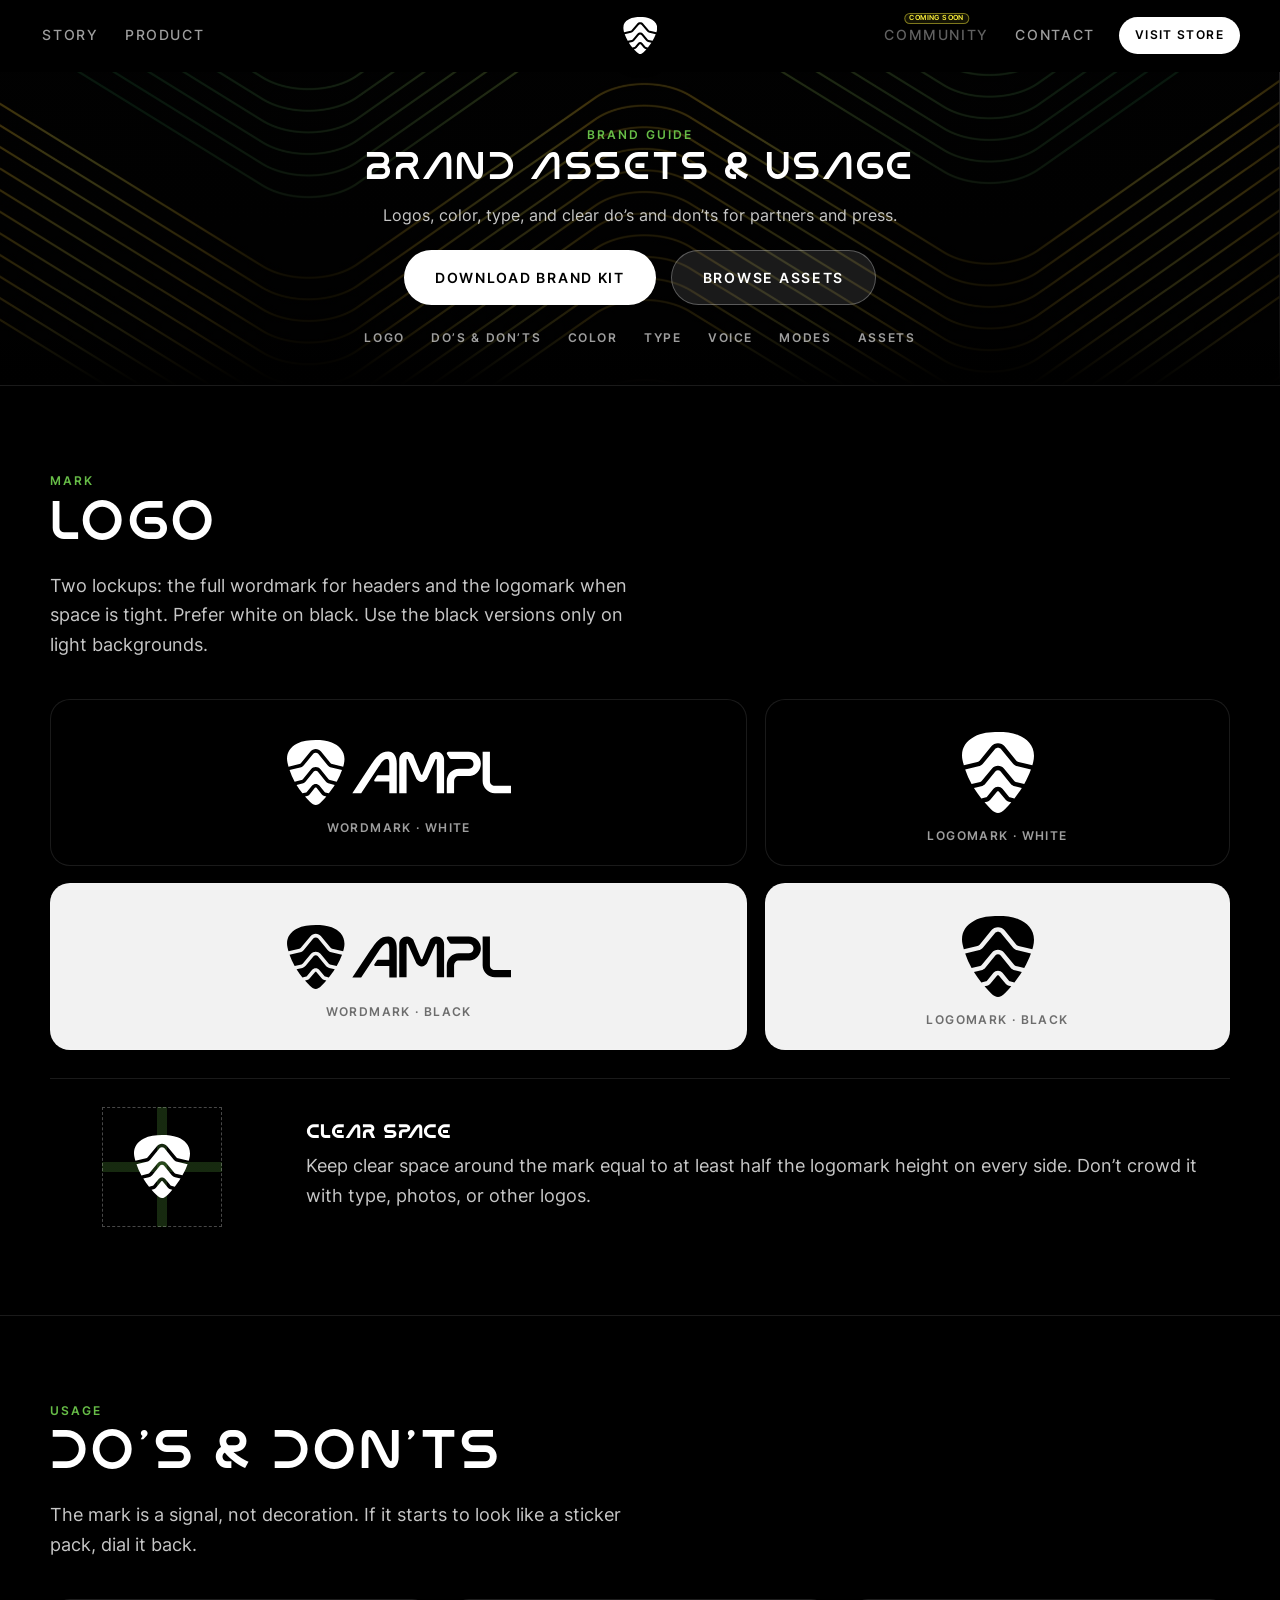
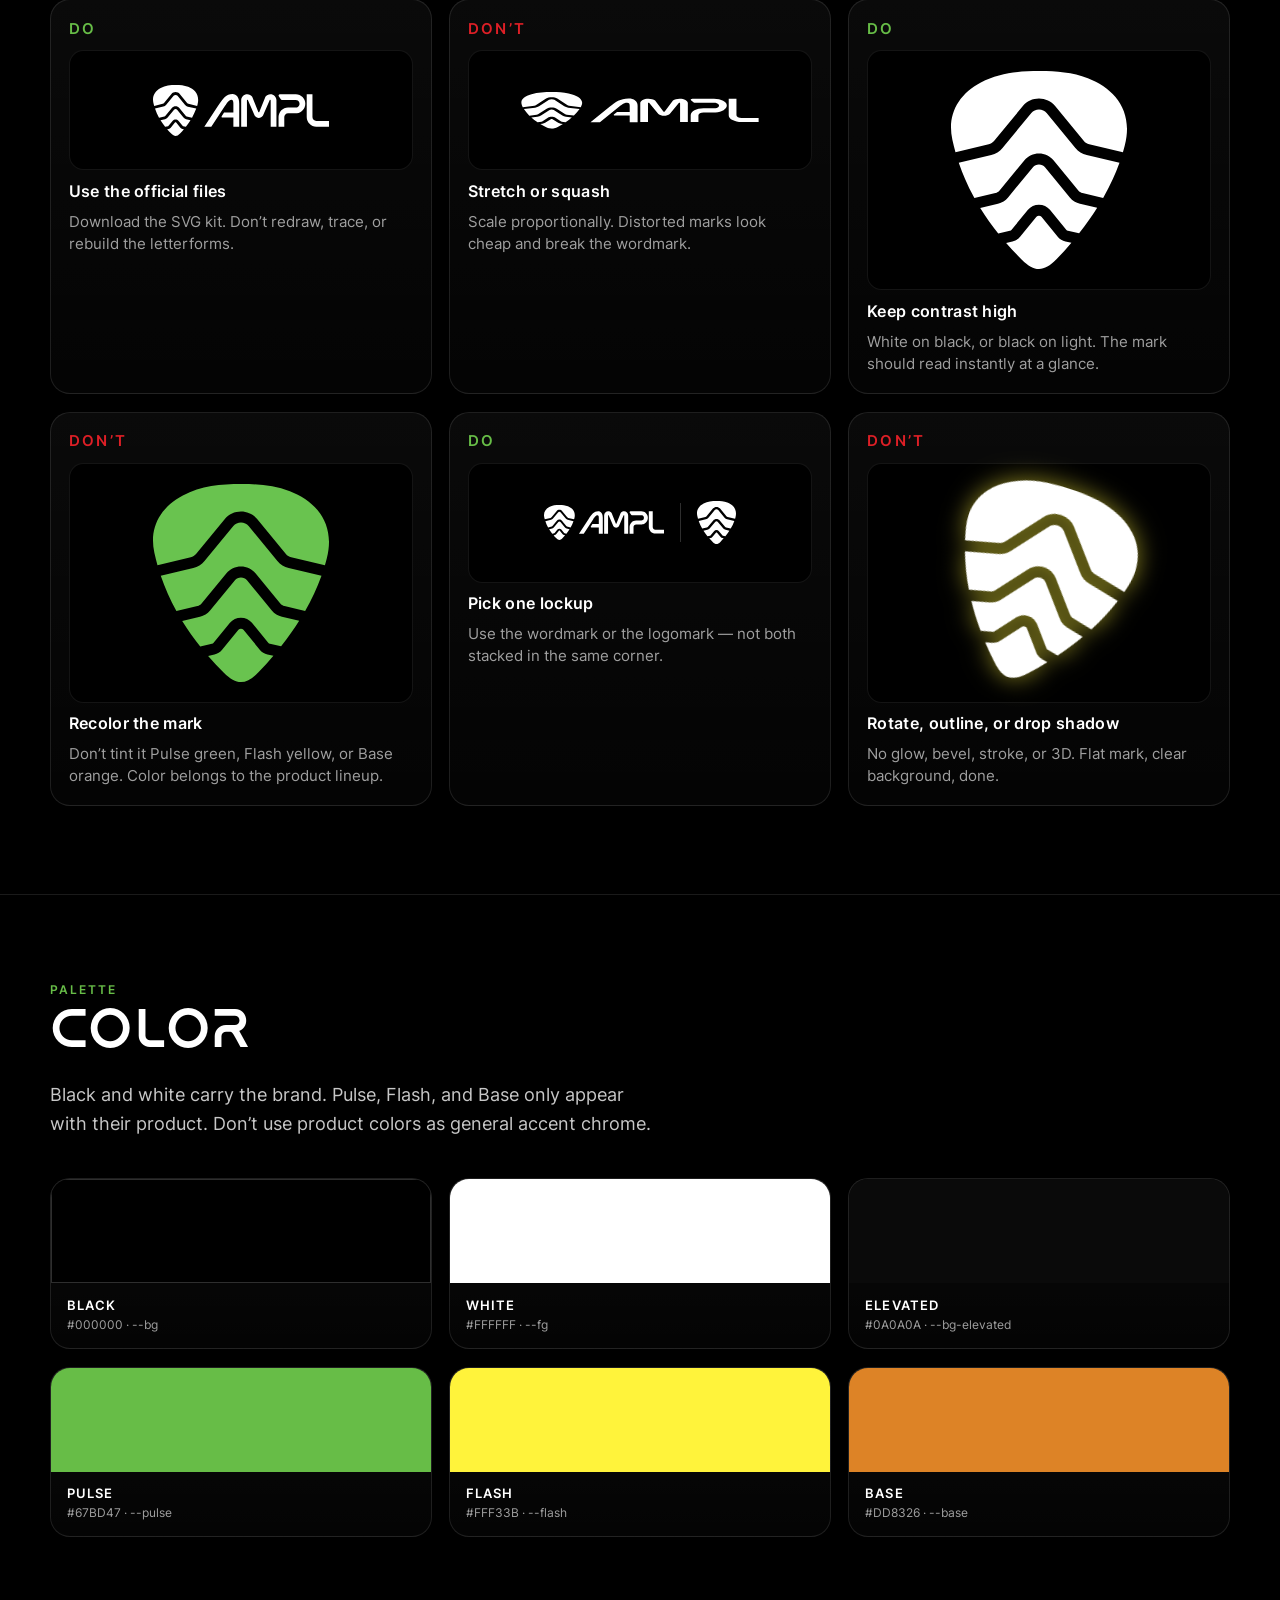
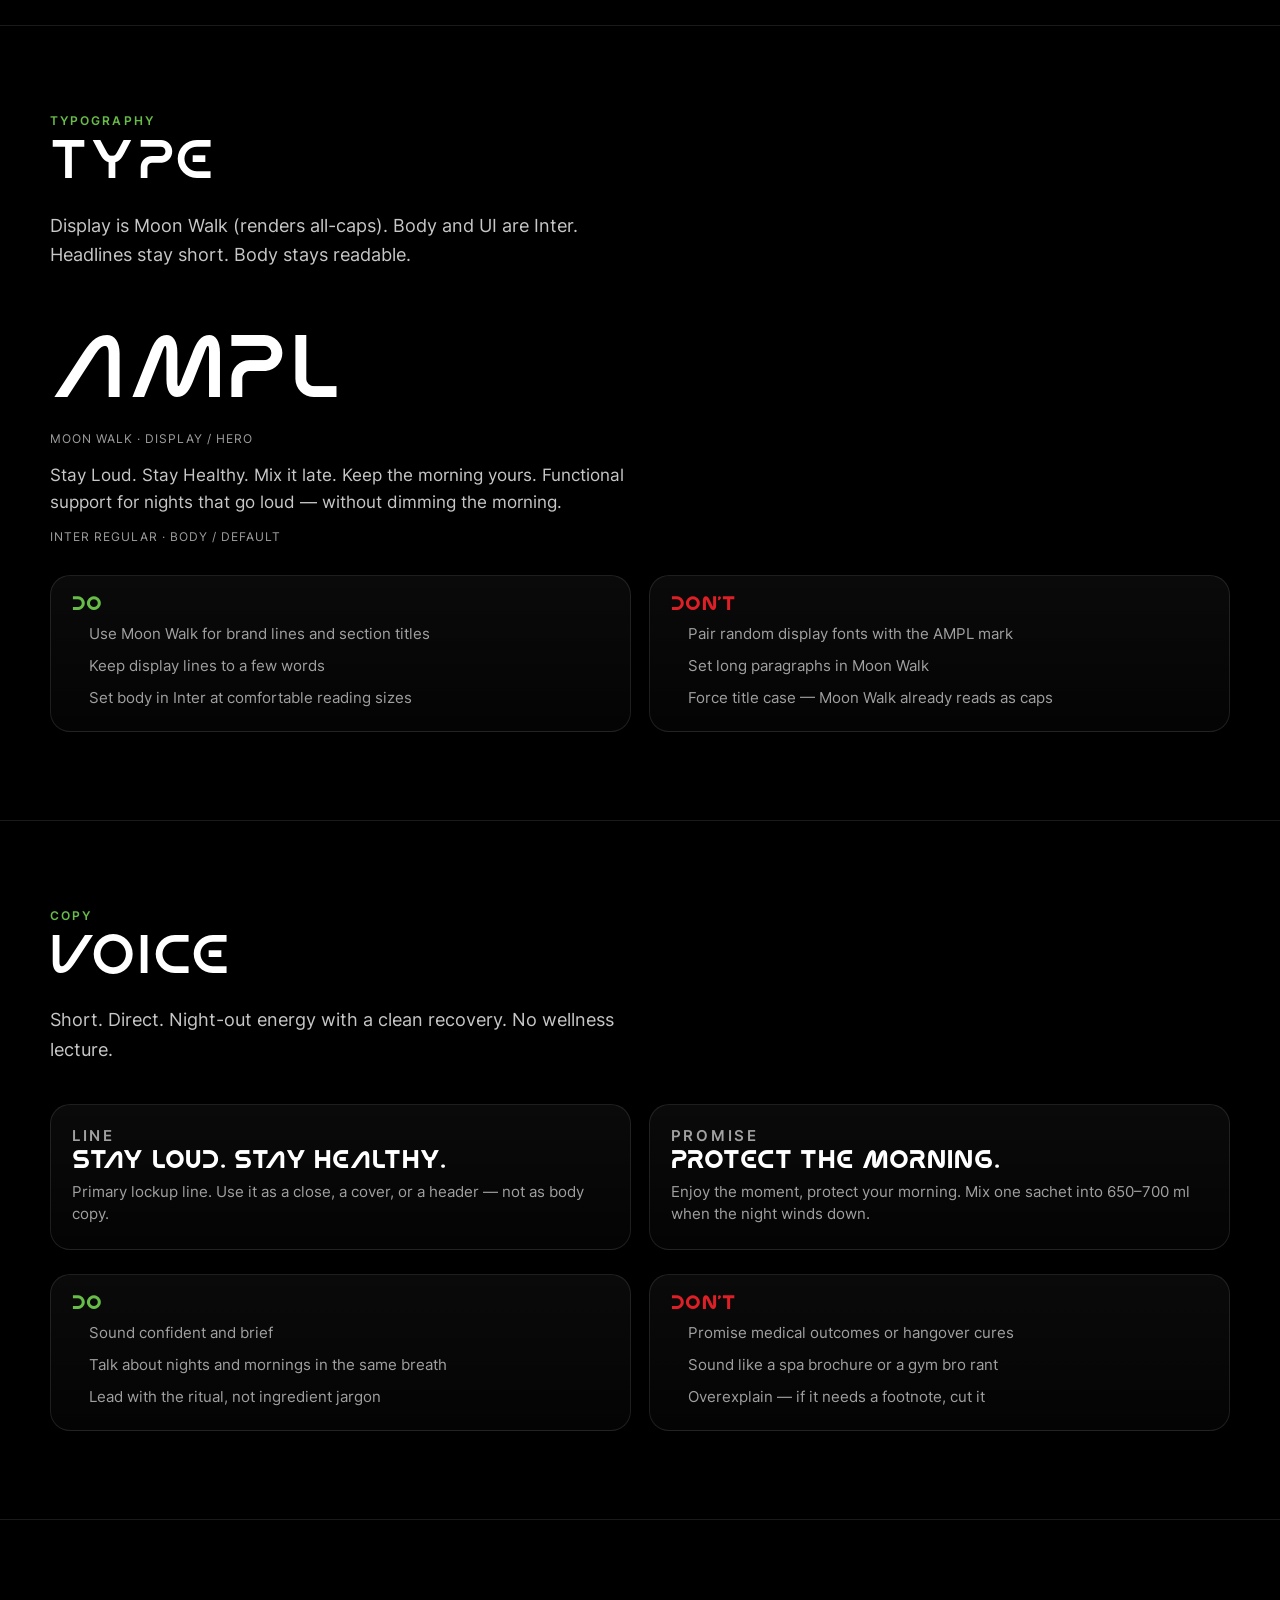
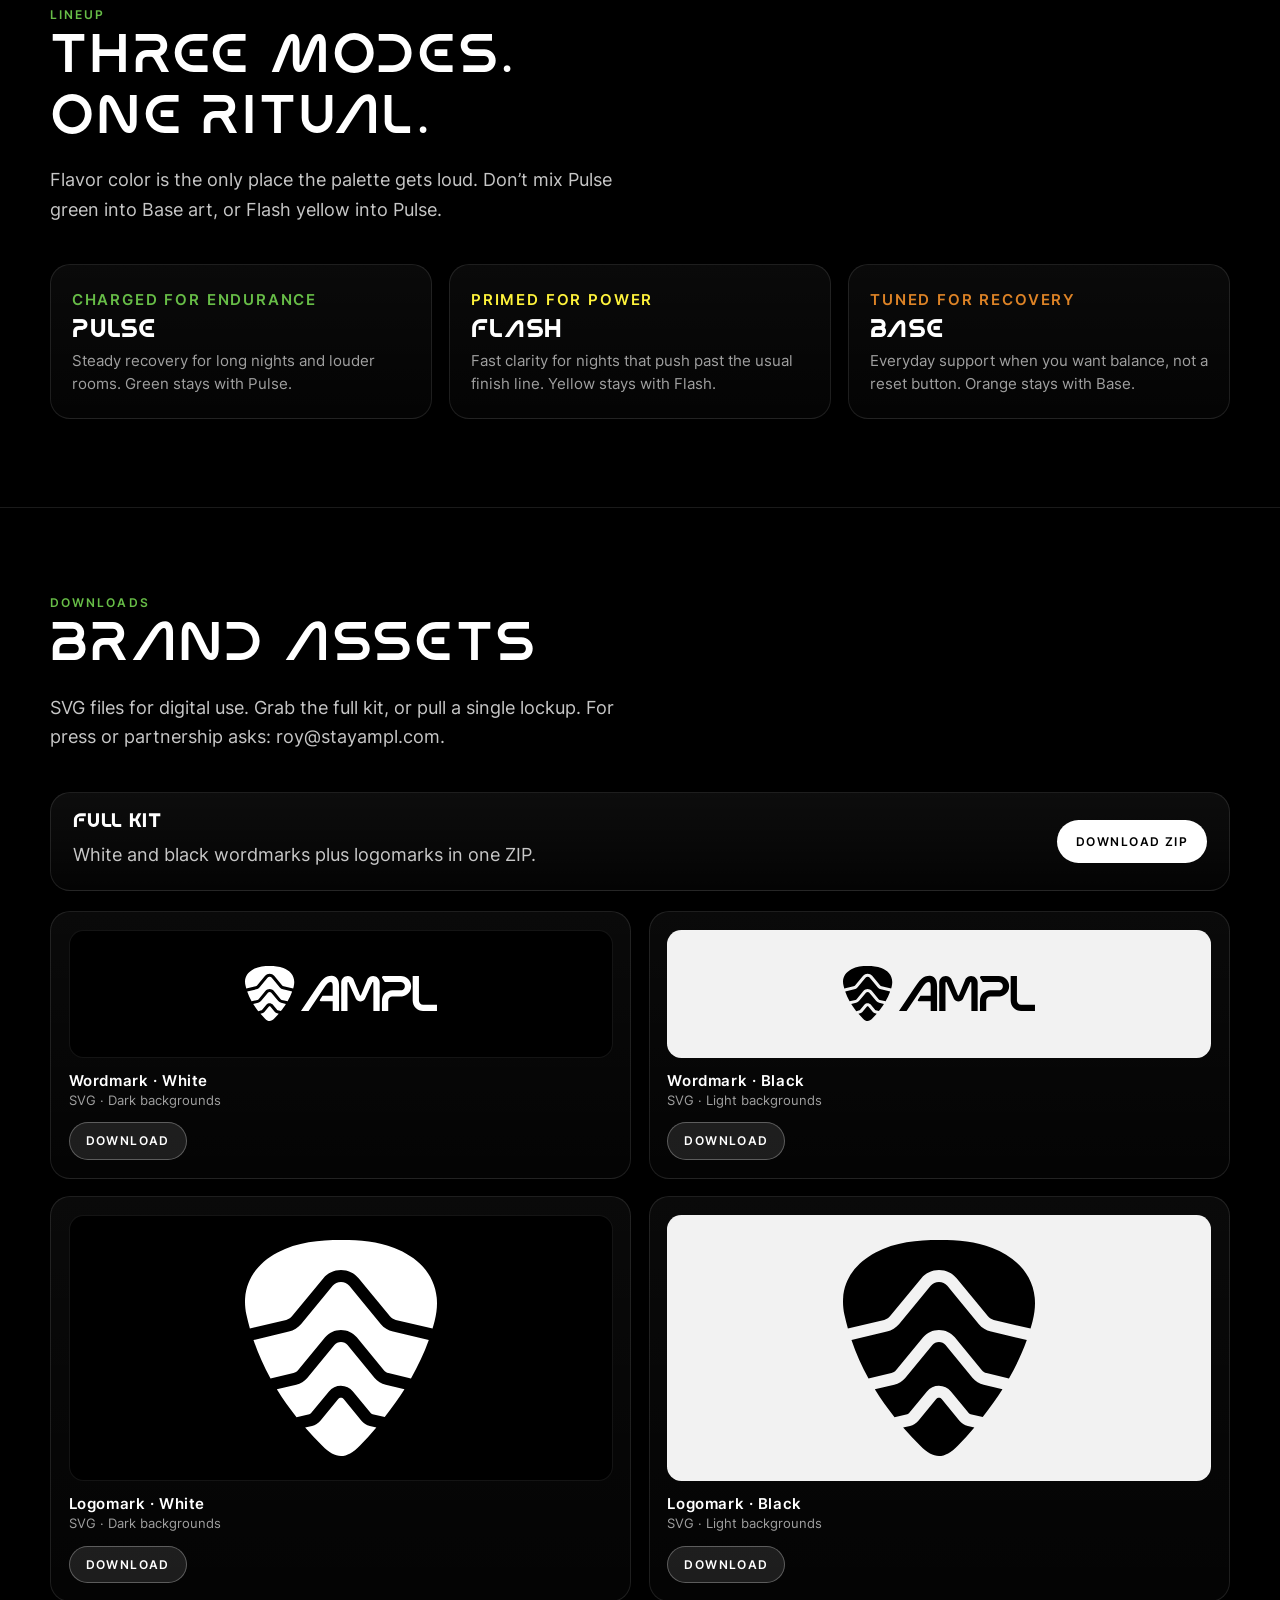
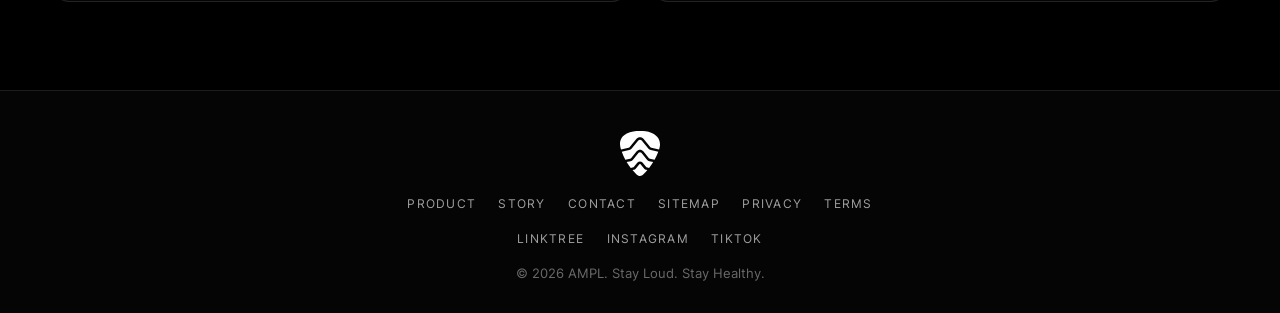
==== brand.html @ e8dca22d "Polish homepage for client review: brand guide, flip protocol cards, and festival section background" ====
<!DOCTYPE html>
<html lang="en">
  <head>
    <meta charset="UTF-8" />
    <meta name="viewport" content="width=device-width, initial-scale=1" />
    <title>Brand Guide — AMPL</title>
    <meta
      name="description"
      content="AMPL brand guide: download logos, color tokens, type rules, and clear do's and don'ts."
    />
    <link rel="icon" href="images/logomark-white.svg" type="image/svg+xml" />
    <link rel="stylesheet" href="css/style.css?v=brand-hero-center" />
  </head>
  <body>
    <a class="skip-link" href="#main">Skip to content</a>

    <header class="site-header">
      <div class="nav-shell">
        <a class="nav-logo" href="index.html" aria-label="AMPL home">
          <img src="images/logomark-white.svg" alt="AMPL" width="40" height="40" />
        </a>

        <button
          class="nav-toggle"
          type="button"
          aria-expanded="false"
          aria-controls="site-nav"
          aria-label="Open menu"
        >
          <span></span>
          <span></span>
        </button>

        <nav id="site-nav" class="site-nav" aria-label="Primary">
          <div class="nav-group nav-group-left">
            <a class="nav-link" href="index.html#story">Story</a>
            <a class="nav-link" href="product.html">Product</a>
          </div>
          <div class="nav-group nav-group-right">
            <span class="nav-link is-disabled" aria-disabled="true" title="Coming soon">
              <span class="tag-soon">Coming soon</span>
              Community
            </span>
            <a class="nav-link" href="index.html#contact">Contact</a>
            <a class="nav-cta" href="product.html">Visit Store</a>
          </div>
        </nav>
      </div>
    </header>

    <main id="main">
      <section class="page-hero page-hero--compact" aria-labelledby="brand-title">
        <div class="hero-bg" aria-hidden="true"></div>
        <div class="page-hero-inner">
          <p class="eyebrow">Brand guide</p>
          <h1 id="brand-title" class="page-title">Brand assets &amp; usage</h1>
          <p class="section-body">
            Logos, color, type, and clear do’s and don’ts for partners and press.
          </p>
          <div class="hero-actions brand-hero-actions">
            <a class="btn btn-primary" href="downloads/ampl-brand-kit.zip" download>Download brand kit</a>
            <a class="btn btn-ghost" href="#assets">Browse assets</a>
          </div>
          <nav class="brand-jump" aria-label="On this page">
            <a href="#logo">Logo</a>
            <a href="#usage">Do’s &amp; don’ts</a>
            <a href="#color">Color</a>
            <a href="#type">Type</a>
            <a href="#voice">Voice</a>
            <a href="#modes">Modes</a>
            <a href="#assets">Assets</a>
          </nav>
        </div>
      </section>

      <section id="logo" class="section story" aria-labelledby="logo-title">
        <div class="section-inner">
          <div class="section-head">
            <p class="eyebrow">Mark</p>
            <h2 id="logo-title" class="section-title">Logo</h2>
            <p class="section-body">
              Two lockups: the full wordmark for headers and the logomark when space is tight.
              Prefer white on black. Use the black versions only on light backgrounds.
            </p>
          </div>
          <div class="brand-lockups">
            <figure class="brand-lockup">
              <img src="images/logo-full-white.svg" alt="AMPL horizontal lockup on black" width="280" height="80" />
              <figcaption>Wordmark · White</figcaption>
            </figure>
            <figure class="brand-lockup mark">
              <img src="images/logomark-white.svg" alt="AMPL logomark on black" width="72" height="72" />
              <figcaption>Logomark · White</figcaption>
            </figure>
            <figure class="brand-lockup is-light">
              <img src="images/brand/logo-full-black.svg" alt="AMPL horizontal lockup on light" width="280" height="80" />
              <figcaption>Wordmark · Black</figcaption>
            </figure>
            <figure class="brand-lockup mark is-light">
              <img src="images/brand/logomark-black.svg" alt="AMPL logomark on light" width="72" height="72" />
              <figcaption>Logomark · Black</figcaption>
            </figure>
          </div>
          <div class="brand-clearspace">
            <div class="brand-clearspace-visual" aria-hidden="true">
              <span class="brand-clearspace-box">
                <img src="images/logomark-white.svg" alt="" width="56" height="56" />
              </span>
            </div>
            <div>
              <h3 class="brand-subhead">Clear space</h3>
              <p class="section-body">
                Keep clear space around the mark equal to at least half the logomark height on every side.
                Don’t crowd it with type, photos, or other logos.
              </p>
            </div>
          </div>
        </div>
      </section>

      <section id="usage" class="section story" aria-labelledby="usage-title">
        <div class="section-inner">
          <div class="section-head">
            <p class="eyebrow">Usage</p>
            <h2 id="usage-title" class="section-title">Do’s &amp; don’ts</h2>
            <p class="section-body">
              The mark is a signal, not decoration. If it starts to look like a sticker pack, dial it back.
            </p>
          </div>
          <div class="usage-grid">
            <article class="usage-card is-do">
              <p class="usage-label">Do</p>
              <div class="usage-preview">
                <img src="images/logo-full-white.svg" alt="" width="200" height="58" />
              </div>
              <h3>Use the official files</h3>
              <p>Download the SVG kit. Don’t redraw, trace, or rebuild the letterforms.</p>
            </article>
            <article class="usage-card is-dont">
              <p class="usage-label">Don’t</p>
              <div class="usage-preview">
                <img class="usage-bad stretch" src="images/logo-full-white.svg" alt="" width="200" height="58" />
              </div>
              <h3>Stretch or squash</h3>
              <p>Scale proportionally. Distorted marks look cheap and break the wordmark.</p>
            </article>
            <article class="usage-card is-do">
              <p class="usage-label">Do</p>
              <div class="usage-preview">
                <img src="images/logomark-white.svg" alt="" width="64" height="64" />
              </div>
              <h3>Keep contrast high</h3>
              <p>White on black, or black on light. The mark should read instantly at a glance.</p>
            </article>
            <article class="usage-card is-dont">
              <p class="usage-label">Don’t</p>
              <div class="usage-preview">
                <img class="usage-bad recolor" src="images/logomark-white.svg" alt="" width="64" height="64" />
              </div>
              <h3>Recolor the mark</h3>
              <p>Don’t tint it Pulse green, Flash yellow, or Base orange. Color belongs to the product lineup.</p>
            </article>
            <article class="usage-card is-do">
              <p class="usage-label">Do</p>
              <div class="usage-preview usage-preview-pair">
                <img src="images/logo-full-white.svg" alt="" width="140" height="40" />
                <span class="usage-divider" aria-hidden="true"></span>
                <img src="images/logomark-white.svg" alt="" width="40" height="40" />
              </div>
              <h3>Pick one lockup</h3>
              <p>Use the wordmark or the logomark — not both stacked in the same corner.</p>
            </article>
            <article class="usage-card is-dont">
              <p class="usage-label">Don’t</p>
              <div class="usage-preview">
                <img class="usage-bad rotate" src="images/logomark-white.svg" alt="" width="64" height="64" />
              </div>
              <h3>Rotate, outline, or drop shadow</h3>
              <p>No glow, bevel, stroke, or 3D. Flat mark, clear background, done.</p>
            </article>
          </div>
        </div>
      </section>

      <section id="color" class="section story" aria-labelledby="color-title">
        <div class="section-inner">
          <div class="section-head">
            <p class="eyebrow">Palette</p>
            <h2 id="color-title" class="section-title">Color</h2>
            <p class="section-body">
              Black and white carry the brand. Pulse, Flash, and Base only appear with their product.
              Don’t use product colors as general accent chrome.
            </p>
          </div>
          <div class="brand-grid">
            <figure class="swatch">
              <div class="swatch-chip stroke" style="background: var(--bg)"></div>
              <figcaption>
                <strong>Black</strong>
                <code>#000000 · --bg</code>
              </figcaption>
            </figure>
            <figure class="swatch">
              <div class="swatch-chip" style="background: var(--fg)"></div>
              <figcaption>
                <strong>White</strong>
                <code>#FFFFFF · --fg</code>
              </figcaption>
            </figure>
            <figure class="swatch">
              <div class="swatch-chip" style="background: var(--bg-elevated)"></div>
              <figcaption>
                <strong>Elevated</strong>
                <code>#0A0A0A · --bg-elevated</code>
              </figcaption>
            </figure>
            <figure class="swatch">
              <div class="swatch-chip" style="background: var(--pulse)"></div>
              <figcaption>
                <strong>Pulse</strong>
                <code>#67BD47 · --pulse</code>
              </figcaption>
            </figure>
            <figure class="swatch">
              <div class="swatch-chip" style="background: var(--flash)"></div>
              <figcaption>
                <strong>Flash</strong>
                <code>#FFF33B · --flash</code>
              </figcaption>
            </figure>
            <figure class="swatch">
              <div class="swatch-chip" style="background: var(--base)"></div>
              <figcaption>
                <strong>Base</strong>
                <code>#DD8326 · --base</code>
              </figcaption>
            </figure>
          </div>
        </div>
      </section>

      <section id="type" class="section story" aria-labelledby="type-title">
        <div class="section-inner">
          <div class="section-head">
            <p class="eyebrow">Typography</p>
            <h2 id="type-title" class="section-title">Type</h2>
            <p class="section-body">
              Display is Moon Walk (renders all-caps). Body and UI are Inter.
              Headlines stay short. Body stays readable.
            </p>
          </div>
          <div class="type-specimen">
            <p class="display">AMPL</p>
            <p class="type-meta">Moon Walk · Display / Hero</p>
            <p class="body">
              Stay Loud. Stay Healthy. Mix it late. Keep the morning yours. Functional support for nights that go loud — without dimming the morning.
            </p>
            <p class="type-meta">Inter Regular · Body / Default</p>
          </div>
          <div class="usage-split">
            <article class="usage-list is-do">
              <h3 class="brand-subhead">Do</h3>
              <ul>
                <li>Use Moon Walk for brand lines and section titles</li>
                <li>Keep display lines to a few words</li>
                <li>Set body in Inter at comfortable reading sizes</li>
              </ul>
            </article>
            <article class="usage-list is-dont">
              <h3 class="brand-subhead">Don’t</h3>
              <ul>
                <li>Pair random display fonts with the AMPL mark</li>
                <li>Set long paragraphs in Moon Walk</li>
                <li>Force title case — Moon Walk already reads as caps</li>
              </ul>
            </article>
          </div>
        </div>
      </section>

      <section id="voice" class="section story" aria-labelledby="voice-title">
        <div class="section-inner">
          <div class="section-head">
            <p class="eyebrow">Copy</p>
            <h2 id="voice-title" class="section-title">Voice</h2>
            <p class="section-body">Short. Direct. Night-out energy with a clean recovery. No wellness lecture.</p>
          </div>
          <div class="brand-grid two">
            <article class="brand-card">
              <p class="eyebrow">Line</p>
              <h3>Stay Loud. Stay Healthy.</h3>
              <p>Primary lockup line. Use it as a close, a cover, or a header — not as body copy.</p>
            </article>
            <article class="brand-card">
              <p class="eyebrow">Promise</p>
              <h3>Protect the morning.</h3>
              <p>Enjoy the moment, protect your morning. Mix one sachet into 650–700 ml when the night winds down.</p>
            </article>
          </div>
          <div class="usage-split">
            <article class="usage-list is-do">
              <h3 class="brand-subhead">Do</h3>
              <ul>
                <li>Sound confident and brief</li>
                <li>Talk about nights and mornings in the same breath</li>
                <li>Lead with the ritual, not ingredient jargon</li>
              </ul>
            </article>
            <article class="usage-list is-dont">
              <h3 class="brand-subhead">Don’t</h3>
              <ul>
                <li>Promise medical outcomes or hangover cures</li>
                <li>Sound like a spa brochure or a gym bro rant</li>
                <li>Overexplain — if it needs a footnote, cut it</li>
              </ul>
            </article>
          </div>
        </div>
      </section>

      <section id="modes" class="section story" aria-labelledby="modes-title">
        <div class="section-inner">
          <div class="section-head">
            <p class="eyebrow">Lineup</p>
            <h2 id="modes-title" class="section-title">Three modes. One ritual.</h2>
            <p class="section-body">
              Flavor color is the only place the palette gets loud. Don’t mix Pulse green into Base art, or Flash yellow into Pulse.
            </p>
          </div>
          <div class="brand-grid">
            <article class="brand-card">
              <p class="product-flavor" style="color: var(--pulse)">Charged for Endurance</p>
              <h3>Pulse</h3>
              <p>Steady recovery for long nights and louder rooms. Green stays with Pulse.</p>
            </article>
            <article class="brand-card">
              <p class="product-flavor" style="color: var(--flash)">Primed for Power</p>
              <h3>Flash</h3>
              <p>Fast clarity for nights that push past the usual finish line. Yellow stays with Flash.</p>
            </article>
            <article class="brand-card">
              <p class="product-flavor" style="color: var(--base)">Tuned for Recovery</p>
              <h3>Base</h3>
              <p>Everyday support when you want balance, not a reset button. Orange stays with Base.</p>
            </article>
          </div>
        </div>
      </section>

      <section id="assets" class="section story" aria-labelledby="assets-title">
        <div class="section-inner">
          <div class="section-head">
            <p class="eyebrow">Downloads</p>
            <h2 id="assets-title" class="section-title">Brand assets</h2>
            <p class="section-body">
              SVG files for digital use. Grab the full kit, or pull a single lockup.
              For press or partnership asks: <a href="mailto:roy@stayampl.com">roy@stayampl.com</a>.
            </p>
          </div>
          <div class="asset-kit">
            <div>
              <h3 class="brand-subhead">Full kit</h3>
              <p class="section-body">
                White and black wordmarks plus logomarks in one ZIP.
              </p>
            </div>
            <a class="btn btn-primary" href="downloads/ampl-brand-kit.zip" download>Download ZIP</a>
          </div>
          <ul class="asset-grid">
            <li class="asset-card">
              <div class="asset-preview">
                <img src="images/brand/logo-full-white.svg" alt="" width="200" height="58" />
              </div>
              <div class="asset-meta">
                <strong>Wordmark · White</strong>
                <span>SVG · Dark backgrounds</span>
              </div>
              <a class="btn btn-ghost asset-dl" href="images/brand/logo-full-white.svg" download>Download</a>
            </li>
            <li class="asset-card">
              <div class="asset-preview is-light">
                <img src="images/brand/logo-full-black.svg" alt="" width="200" height="58" />
              </div>
              <div class="asset-meta">
                <strong>Wordmark · Black</strong>
                <span>SVG · Light backgrounds</span>
              </div>
              <a class="btn btn-ghost asset-dl" href="images/brand/logo-full-black.svg" download>Download</a>
            </li>
            <li class="asset-card">
              <div class="asset-preview">
                <img src="images/brand/logomark-white.svg" alt="" width="56" height="56" />
              </div>
              <div class="asset-meta">
                <strong>Logomark · White</strong>
                <span>SVG · Dark backgrounds</span>
              </div>
              <a class="btn btn-ghost asset-dl" href="images/brand/logomark-white.svg" download>Download</a>
            </li>
            <li class="asset-card">
              <div class="asset-preview is-light">
                <img src="images/brand/logomark-black.svg" alt="" width="56" height="56" />
              </div>
              <div class="asset-meta">
                <strong>Logomark · Black</strong>
                <span>SVG · Light backgrounds</span>
              </div>
              <a class="btn btn-ghost asset-dl" href="images/brand/logomark-black.svg" download>Download</a>
            </li>
          </ul>
        </div>
      </section>
    </main>

    <footer class="site-footer">
      <div class="footer-inner">
        <a class="footer-logo" href="index.html" aria-label="AMPL home">
          <img src="images/logomark-white.svg" alt="AMPL" width="40" height="45" />
        </a>
        <nav class="footer-nav" aria-label="Footer">
          <a href="product.html">Product</a>
          <a href="index.html#story">Story</a>
          <a href="index.html#contact">Contact</a>
          <a href="sitemap.html">Sitemap</a>
          <a href="legal.html#privacy">Privacy</a>
          <a href="legal.html#terms">Terms</a>
        </nav>
        <nav class="footer-social" aria-label="Social">
          <a href="https://linktr.ee/stayampl" target="_blank" rel="noopener noreferrer">Linktree</a>
          <a href="https://www.instagram.com/stayampl" target="_blank" rel="noopener noreferrer">Instagram</a>
          <a href="https://www.tiktok.com/@stayampl" target="_blank" rel="noopener noreferrer">TikTok</a>
        </nav>
        <p class="footer-copy">&copy; <span data-year></span> AMPL. Stay Loud. Stay Healthy.</p>
      </div>
    </footer>

    <script src="js/main.js?v=brand-guide" defer></script>
  </body>
</html>
---- css/style.css ----
@font-face {
  font-family: "Moon Walk";
  src: url("../fonts/MoonWalk.otf") format("opentype");
  font-weight: 400;
  font-style: normal;
  font-display: swap;
}

@font-face {
  font-family: "Inter";
  src: url("../fonts/Inter-Regular.ttf") format("truetype");
  font-weight: 400;
  font-style: normal;
  font-display: swap;
}

@font-face {
  font-family: "Inter";
  src: url("../fonts/Inter-Medium.ttf") format("truetype");
  font-weight: 500;
  font-style: normal;
  font-display: swap;
}

@font-face {
  font-family: "Inter";
  src: url("../fonts/Inter-SemiBold.ttf") format("truetype");
  font-weight: 600;
  font-style: normal;
  font-display: swap;
}

:root {
  --bg: #000000;
  --bg-elevated: #0a0a0a;
  --fg: #ffffff;
  --fg-muted: rgba(255, 255, 255, 0.62);
  --fg-soft: rgba(255, 255, 255, 0.78);
  --line: rgba(255, 255, 255, 0.1);
  --green-deep: #00674f;
  --green: #67bd47;
  --yellow-deep: #b59410;
  --yellow: #fff33b;
  --red: #dd1f26;
  --orange: #dd8326;
  --pulse: #67bd47;
  --flash: #fff33b;
  --base: #dd8326;
  --font-display: "Moon Walk", "Arial Narrow", sans-serif;
  --font-body: "Inter", system-ui, sans-serif;
  --header-h: 4.5rem;
  --radius: 1.25rem;
  --shadow: 0 18px 48px rgba(0, 0, 0, 0.45);
}

*,
*::before,
*::after {
  box-sizing: border-box;
  margin: 0;
  padding: 0;
}

html {
  scroll-behavior: smooth;
  color-scheme: dark;
}

html,
body {
  max-width: 100vw;
  overflow-x: hidden;
}

body {
  min-height: 100%;
  color: var(--fg);
  background: var(--bg);
  font-family: var(--font-body);
  -webkit-font-smoothing: antialiased;
  -moz-osx-font-smoothing: grayscale;
}

body.nav-open {
  overflow: hidden;
}

.cursor-spotlight {
  position: fixed;
  inset: 0;
  z-index: 40;
  pointer-events: none;
  opacity: 0;
  background: radial-gradient(
    520px circle at var(--spot-x, 50%) var(--spot-y, 50%),
    rgba(255, 255, 255, 0.07),
    rgba(255, 255, 255, 0.025) 35%,
    transparent 70%
  );
  mix-blend-mode: screen;
  transition: opacity 0.4s ease;
}

.cursor-spotlight.is-on {
  opacity: 1;
}

body.nav-open::after {
  content: "";
  position: fixed;
  inset: 0;
  z-index: 45;
  background: rgba(0, 0, 0, 0.45);
}

img {
  display: block;
  max-width: 100%;
  height: auto;
}

a {
  color: inherit;
  text-decoration: none;
}

ul,
ol {
  list-style: none;
}

button {
  font: inherit;
  color: inherit;
  background: none;
  border: 0;
  cursor: pointer;
}

.skip-link {
  position: absolute;
  left: 1rem;
  top: -4rem;
  z-index: 100;
  padding: 0.7rem 1rem;
  background: var(--fg);
  color: var(--bg);
  font-size: 0.85rem;
  font-weight: 600;
}

.skip-link:focus {
  top: 1rem;
}

.visually-hidden {
  position: absolute;
  width: 1px;
  height: 1px;
  overflow: hidden;
  clip-path: inset(50%);
  white-space: nowrap;
}

.site-header {
  position: sticky;
  top: 0;
  z-index: 50;
  height: var(--header-h);
  border-bottom: 1px solid transparent;
  transition: border-color 0.25s ease;
}

.site-header::before {
  content: "";
  position: absolute;
  inset: 0;
  z-index: -1;
  pointer-events: none;
  background: rgba(0, 0, 0, 0.35);
  backdrop-filter: blur(16px);
  -webkit-backdrop-filter: blur(16px);
  transition: background 0.25s ease;
}

.site-header.is-scrolled {
  border-bottom-color: var(--line);
}

.site-header.is-scrolled::before {
  background: rgba(0, 0, 0, 0.82);
}

.nav-shell {
  position: relative;
  display: flex;
  align-items: center;
  justify-content: space-between;
  gap: 1rem;
  width: 100%;
  height: 100%;
  padding-inline: 2.5rem;
}

.nav-logo {
  position: absolute;
  top: 50%;
  left: 50%;
  z-index: 1;
  transform: translate(-50%, -50%);
}

.nav-logo img {
  width: 2.1rem;
  height: auto;
  filter: drop-shadow(0 2px 12px rgba(0, 0, 0, 0.4));
}

.nav-toggle {
  display: none;
  width: 2.5rem;
  height: 2.5rem;
  position: relative;
  z-index: 60;
}

.nav-toggle span {
  display: block;
  width: 1.25rem;
  height: 1.5px;
  margin: 0.28rem auto;
  background: var(--fg);
  transition: transform 0.25s ease, opacity 0.2s ease;
}

.nav-toggle[aria-expanded="true"] span:first-child {
  transform: translateY(5px) rotate(45deg);
}

.nav-toggle[aria-expanded="true"] span:last-child {
  transform: translateY(-5px) rotate(-45deg);
}

.site-nav {
  display: flex;
  align-items: center;
  justify-content: space-between;
  width: 100%;
}

.nav-group {
  display: flex;
  align-items: center;
  gap: 0.35rem 1.35rem;
}

.nav-link {
  display: inline-flex;
  align-items: center;
  gap: 0.45rem;
  padding: 0.45rem 0.15rem;
  font-size: 0.85rem;
  font-weight: 500;
  letter-spacing: 0.12em;
  text-transform: uppercase;
  color: var(--fg-muted);
  transition: color 0.2s ease;
}

.nav-link.is-active,
.nav-link:hover {
  color: var(--fg);
}

.nav-link.is-disabled {
  color: rgba(255, 255, 255, 0.38);
  cursor: not-allowed;
  pointer-events: none;
  user-select: none;
}

.tag-soon {
  display: inline-flex;
  align-items: center;
  padding: 0.18rem 0.42rem;
  border: 1px solid rgba(255, 243, 59, 0.45);
  border-radius: 999px;
  background: rgba(255, 243, 59, 0.08);
  color: var(--yellow);
  font-size: 0.58rem;
  font-weight: 600;
  letter-spacing: 0.08em;
  text-transform: uppercase;
  white-space: nowrap;
}

.site-nav .nav-link.is-disabled {
  position: relative;
}

.site-nav .tag-soon {
  position: absolute;
  left: 50%;
  bottom: calc(100% - 0.2rem);
  transform: translateX(-50%);
  padding: 0.06rem 0.28rem;
  font-size: 0.42rem;
  letter-spacing: 0.06em;
  line-height: 1;
}

.nav-cta,
.btn {
  display: inline-flex;
  align-items: center;
  justify-content: center;
  min-height: 2.7rem;
  padding: 0.7rem 1.2rem;
  border-radius: 999px;
  font-size: 0.75rem;
  font-weight: 600;
  letter-spacing: 0.12em;
  text-transform: uppercase;
  transition: transform 0.2s ease, background 0.2s ease, color 0.2s ease, border-color 0.2s ease;
}

.nav-cta,
.btn-primary {
  background: var(--fg);
  color: var(--bg);
}

.nav-cta {
  min-height: 2.3rem;
  padding: 0.52rem 1rem;
  font-size: 0.72rem;
}

.btn-ghost {
  border: 1px solid rgba(255, 255, 255, 0.28);
  color: var(--fg);
  background: rgba(255, 255, 255, 0.1);
}

@media (hover: hover) and (pointer: fine) {
  .nav-cta:hover,
  .btn-primary:hover {
    background: linear-gradient(180deg, #f4f4f4 0%, #cfcfcf 100%);
    color: var(--bg);
    transform: translateY(-1px);
  }

  .btn-ghost:hover {
    border-color: rgba(255, 255, 255, 0.55);
    background: rgba(255, 255, 255, 0.16);
    transform: translateY(-1px);
  }
}

.hero,
.page-hero {
  position: relative;
  isolation: isolate;
  overflow: hidden;
}

.hero-bg {
  position: absolute;
  inset: 0;
  z-index: -1;
  pointer-events: none;
}

.hero-bg::before {
  content: "";
  position: absolute;
  inset: 0;
  background-image: url("../images/bg-waves.jpg");
  background-size: cover;
  background-position: center;
  opacity: 0.38;
}

.hero-bg::after {
  content: "";
  position: absolute;
  inset: 0;
  background:
    radial-gradient(ellipse 55% 50% at 50% 48%, rgba(0, 0, 0, 0.12) 0%, transparent 70%),
    linear-gradient(180deg, rgba(0, 0, 0, 0.28) 0%, rgba(0, 0, 0, 0.62) 78%, #000 100%);
}

.hero {
  display: flex;
  align-items: stretch;
  width: 100%;
  min-height: 100svh;
  margin-top: calc(-1 * var(--header-h));
  padding: 0;
}

.hero-inner {
  display: flex;
  align-items: flex-end;
  justify-content: center;
  flex: 1;
  width: 100%;
  min-height: 100svh;
  padding: calc(var(--header-h) + 1.5rem) 1.25rem 7.25rem;
  position: relative;
  z-index: 1;
}

.hero {
  position: relative;
}

.hero-marquee {
  position: absolute;
  left: 0;
  right: 0;
  bottom: 0;
  z-index: 2;
  overflow: hidden;
  padding-block: 0.95rem;
  border-top: 1px solid var(--line);
  background: rgba(0, 0, 0, 0.45);
  -webkit-mask-image: linear-gradient(90deg, transparent, #000 8%, #000 92%, transparent);
  mask-image: linear-gradient(90deg, transparent, #000 8%, #000 92%, transparent);
}

.hero-marquee-track {
  display: flex;
  width: max-content;
  animation: hero-marquee 36s linear infinite;
}

.hero-marquee-group {
  display: flex;
  align-items: center;
  flex-shrink: 0;
}

.hero-marquee-group span {
  padding-inline: 1.1rem;
  color: var(--fg-soft);
  font-size: 0.74rem;
  font-weight: 500;
  letter-spacing: 0.16em;
  text-transform: uppercase;
  white-space: nowrap;
}

.hero-marquee-group .hero-marquee-dot {
  padding-inline: 0.2rem;
  color: var(--fg-muted);
}

@keyframes hero-marquee {
  to {
    transform: translateX(-50%);
  }
}

.hero-content {
  max-width: none;
}

.hero-actions {
  display: flex;
  flex-wrap: wrap;
  justify-content: center;
  gap: 0.9rem;
  animation: hero-fade 0.85s ease 0.48s both;
}

.hero-actions .btn {
  min-height: 3.45rem;
  padding: 0.95rem 1.95rem;
  font-size: 0.9rem;
}

.hero-type {
  position: absolute;
  inset: 0;
  z-index: 0;
  margin: 0;
  pointer-events: none;
  font-family: var(--font-display);
  font-weight: 400;
  color: rgba(255, 255, 255, 0.94);
}

.hero-type-tl,
.hero-type-br {
  position: absolute;
  display: flex;
  flex-direction: column;
  /* Cap at the 1440 composition so larger screens don't blow the type out */
  font-size: clamp(3.4rem, 8.2vw, 7.4rem);
  letter-spacing: -0.045em;
  line-height: 0.82;
}

.hero-type-tl span,
.hero-type-br span {
  display: block;
  white-space: nowrap;
}

.hero-type-tl {
  top: calc(var(--header-h) + 1.15rem);
  /* Same inset as ≤1440; on wider screens keep that 1440 frame centered */
  left: max(clamp(1.15rem, 4vw, 3.75rem), calc(50% - 720px + 3.6rem));
  align-items: flex-start;
  text-align: left;
  animation: hero-fade 0.95s ease both;
}

.hero-type-br {
  right: max(clamp(1.15rem, 4vw, 3.75rem), calc(50% - 720px + 3.6rem));
  bottom: 13.75rem;
  align-items: flex-end;
  text-align: right;
  animation: hero-fade 0.95s ease 0.28s both;
}

.hero-sachet-stack {
  display: grid;
  place-items: center;
  animation:
    hero-kv-in 1.1s ease 0.12s both,
    hero-kv-float 4.8s ease-in-out 1.22s infinite;
}

.hero-sachet {
  grid-area: 1 / 1;
  width: auto;
  height: min(72vh, 38rem);
  transform: rotate(30deg);
  transform-origin: center center;
  filter: drop-shadow(0 28px 50px rgba(0, 0, 0, 0.65));
  opacity: 0;
  z-index: 0;
  transition: opacity 0.38s ease;
}

.hero-sachet.is-active {
  opacity: 1;
  z-index: 1;
}

@keyframes hero-fade {
  from {
    opacity: 0;
    transform: translateY(0.7rem);
  }
  to {
    opacity: 1;
    transform: none;
  }
}

@keyframes hero-kv-in {
  from {
    opacity: 0;
    transform: translateY(0.9rem);
  }
  to {
    opacity: 1;
    transform: none;
  }
}

@keyframes hero-kv-float {
  0%,
  100% {
    transform: translateY(0.55rem);
  }
  50% {
    transform: translateY(-0.55rem);
  }
}

.hero-visual {
  position: absolute;
  inset: 0;
  z-index: 1;
  display: grid;
  place-items: center;
  pointer-events: none;
}

.hero-mark {
  width: 3.25rem;
  height: auto;
  margin-bottom: 1.25rem;
  filter: drop-shadow(0 8px 24px rgba(0, 0, 0, 0.4));
}

.hero-title,
.page-title,
.section-title {
  font-family: var(--font-display);
  font-weight: 400;
  letter-spacing: 0.06em;
  text-transform: uppercase;
  line-height: 1.12;
}

.hero-title {
  font-size: clamp(4rem, 10vw, 7.5rem);
  margin-bottom: 1rem;
}

.hero-sub,
.section-body {
  color: var(--fg-soft);
  font-size: clamp(1rem, 1.6vw, 1.15rem);
  line-height: 1.6;
}

.page-hero {
  padding: 5.5rem 0 3.5rem;
}

.page-hero-inner,
.section-inner {
  width: min(1180px, calc(100% - 2.5rem));
  margin-inline: auto;
}

.page-hero-inner {
  max-width: 44rem;
}

.page-title {
  font-size: clamp(2.4rem, 6vw, 4.4rem);
  margin: 0.4rem 0 1rem;
}

.section {
  padding: 5.5rem 0;
}

.section-inner.narrow {
  max-width: 42rem;
  text-align: center;
}

.section-inner.legal {
  max-width: 42rem;
}

.legal-copy {
  color: var(--fg-soft);
  font-size: 1.02rem;
  line-height: 1.7;
}

.legal-copy p + p,
.legal-copy ul {
  margin-top: 0.95rem;
}

.legal-copy ul {
  padding-left: 1.2rem;
}

.legal-copy li {
  list-style: disc;
  margin-top: 0.35rem;
  color: var(--fg-muted);
}

.legal-copy a {
  text-decoration: underline;
  text-underline-offset: 0.18em;
}

.legal-copy a:hover {
  color: var(--fg);
}

.section-inner.split {
  display: grid;
  grid-template-columns: 1.15fr 0.85fr;
  gap: 2.5rem;
  align-items: stretch;
}

.section-head {
  max-width: 38rem;
  margin-bottom: 2.5rem;
}

.products .section-head {
  margin-inline: auto;
  text-align: center;
}

.eyebrow,
.variant-label {
  color: var(--green);
  font-size: 0.72rem;
  font-weight: 600;
  letter-spacing: 0.18em;
  text-transform: uppercase;
}

.section-title {
  font-size: clamp(2rem, 5vw, 3.4rem);
  margin: 0.45rem 0 0.9rem;
}

.section-actions {
  display: flex;
  justify-content: center;
  margin-top: 2.5rem;
}

.section.has-photo {
  position: relative;
  isolation: isolate;
  overflow: hidden;
  border-top: 1px solid var(--line);
}

.section.has-photo::before {
  content: "";
  position: absolute;
  inset: 0;
  z-index: -2;
  background-image: var(--section-photo);
  background-size: cover;
  background-position: center;
  transform: scale(1.02);
}

.section.has-photo::after {
  content: "";
  position: absolute;
  inset: 0;
  z-index: -1;
  background: var(
    --section-overlay,
    linear-gradient(180deg, rgba(0, 0, 0, 0.72) 0%, rgba(0, 0, 0, 0.82) 55%, rgba(0, 0, 0, 0.9) 100%)
  );
}

.section.has-photo > .section-inner {
  position: relative;
  z-index: 1;
}

.story {
  --section-photo: url("../images/bg-festival-stage.jpg");
  --section-overlay:
    linear-gradient(105deg, rgba(0, 0, 0, 0.82) 0%, rgba(0, 0, 0, 0.58) 52%, rgba(0, 0, 0, 0.72) 100%),
    linear-gradient(180deg, rgba(0, 0, 0, 0.28), rgba(0, 0, 0, 0.7));
  border-top: 1px solid var(--line);
}

.hero + .story {
  border-top: 0;
}

.story .story-stat {
  background: rgba(10, 10, 10, 0.78);
  backdrop-filter: blur(8px);
}

.story-frame {
  display: grid;
  grid-template-columns: minmax(0, 0.9fr) minmax(0, 1.1fr);
  gap: 2.5rem 4.5rem;
  align-items: start;
}

.story-title {
  margin-top: 1.25rem;
  font-family: var(--font-display);
  font-weight: 400;
  font-size: clamp(2.2rem, 4.2vw, 3.6rem);
  letter-spacing: 0.02em;
  text-transform: uppercase;
  line-height: 1.02;
}

.story-body {
  display: grid;
  gap: 2rem;
}

.story-stat {
  padding: 1.35rem 1.5rem;
  border: 1px solid var(--line);
  border-radius: var(--radius);
  background: var(--bg-elevated);
}

.story-stat-kicker {
  font-size: 0.98rem;
  font-weight: 600;
  line-height: 1.4;
}

.story-stat-grid {
  display: grid;
  grid-template-columns: 1fr 1fr;
  gap: 1.25rem;
  margin-top: 1.1rem;
  padding-top: 1.1rem;
  border-top: 1px solid var(--line);
}

.story-stat-num {
  font-family: var(--font-display);
  font-size: 2rem;
  letter-spacing: 0.02em;
  line-height: 1;
}

.story-stat-label {
  margin-top: 0.4rem;
  color: var(--fg-muted);
  font-size: 0.82rem;
  line-height: 1.4;
}

.story-copy {
  display: grid;
  gap: 1rem;
}

.story-copy p {
  color: var(--fg-soft);
  font-size: 1rem;
  line-height: 1.65;
}

.story-copy .story-lead {
  color: var(--fg);
  font-size: 1.1rem;
  font-weight: 500;
}

.products {
  position: relative;
  isolation: isolate;
  overflow: hidden;
  border-top: 1px solid var(--line);
  background: #050505;
}

.products::before {
  content: "";
  position: absolute;
  inset: 0;
  z-index: -2;
  background-image: url("../images/bg-waves.jpg");
  background-size: cover;
  background-position: center 35%;
  opacity: 0.2;
  filter: saturate(0.75) brightness(0.55);
}

.products::after {
  content: "";
  position: absolute;
  inset: 0;
  z-index: -1;
  pointer-events: none;
  background:
    url("data:image/svg+xml,%3Csvg xmlns='http://www.w3.org/2000/svg' viewBox='0 0 1440 560' preserveAspectRatio='none'%3E%3Cpath fill='none' stroke='%2367bd47' stroke-opacity='0.16' stroke-width='1.2' d='M-40 180c120-70 240-70 360 0s240 70 360 0 240-70 360 0 240 70 360 0 240-70 360 0'/%3E%3Cpath fill='none' stroke='%23fff33b' stroke-opacity='0.08' stroke-width='1' d='M-40 260c120-55 240-55 360 0s240 55 360 0 240-55 360 0 240 55 360 0 240-55 360 0'/%3E%3Cpath fill='none' stroke='%2367bd47' stroke-opacity='0.1' stroke-width='1' d='M-40 340c120-45 240-45 360 0s240 45 360 0 240-45 360 0 240 45 360 0 240-45 360 0'/%3E%3C/svg%3E")
      center 42% / 140% auto no-repeat,
    radial-gradient(ellipse 65% 45% at 50% 18%, rgba(103, 189, 71, 0.07), transparent 62%),
    linear-gradient(180deg, rgba(0, 0, 0, 0.58) 0%, rgba(0, 0, 0, 0.78) 100%);
}

.products > .section-inner {
  position: relative;
  z-index: 1;
}

.product-grid {
  display: grid;
  grid-template-columns: repeat(3, 1fr);
  gap: 1.1rem;
}

.product-tile a {
  display: flex;
  flex-direction: column;
  align-items: center;
  height: 100%;
  padding: 1.1rem 1.1rem 1.4rem;
  border: 1px solid var(--line);
  border-radius: var(--radius);
  background: linear-gradient(180deg, rgba(255, 255, 255, 0.04), rgba(255, 255, 255, 0.015));
  text-align: center;
  transition: transform 0.25s ease, border-color 0.25s ease, background 0.25s ease;
}

.product-tile img {
  width: 100%;
  max-height: 18rem;
  object-fit: contain;
  margin-bottom: 1.1rem;
  filter: drop-shadow(0 16px 28px rgba(0, 0, 0, 0.4));
}

.product-tile h3 {
  font-family: var(--font-display);
  font-size: 1.7rem;
  letter-spacing: 0.08em;
  text-transform: uppercase;
  margin-bottom: 0.45rem;
}

.product-flavor {
  margin: 0.2rem 0 0.55rem;
  color: var(--yellow);
  font-size: 0.78rem;
  font-weight: 600;
  letter-spacing: 0.12em;
  text-transform: uppercase;
}

.product-tile p:last-child {
  color: var(--fg-muted);
  font-size: 0.95rem;
  line-height: 1.5;
}

.product-tile:nth-child(1) .product-flavor { color: var(--base); }
.product-tile:nth-child(2) .product-flavor { color: var(--flash); }
.product-tile:nth-child(3) .product-flavor { color: var(--pulse); }

@media (hover: hover) and (pointer: fine) {
  .product-tile a:hover {
    transform: translateY(-6px);
    border-color: rgba(103, 189, 71, 0.45);
    background: rgba(255, 255, 255, 0.05);
  }
}

.products .section-head {
  max-width: 54rem;
}

.is-pulse {
  --accent: var(--pulse);
}

.is-flash {
  --accent: var(--flash);
}

.is-base {
  --accent: var(--red);
}

.protocol-timeline {
  display: grid;
  grid-template-columns: repeat(3, 1fr);
  gap: 1.1rem;
  margin-bottom: 1.1rem;
}

.protocol-timeline li {
  padding: 1rem 0 0;
  border-top: 2px solid var(--accent);
}

.protocol-when {
  display: inline-flex;
  align-items: center;
  gap: 0.5rem;
  color: var(--fg);
  font-size: 0.72rem;
  font-weight: 600;
  letter-spacing: 0.18em;
  text-transform: uppercase;
}

.protocol-when::before {
  content: "";
  width: 0.5rem;
  height: 0.5rem;
  border-radius: 50%;
  background: var(--accent);
  box-shadow: 0 0 10px var(--accent);
}

.protocol-timeline p {
  margin-top: 0.45rem;
  color: var(--fg-muted);
  font-size: 0.9rem;
  line-height: 1.5;
}

.protocol-grid {
  display: grid;
  grid-template-columns: repeat(3, 1fr);
  gap: 1.5rem;
  margin-top: 2.5rem;
  padding: 1.75rem 0 0.5rem;
  overflow: visible;
}

.protocol-card {
  perspective: 1400px;
  overflow: visible;
}

.protocol-flip {
  position: relative;
  height: 100%;
  min-height: 34rem;
  transform-style: preserve-3d;
  transition: transform 0.55s cubic-bezier(0.22, 1, 0.36, 1);
  overflow: visible;
}

.protocol-face {
  display: flex;
  flex-direction: column;
  width: 100%;
  height: 100%;
  min-height: 34rem;
  padding: 1.25rem 1.35rem 1.35rem;
  border: 1px solid var(--line);
  border-top: 2px solid var(--accent);
  border-radius: var(--radius);
  background:
    radial-gradient(ellipse 80% 45% at 50% 0%, color-mix(in srgb, var(--accent) 10%, transparent), transparent 70%),
    linear-gradient(180deg, rgba(255, 255, 255, 0.035), rgba(255, 255, 255, 0.01));
  backface-visibility: hidden;
  -webkit-backface-visibility: hidden;
}

.protocol-face-front {
  position: relative;
  overflow: visible;
  padding-top: 2.25rem;
}

.protocol-face-back {
  position: absolute;
  inset: 0;
  transform: rotateY(180deg);
  justify-content: space-between;
  overflow: hidden;
  background:
    radial-gradient(ellipse 90% 55% at 50% 0%, color-mix(in srgb, var(--accent) 14%, transparent), transparent 70%),
    #0a0a0a;
}

.protocol-card-top {
  display: flex;
  align-items: center;
  justify-content: space-between;
  gap: 0.75rem;
}

.protocol-step {
  color: var(--accent);
  font-size: 0.7rem;
  font-weight: 600;
  letter-spacing: 0.18em;
  text-transform: uppercase;
}

.protocol-status {
  padding: 0.22rem 0.55rem;
  border: 1px solid color-mix(in srgb, var(--accent) 45%, transparent);
  border-radius: 999px;
  color: var(--fg-soft);
  font-size: 0.62rem;
  font-weight: 600;
  letter-spacing: 0.1em;
  text-transform: uppercase;
  white-space: nowrap;
}

.protocol-face-front img {
  position: relative;
  z-index: 2;
  align-self: center;
  width: auto;
  height: clamp(18rem, 28vw, 22.5rem);
  margin: -2.4rem 0 0.35rem;
  transform: translateY(0) rotate(12deg);
  transform-origin: center center;
  filter: drop-shadow(0 22px 36px rgba(0, 0, 0, 0.62));
  animation: protocol-pack-float 4.8s ease-in-out infinite;
  will-change: transform;
  pointer-events: none;
}

.protocol-card.is-pulse .protocol-face-front img {
  animation-delay: 0s;
}

.protocol-card.is-flash .protocol-face-front img {
  animation-delay: 0.85s;
}

.protocol-card.is-base .protocol-face-front img {
  animation-delay: 1.7s;
}

@keyframes protocol-pack-float {
  0%,
  100% {
    transform: translateY(0.55rem) rotate(12deg);
  }
  50% {
    transform: translateY(-0.85rem) rotate(12deg);
  }
}

.protocol-face-front h3 {
  font-family: var(--font-display);
  font-weight: 400;
  font-size: 1.7rem;
  letter-spacing: 0.08em;
  text-transform: uppercase;
}

.protocol-function {
  margin-top: 0.3rem;
  color: var(--accent);
  font-size: 0.9rem;
  font-weight: 600;
}

.protocol-flip-hint {
  margin-top: auto;
  padding-top: 1.1rem;
  color: var(--fg-muted);
  font-size: 0.68rem;
  font-weight: 600;
  letter-spacing: 0.14em;
  text-transform: uppercase;
}

.protocol-specs {
  display: grid;
  gap: 1rem;
  margin-top: 1.35rem;
}

.protocol-specs dt {
  color: var(--fg-muted);
  font-size: 0.66rem;
  font-weight: 600;
  letter-spacing: 0.14em;
  text-transform: uppercase;
}

.protocol-specs dd {
  margin-top: 0.25rem;
  color: var(--fg-soft);
  font-size: 0.95rem;
  line-height: 1.45;
}

.protocol-face-cta {
  align-self: flex-start;
  margin-top: 1.25rem;
  min-height: 2.4rem;
  padding: 0.55rem 1.1rem;
  font-size: 0.7rem;
}

@media (hover: hover) and (pointer: fine) {
  .protocol-card:hover .protocol-flip,
  .protocol-card:focus-within .protocol-flip {
    transform: rotateY(180deg);
  }
}

.protocol-card.is-flipped .protocol-flip {
  transform: rotateY(180deg);
}

@media (prefers-reduced-motion: reduce) {
  .protocol-flip {
    transform: none !important;
  }

  .protocol-face-front img {
    animation: none;
    transform: rotate(12deg);
  }

  .protocol-face-back {
    position: static;
    transform: none;
    margin-top: 0.75rem;
    min-height: 0;
  }
}

.protocol-extras {
  display: grid;
  grid-template-columns: 1fr 1.25fr;
  gap: 1.1rem;
  margin-top: 2.25rem;
  align-items: stretch;
}

.protocol-format,
.protocol-flavor-panel {
  padding: 1.5rem 1.6rem 1.65rem;
  border: 1px solid var(--line);
  border-radius: var(--radius);
  background: linear-gradient(180deg, rgba(255, 255, 255, 0.04), rgba(255, 255, 255, 0.015));
}

.protocol-format {
  background:
    radial-gradient(ellipse 70% 60% at 0% 0%, rgba(103, 189, 71, 0.08), transparent 55%),
    linear-gradient(180deg, rgba(255, 255, 255, 0.04), rgba(255, 255, 255, 0.015));
}

.protocol-flavor-panel {
  background:
    radial-gradient(ellipse 60% 55% at 100% 0%, rgba(232, 74, 166, 0.07), transparent 55%),
    linear-gradient(180deg, rgba(255, 255, 255, 0.04), rgba(255, 255, 255, 0.015));
}

.protocol-extras h3 {
  margin-bottom: 0.65rem;
  color: var(--fg);
  font-size: 0.72rem;
  font-weight: 600;
  letter-spacing: 0.16em;
  text-transform: uppercase;
}

.protocol-extras p {
  color: var(--fg-muted);
  font-size: 0.92rem;
  line-height: 1.55;
}

.protocol-format-points {
  list-style: none;
  display: grid;
  gap: 0.55rem;
  margin-top: 1.15rem;
}

.protocol-format-points li {
  display: flex;
  align-items: center;
  gap: 0.7rem;
  color: var(--fg-soft);
  font-size: 0.88rem;
}

.protocol-format-icon {
  display: grid;
  place-items: center;
  width: 2rem;
  height: 2rem;
  border: 1px solid rgba(103, 189, 71, 0.35);
  border-radius: 0.65rem;
  color: var(--pulse);
  background: rgba(103, 189, 71, 0.08);
  flex-shrink: 0;
}

.protocol-format-icon svg {
  width: 1.05rem;
  height: 1.05rem;
}

.protocol-flavors {
  list-style: none;
  display: flex;
  flex-wrap: wrap;
  gap: 0.7rem;
  margin-top: 1rem;
}

.protocol-flavors li {
  display: inline-flex;
  align-items: center;
  gap: 0.55rem;
  padding: 0.62rem 1.05rem 0.62rem 0.62rem;
  border: 1px solid color-mix(in srgb, var(--flavor) 42%, transparent);
  border-radius: 999px;
  color: var(--fg);
  background: color-mix(in srgb, var(--flavor) 12%, transparent);
  font-size: 0.95rem;
  font-weight: 500;
  letter-spacing: 0.01em;
  transition: transform 0.2s ease, border-color 0.2s ease, background 0.2s ease;
}

.flavor-icon {
  display: grid;
  place-items: center;
  width: 1.95rem;
  height: 1.95rem;
  border-radius: 50%;
  color: var(--flavor);
  background: color-mix(in srgb, var(--flavor) 18%, #000);
  flex-shrink: 0;
}

.flavor-icon svg {
  width: 1.15rem;
  height: 1.15rem;
}

.flavor-apple { --flavor: #67bd47; }
.flavor-blueberry { --flavor: #6b7cff; }
.flavor-mango { --flavor: #ff9f3c; }
.flavor-dragon { --flavor: #e84aa6; }
.flavor-raspberry { --flavor: #e4456a; }
.flavor-citrus { --flavor: #ff8f6b; }
.flavor-pomegranate { --flavor: #c23b6e; }

@media (hover: hover) and (pointer: fine) {
  .protocol-flavors li:hover {
    transform: translateY(-2px);
    border-color: color-mix(in srgb, var(--flavor) 70%, transparent);
    background: color-mix(in srgb, var(--flavor) 20%, transparent);
  }
}

.ritual {
  background:
    radial-gradient(ellipse 70% 80% at 90% 20%, rgba(103, 189, 71, 0.08), transparent 55%),
    #050505;
}

.steps {
  display: grid;
  gap: 1rem;
  margin-top: 1.75rem;
  counter-reset: step;
}

.steps li {
  display: grid;
  grid-template-columns: auto 1fr;
  gap: 0.2rem 0.9rem;
  align-items: start;
}

.steps li::before {
  counter-increment: step;
  content: counter(step, decimal-leading-zero);
  grid-row: 1 / span 2;
  color: var(--green);
  font-family: var(--font-display);
  font-size: 1.15rem;
  letter-spacing: 0.08em;
  padding-top: 0.15rem;
}

.steps strong {
  font-size: 1.05rem;
}

.steps span {
  color: var(--fg-muted);
  line-height: 1.5;
}

.steps.centered {
  text-align: left;
}

.ritual-panel {
  display: flex;
  flex-direction: column;
  justify-content: flex-end;
  padding: 2rem;
  border: 1px solid var(--line);
  border-radius: var(--radius);
  background:
    linear-gradient(180deg, rgba(103, 189, 71, 0.12), rgba(221, 131, 38, 0.08)),
    #0b0b0b;
}

.ritual-quote {
  font-family: var(--font-display);
  font-size: clamp(1.6rem, 3vw, 2.3rem);
  letter-spacing: 0.05em;
  text-transform: uppercase;
  line-height: 1.2;
}

.ritual-note {
  margin-top: 1rem;
  color: var(--fg-muted);
}

.cta {
  text-align: center;
  border-top: 1px solid var(--line);
}

.community-fund {
  --section-photo: url("../images/bg-festival-confetti.jpg");
  --section-overlay:
    linear-gradient(180deg, rgba(0, 0, 0, 0.62) 0%, rgba(0, 0, 0, 0.74) 55%, rgba(0, 0, 0, 0.82) 100%),
    radial-gradient(ellipse 70% 80% at 50% 0%, rgba(255, 243, 59, 0.1), transparent 60%);
  min-height: min(78vh, 44rem);
  padding: 8.5rem 0;
  border-top: 1px solid var(--line);
  display: flex;
  align-items: center;
}

.community-fund.has-photo::before {
  background-position: center 35%;
}

.community-fund > .section-inner {
  width: min(1180px, calc(100% - 2.5rem));
  margin-inline: auto;
}

.community-fund-frame {
  display: grid;
  grid-template-columns: 1fr 1fr;
  gap: 2.5rem 4rem;
  align-items: start;
}

.community-panel,
.fund-panel {
  min-width: 0;
}

.community-panel {
  padding-right: 2rem;
  border-right: 1px solid var(--line);
}

.squad-tag {
  margin: 0.35rem 0 1rem;
}

.fund-sub {
  color: var(--fg);
  font-size: 1.1rem;
  font-weight: 500;
  margin: 0.55rem 0 1rem;
}

.fund-body {
  color: var(--fg-soft);
  font-size: 1.02rem;
  line-height: 1.7;
}

.contact .section-head .section-title {
  font-size: clamp(1.8rem, 3.6vw, 2.8rem);
}

.contact-channels .brand-card h3 {
  font-family: var(--font-body);
  font-size: 1.05rem;
  font-weight: 600;
  letter-spacing: 0;
  text-transform: none;
}

.newsletter {
  display: grid;
  gap: 0.95rem;
  margin: 0;
  padding: 1.25rem 1.35rem 1.4rem;
  border: 1px solid var(--line);
  border-radius: var(--radius);
  background: var(--bg-elevated);
}

.newsletter h3 {
  margin-top: 0.3rem;
  font-size: 1rem;
  font-weight: 600;
  line-height: 1.35;
}

.newsletter-row {
  display: flex;
  flex-direction: column;
  gap: 0.6rem;
}

.newsletter input {
  width: 100%;
  min-width: 0;
  min-height: 2.9rem;
  padding: 0.7rem 1rem;
  border: 1px solid var(--line);
  border-radius: 999px;
  background: rgba(255, 255, 255, 0.04);
  color: var(--fg);
  font: inherit;
  font-size: 0.92rem;
  color-scheme: dark;
}

.newsletter input::placeholder {
  color: var(--fg-muted);
}

.newsletter input:focus-visible {
  outline: 2px solid var(--green);
  outline-offset: 2px;
}

.newsletter.is-invalid input {
  border-color: rgba(221, 31, 38, 0.7);
}

.newsletter .btn {
  width: 100%;
  justify-content: center;
  padding-inline: 1.6rem;
}

.newsletter .form-status {
  grid-column: auto;
}

.contact {
  --section-photo: url("../images/bg-festival-crowd.jpg");
  --section-overlay:
    linear-gradient(180deg, rgba(0, 0, 0, 0.72) 0%, rgba(0, 0, 0, 0.82) 100%),
    radial-gradient(ellipse 60% 50% at 80% 20%, rgba(232, 74, 166, 0.14), transparent 55%);
  border-top: 1px solid var(--line);
}

.contact .brand-card,
.contact .contact-form,
.contact .newsletter {
  background: rgba(10, 10, 10, 0.82);
  backdrop-filter: blur(10px);
}

#story,
#products,
#community,
#fund,
#contact,
#privacy,
#terms {
  scroll-margin-top: calc(var(--header-h) + 0.75rem);
}

.contact-layout {
  display: grid;
  grid-template-columns: minmax(0, 0.85fr) minmax(0, 1.15fr);
  gap: 1.5rem;
  align-items: start;
}

.contact-channels {
  display: grid;
  gap: 1rem;
}

a.brand-card {
  color: inherit;
  text-decoration: none;
  transition: border-color 0.2s ease, transform 0.2s ease;
}

@media (hover: hover) and (pointer: fine) {
  a.brand-card:hover {
    border-color: rgba(103, 189, 71, 0.45);
    transform: translateY(-4px);
  }
}

.contact-form {
  display: grid;
  gap: 0.85rem;
  padding: 1.4rem 1.45rem 1.55rem;
  border: 1px solid var(--line);
  border-radius: var(--radius);
  background: linear-gradient(180deg, rgba(255, 255, 255, 0.04), rgba(255, 255, 255, 0.015));
}

.contact-form h3 {
  font-family: var(--font-display);
  font-size: 1.45rem;
  letter-spacing: 0.08em;
  text-transform: uppercase;
  margin: -0.35rem 0 0.2rem;
}

.contact-form .field {
  display: grid;
  gap: 0.38rem;
}

.contact-form label {
  color: var(--fg-muted);
  font-size: 0.72rem;
  font-weight: 600;
  letter-spacing: 0.14em;
  text-transform: uppercase;
}

.contact-form input,
.contact-form select,
.contact-form textarea {
  width: 100%;
  min-height: 2.7rem;
  padding: 0.7rem 0.9rem;
  border: 1px solid var(--line);
  border-radius: 0.75rem;
  background: rgba(255, 255, 255, 0.04);
  color: var(--fg);
  font: inherit;
  line-height: 1.4;
  color-scheme: dark;
}

.contact-form option {
  background: #111;
  color: var(--fg);
}

.contact-form textarea {
  min-height: 8.5rem;
  resize: vertical;
}

.contact-form select {
  appearance: none;
  background-image: linear-gradient(45deg, transparent 50%, rgba(255, 255, 255, 0.6) 50%),
    linear-gradient(135deg, rgba(255, 255, 255, 0.6) 50%, transparent 50%);
  background-position: calc(100% - 1.15rem) 50%, calc(100% - 0.85rem) 50%;
  background-size: 0.35rem 0.35rem, 0.35rem 0.35rem;
  background-repeat: no-repeat;
  padding-right: 2.2rem;
}

.contact-form input:focus-visible,
.contact-form select:focus-visible,
.contact-form textarea:focus-visible {
  outline: 2px solid var(--green);
  outline-offset: 2px;
  border-color: rgba(103, 189, 71, 0.55);
}

.contact-form .field.is-invalid input,
.contact-form .field.is-invalid textarea {
  border-color: rgba(221, 31, 38, 0.7);
}

.contact-form .btn {
  justify-self: start;
  min-width: 10.5rem;
  margin-top: 0.25rem;
  padding-inline: 2.1rem;
}

.form-status {
  color: var(--fg-muted);
  font-size: 0.9rem;
  line-height: 1.45;
}

.form-status.is-success {
  color: var(--green);
}

.form-status.is-error {
  color: #ff6b6b;
}

.cta .hero-actions {
  justify-content: center;
}

.variant-row {
  display: grid;
  grid-template-columns: 0.9fr 1.1fr;
  gap: 2.5rem;
  align-items: center;
  padding: 2.5rem 0;
  border-top: 1px solid var(--line);
}

.variant-row.reverse {
  grid-template-columns: 1.1fr 0.9fr;
}

.variant-row.reverse .variant-media {
  order: 2;
}

.variant-media img {
  width: min(100%, 28rem);
  margin-inline: auto;
  filter: drop-shadow(0 20px 40px rgba(0, 0, 0, 0.5));
}

.variant-copy h3 {
  font-family: var(--font-display);
  font-size: clamp(2rem, 4vw, 3rem);
  letter-spacing: 0.08em;
  text-transform: uppercase;
  margin: 0.2rem 0 0.35rem;
}

.variant-flavor {
  margin-bottom: 0.85rem;
  font-size: 0.82rem;
  font-weight: 600;
  letter-spacing: 0.14em;
  text-transform: uppercase;
}

#base .variant-flavor { color: var(--base); }
#flash .variant-flavor { color: var(--flash); }
#pulse .variant-flavor { color: var(--pulse); }

.variant-copy p {
  color: var(--fg-soft);
  line-height: 1.65;
  max-width: 34rem;
}

.feature-list {
  display: grid;
  gap: 0.55rem;
  margin-top: 1.25rem;
}

.feature-list li {
  position: relative;
  padding-left: 1.1rem;
  color: var(--fg-muted);
}

.feature-list li::before {
  content: "";
  position: absolute;
  left: 0;
  top: 0.55rem;
  width: 0.45rem;
  height: 0.45rem;
  border-radius: 1px;
  background: var(--green);
  transform: rotate(45deg);
}

#base .feature-list li::before { background: var(--base); }
#flash .feature-list li::before { background: var(--flash); }
#pulse .feature-list li::before { background: var(--pulse); }

.how .steps {
  margin-inline: auto;
  max-width: 28rem;
}

.fine-print {
  margin-top: 1.75rem;
  color: rgba(255, 255, 255, 0.42);
  font-size: 0.82rem;
  line-height: 1.5;
}

.facts {
  display: grid;
  grid-template-columns: repeat(3, 1fr);
  gap: 1rem;
  margin-top: 2.5rem;
}

.fact {
  padding: 1.2rem 1.15rem;
  border: 1px solid var(--line);
  border-radius: 1rem;
  background: rgba(255, 255, 255, 0.03);
}

.fact strong {
  display: block;
  margin-bottom: 0.35rem;
  font-size: 0.82rem;
  letter-spacing: 0.08em;
  text-transform: uppercase;
}

.fact span {
  color: var(--fg-muted);
  font-size: 0.92rem;
  line-height: 1.45;
}

.sitemap-list {
  display: grid;
  gap: 0.85rem;
  margin-top: 2rem;
  text-align: left;
}

.sitemap-list a,
.sitemap-list span {
  display: flex;
  align-items: center;
  justify-content: space-between;
  gap: 1rem;
  padding: 1rem 1.1rem;
  border: 1px solid var(--line);
  border-radius: 0.9rem;
}

.sitemap-list a:hover {
  border-color: rgba(103, 189, 71, 0.5);
}

.sitemap-list .is-disabled {
  color: rgba(255, 255, 255, 0.4);
}

.site-footer {
  border-top: 1px solid var(--line);
  padding: 2.5rem 0 2rem;
  background: #050505;
}

.footer-inner {
  display: grid;
  gap: 1.25rem;
  width: min(1180px, calc(100% - 2.5rem));
  margin-inline: auto;
  text-align: center;
  justify-items: center;
}

.footer-logo img {
  width: 2.5rem;
  height: auto;
}

.footer-nav,
.footer-social {
  display: flex;
  flex-wrap: wrap;
  justify-content: center;
  gap: 0.9rem 1.4rem;
}

.footer-nav a,
.footer-social a {
  font-size: 0.78rem;
  letter-spacing: 0.1em;
  text-transform: uppercase;
  color: var(--fg-muted);
}

.footer-nav a:hover,
.footer-social a:hover {
  color: var(--fg);
}

.footer-copy {
  color: rgba(255, 255, 255, 0.4);
  font-size: 0.8rem;
}

.brand-jump {
  display: flex;
  flex-wrap: wrap;
  gap: 0.55rem 1.1rem;
  margin-top: 1.5rem;
}

.brand-jump a {
  font-size: 0.72rem;
  font-weight: 600;
  letter-spacing: 0.14em;
  text-transform: uppercase;
  color: var(--fg-muted);
}

.brand-jump a:hover {
  color: var(--fg);
}

.brand-grid {
  display: grid;
  grid-template-columns: repeat(3, 1fr);
  gap: 1.1rem;
}

.brand-grid.two {
  grid-template-columns: repeat(2, 1fr);
}

.brand-card,
.swatch {
  border: 1px solid var(--line);
  border-radius: var(--radius);
  background: linear-gradient(180deg, rgba(255, 255, 255, 0.04), rgba(255, 255, 255, 0.015));
}

.brand-card {
  padding: 1.25rem 1.3rem 1.4rem;
}

.brand-card h3 {
  font-family: var(--font-display);
  font-size: 1.45rem;
  letter-spacing: 0.08em;
  text-transform: uppercase;
  margin: 0.15rem 0 0.45rem;
}

.brand-card p {
  color: var(--fg-muted);
  font-size: 0.95rem;
  line-height: 1.5;
}

.page-hero--compact {
  padding: 3.5rem 0 2.5rem;
}

.page-hero--compact .page-hero-inner {
  max-width: 52rem;
  text-align: center;
}

.page-hero--compact .page-title {
  font-size: clamp(1.7rem, 3.6vw, 2.4rem);
  margin: 0.35rem 0 0.75rem;
}

.page-hero--compact .section-body {
  font-size: 1rem;
  max-width: 34rem;
  margin-inline: auto;
}

.page-hero--compact .brand-hero-actions {
  justify-content: center;
  margin-top: 1.35rem;
}

.page-hero--compact .brand-jump {
  justify-content: center;
  gap: 0.75rem 1.65rem;
  margin-top: 1.65rem;
}

.brand-hero-actions {
  margin-top: 1.35rem;
}

.brand-lockups {
  display: grid;
  grid-template-columns: 1.2fr 0.8fr;
  gap: 1.1rem;
}

.brand-lockup {
  display: flex;
  flex-direction: column;
  align-items: center;
  justify-content: center;
  gap: 1rem;
  min-height: 10rem;
  padding: 2rem 1.5rem 1.35rem;
  border: 1px solid var(--line);
  border-radius: var(--radius);
  background: #000;
}

.brand-lockup.is-light {
  background: #f2f2f2;
}

.brand-lockup.is-light figcaption {
  color: rgba(0, 0, 0, 0.55);
}

.brand-lockup img {
  width: min(100%, 14rem);
  height: auto;
}

.brand-lockup.mark img {
  width: 4.5rem;
}

.brand-lockup figcaption {
  color: var(--fg-muted);
  font-size: 0.72rem;
  font-weight: 600;
  letter-spacing: 0.12em;
  text-transform: uppercase;
}

.brand-subhead {
  font-family: var(--font-display);
  font-size: 1.15rem;
  letter-spacing: 0.08em;
  text-transform: uppercase;
  margin-bottom: 0.55rem;
}

.brand-clearspace {
  display: grid;
  grid-template-columns: minmax(10rem, 14rem) 1fr;
  gap: 1.5rem 2rem;
  align-items: center;
  margin-top: 1.75rem;
  padding-top: 1.75rem;
  border-top: 1px solid var(--line);
}

.brand-clearspace-visual {
  display: flex;
  align-items: center;
  justify-content: center;
}

.brand-clearspace-box {
  display: grid;
  place-items: center;
  width: 7.5rem;
  height: 7.5rem;
  border: 1px dashed rgba(255, 255, 255, 0.28);
  background:
    linear-gradient(90deg, transparent 46%, rgba(103, 189, 71, 0.22) 46% 54%, transparent 54%),
    linear-gradient(transparent 46%, rgba(103, 189, 71, 0.22) 46% 54%, transparent 54%);
}

.brand-clearspace-box img {
  width: 3.5rem;
  height: auto;
}

.usage-grid {
  display: grid;
  grid-template-columns: repeat(3, 1fr);
  gap: 1.1rem;
}

.usage-card {
  display: flex;
  flex-direction: column;
  gap: 0.65rem;
  padding: 1.1rem;
  border: 1px solid var(--line);
  border-radius: var(--radius);
  background: linear-gradient(180deg, rgba(255, 255, 255, 0.04), rgba(255, 255, 255, 0.015));
}

.usage-card h3 {
  font-size: 1rem;
  font-weight: 600;
  letter-spacing: 0.02em;
}

.usage-card p {
  color: var(--fg-muted);
  font-size: 0.92rem;
  line-height: 1.5;
}

.usage-label {
  font-size: 0.68rem;
  font-weight: 700;
  letter-spacing: 0.16em;
  text-transform: uppercase;
}

.usage-card.is-do .usage-label {
  color: var(--pulse);
}

.usage-card.is-dont .usage-label {
  color: var(--red);
}

.usage-preview {
  display: flex;
  align-items: center;
  justify-content: center;
  min-height: 7.5rem;
  padding: 1.25rem;
  border-radius: calc(var(--radius) - 0.35rem);
  background: #000;
  border: 1px solid rgba(255, 255, 255, 0.08);
}

.usage-preview img {
  width: min(100%, 11rem);
  height: auto;
}

.usage-preview-pair {
  gap: 1rem;
}

.usage-preview-pair img:first-child {
  width: 7.5rem;
}

.usage-preview-pair img:last-child {
  width: 2.4rem;
}

.usage-divider {
  width: 1px;
  height: 2.4rem;
  background: rgba(255, 255, 255, 0.18);
}

.usage-bad.stretch {
  transform: scaleX(1.35) scaleY(0.72);
}

.usage-bad.recolor {
  filter: brightness(0) saturate(100%) invert(64%) sepia(48%) saturate(528%) hue-rotate(61deg) brightness(96%) contrast(88%);
}

.usage-bad.rotate {
  transform: rotate(18deg);
  filter: drop-shadow(0 0 12px rgba(255, 243, 59, 0.55));
}

.usage-split {
  display: grid;
  grid-template-columns: 1fr 1fr;
  gap: 1.1rem;
  margin-top: 1.5rem;
}

.usage-list {
  padding: 1.25rem 1.3rem 1.35rem;
  border: 1px solid var(--line);
  border-radius: var(--radius);
  background: linear-gradient(180deg, rgba(255, 255, 255, 0.04), rgba(255, 255, 255, 0.015));
}

.usage-list.is-do .brand-subhead {
  color: var(--pulse);
}

.usage-list.is-dont .brand-subhead {
  color: var(--red);
}

.usage-list ul {
  display: grid;
  gap: 0.55rem;
  padding-left: 1.1rem;
  color: var(--fg-muted);
  font-size: 0.95rem;
  line-height: 1.5;
}

.asset-kit {
  display: flex;
  flex-wrap: wrap;
  align-items: center;
  justify-content: space-between;
  gap: 1rem 1.5rem;
  margin-bottom: 1.25rem;
  padding: 1.25rem 1.35rem;
  border: 1px solid var(--line);
  border-radius: var(--radius);
  background: linear-gradient(180deg, rgba(255, 255, 255, 0.05), rgba(255, 255, 255, 0.015));
}

.asset-kit .section-body {
  margin: 0;
  max-width: 32rem;
}

.asset-grid {
  list-style: none;
  display: grid;
  grid-template-columns: repeat(2, 1fr);
  gap: 1.1rem;
}

.asset-card {
  display: grid;
  gap: 0.9rem;
  padding: 1.1rem;
  border: 1px solid var(--line);
  border-radius: var(--radius);
  background: linear-gradient(180deg, rgba(255, 255, 255, 0.04), rgba(255, 255, 255, 0.015));
}

.asset-preview {
  display: flex;
  align-items: center;
  justify-content: center;
  min-height: 8rem;
  padding: 1.5rem;
  border-radius: calc(var(--radius) - 0.35rem);
  background: #000;
  border: 1px solid rgba(255, 255, 255, 0.08);
}

.asset-preview.is-light {
  background: #f2f2f2;
}

.asset-preview img {
  width: min(100%, 12rem);
  height: auto;
}

.asset-meta {
  display: grid;
  gap: 0.2rem;
}

.asset-meta strong {
  font-size: 0.92rem;
  letter-spacing: 0.04em;
}

.asset-meta span {
  color: var(--fg-muted);
  font-size: 0.8rem;
}

.asset-dl {
  justify-self: start;
  min-height: 2.35rem;
  padding: 0.55rem 1rem;
  font-size: 0.72rem;
}

.swatch {
  overflow: hidden;
}

.swatch-chip {
  height: 6.5rem;
}

.swatch-chip.stroke {
  box-shadow: inset 0 0 0 1px rgba(255, 255, 255, 0.18);
}

.swatch figcaption {
  padding: 0.85rem 1rem 1rem;
}

.swatch strong {
  display: block;
  font-size: 0.82rem;
  letter-spacing: 0.08em;
  text-transform: uppercase;
}

.swatch code {
  display: block;
  margin-top: 0.25rem;
  color: var(--fg-muted);
  font-family: var(--font-body);
  font-size: 0.78rem;
}

.type-specimen {
  padding: 1.5rem 0 0.4rem;
}

.type-specimen .display {
  font-family: var(--font-display);
  font-size: clamp(2.6rem, 8vw, 5.5rem);
  letter-spacing: 0.04em;
  text-transform: uppercase;
  line-height: 0.95;
}

.type-specimen .body {
  margin-top: 1rem;
  max-width: 38rem;
  color: var(--fg-soft);
  font-size: 1.05rem;
  line-height: 1.6;
}

.type-meta {
  margin-top: 0.85rem;
  color: var(--fg-muted);
  font-size: 0.78rem;
  letter-spacing: 0.08em;
  text-transform: uppercase;
}

.brand-ui-row {
  display: flex;
  flex-wrap: wrap;
  align-items: center;
  gap: 0.85rem 1rem;
  margin-top: 1.25rem;
}

@media (max-width: 960px) {
  .hero-inner {
    padding-bottom: 6rem;
    text-align: center;
  }

  .hero-actions {
    flex-wrap: nowrap;
    gap: 0.6rem;
  }

  .hero-actions .btn {
    min-height: 3.05rem;
    padding: 0.8rem 1.25rem;
    font-size: 0.78rem;
    white-space: nowrap;
  }

  .hero-content {
    margin-inline: auto;
  }

  .hero-mark {
    margin-inline: auto;
  }

  .hero-sachet {
    height: min(52vh, 26rem);
  }

  .hero-type-tl,
  .hero-type-br {
    font-size: clamp(2.4rem, 12vw, 4.4rem);
  }

  .hero-type-tl {
    top: calc(var(--header-h) + 0.85rem);
    left: 1.1rem;
  }

  .hero-type-br {
    right: 1.1rem;
    bottom: 10.5rem;
  }

  .section-inner.split,
  .story-frame,
  .community-fund-frame,
  .variant-row,
  .variant-row.reverse,
  .contact-layout {
    grid-template-columns: 1fr;
  }

  .community-panel {
    padding-right: 0;
    padding-bottom: 2rem;
    border-right: 0;
    border-bottom: 1px solid var(--line);
  }

  .variant-row.reverse .variant-media {
    order: 0;
  }

  .newsletter .form-status {
    grid-column: auto;
  }

  .product-grid,
  .protocol-timeline,
  .protocol-grid,
  .protocol-extras,
  .facts,
  .brand-grid,
  .brand-grid.two,
  .brand-lockups,
  .usage-grid,
  .usage-split,
  .asset-grid,
  .brand-clearspace {
    grid-template-columns: 1fr;
  }

  .protocol-flip,
  .protocol-face {
    min-height: 30rem;
  }

  .protocol-face-front img {
    height: 17.5rem;
    margin-top: -1.6rem;
  }

  .product-tile img {
    max-height: 16rem;
  }
}

@media (max-width: 760px) {
  .nav-toggle {
    display: block;
  }

  .site-nav {
    position: fixed;
    inset: 0;
    z-index: 55;
    width: 100vw;
    height: 100dvh;
    height: 100svh;
    display: flex;
    flex-direction: column;
    align-items: stretch;
    justify-content: center;
    gap: 0.5rem;
    padding: calc(var(--header-h) + 1.5rem) 1.75rem 2.5rem;
    overflow-y: auto;
    background: var(--bg);
    opacity: 0;
    visibility: hidden;
    transform: translateY(-0.75rem);
    transition: opacity 0.28s ease, transform 0.28s ease, visibility 0s linear 0.28s;
  }

  .site-nav.is-open {
    opacity: 1;
    visibility: visible;
    transform: none;
    transition: opacity 0.28s ease, transform 0.28s ease, visibility 0s;
  }

  .nav-shell {
    justify-content: flex-end;
    padding-inline: 1.25rem;
  }

  .nav-logo {
    z-index: 60;
  }

  body.nav-open::after {
    content: none;
  }

  .site-nav .nav-group {
    flex-direction: column;
    align-items: stretch;
    gap: 0.5rem;
  }

  .nav-link,
  .nav-cta {
    width: 100%;
    justify-content: flex-start;
  }

  .site-nav .nav-link {
    min-height: auto;
    padding: 0.55rem 0;
    color: var(--fg);
    font-family: var(--font-display);
    font-size: clamp(2rem, 9vw, 2.6rem);
    font-weight: 400;
    letter-spacing: 0.02em;
    line-height: 1;
  }

  .site-nav .nav-link.is-disabled {
    flex-direction: column;
    align-items: flex-start;
    gap: 0.45rem;
    color: rgba(255, 255, 255, 0.32);
  }

  .site-nav .tag-soon {
    position: static;
    transform: none;
    padding: 0.14rem 0.45rem;
    font-family: var(--font-body);
    font-size: 0.58rem;
  }

  .site-nav .nav-cta {
    justify-content: center;
    min-height: 3.2rem;
    margin-top: 1.5rem;
    font-size: 0.82rem;
  }

  .contact-form .btn {
    justify-self: center;
  }

  .newsletter {
    text-align: center;
  }

  .newsletter-row {
    flex-direction: column;
    align-items: center;
  }

  .newsletter input {
    width: 100%;
    text-align: center;
  }

  .newsletter .btn {
    min-width: 10.5rem;
  }

  .section {
    padding: 3.75rem 0;
  }

  .community-fund {
    min-height: min(70vh, 36rem);
    padding: 5.5rem 0;
  }

  .page-hero {
    padding: 3.75rem 0 2.25rem;
  }

  .hero-title {
    font-size: clamp(3.4rem, 22vw, 5.2rem);
  }
}

@media (prefers-reduced-motion: reduce) {
  html {
    scroll-behavior: auto;
  }

  *,
  *::before,
  *::after {
    animation: none !important;
    transition: none !important;
  }
}
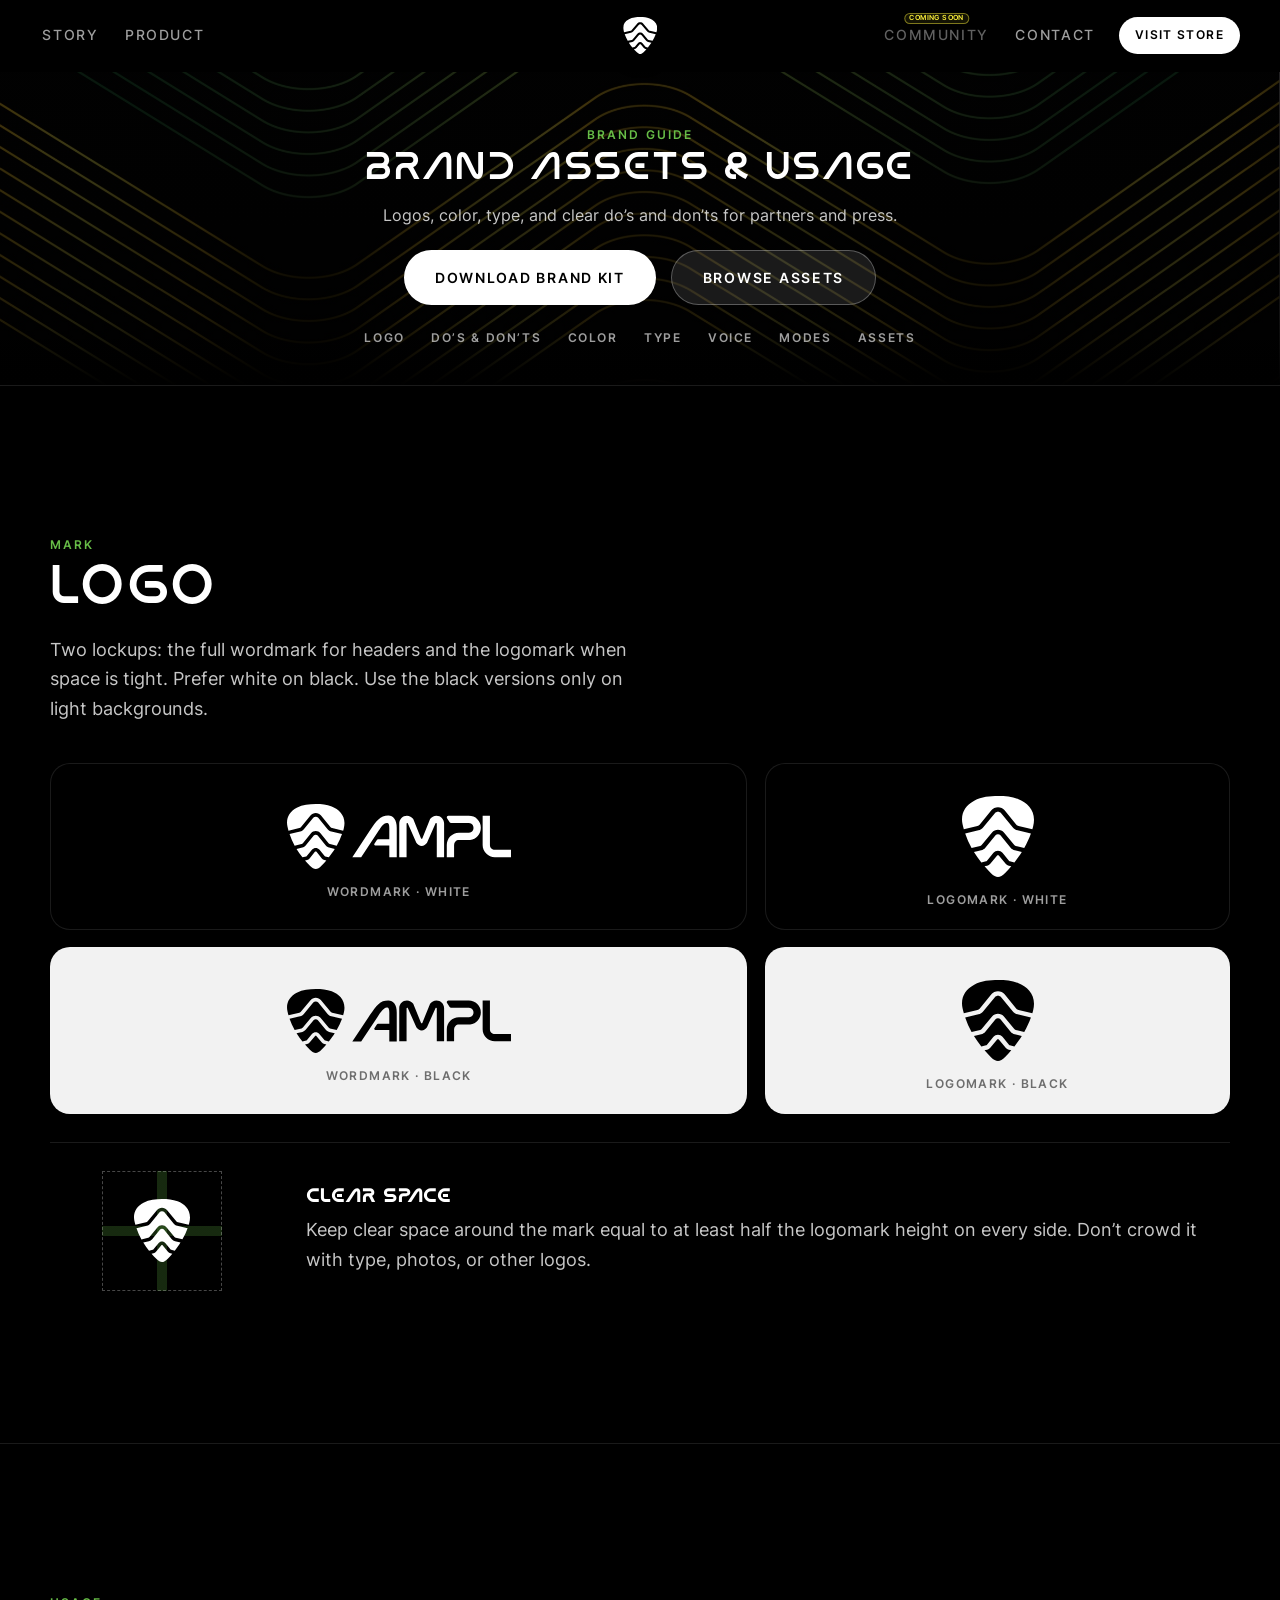
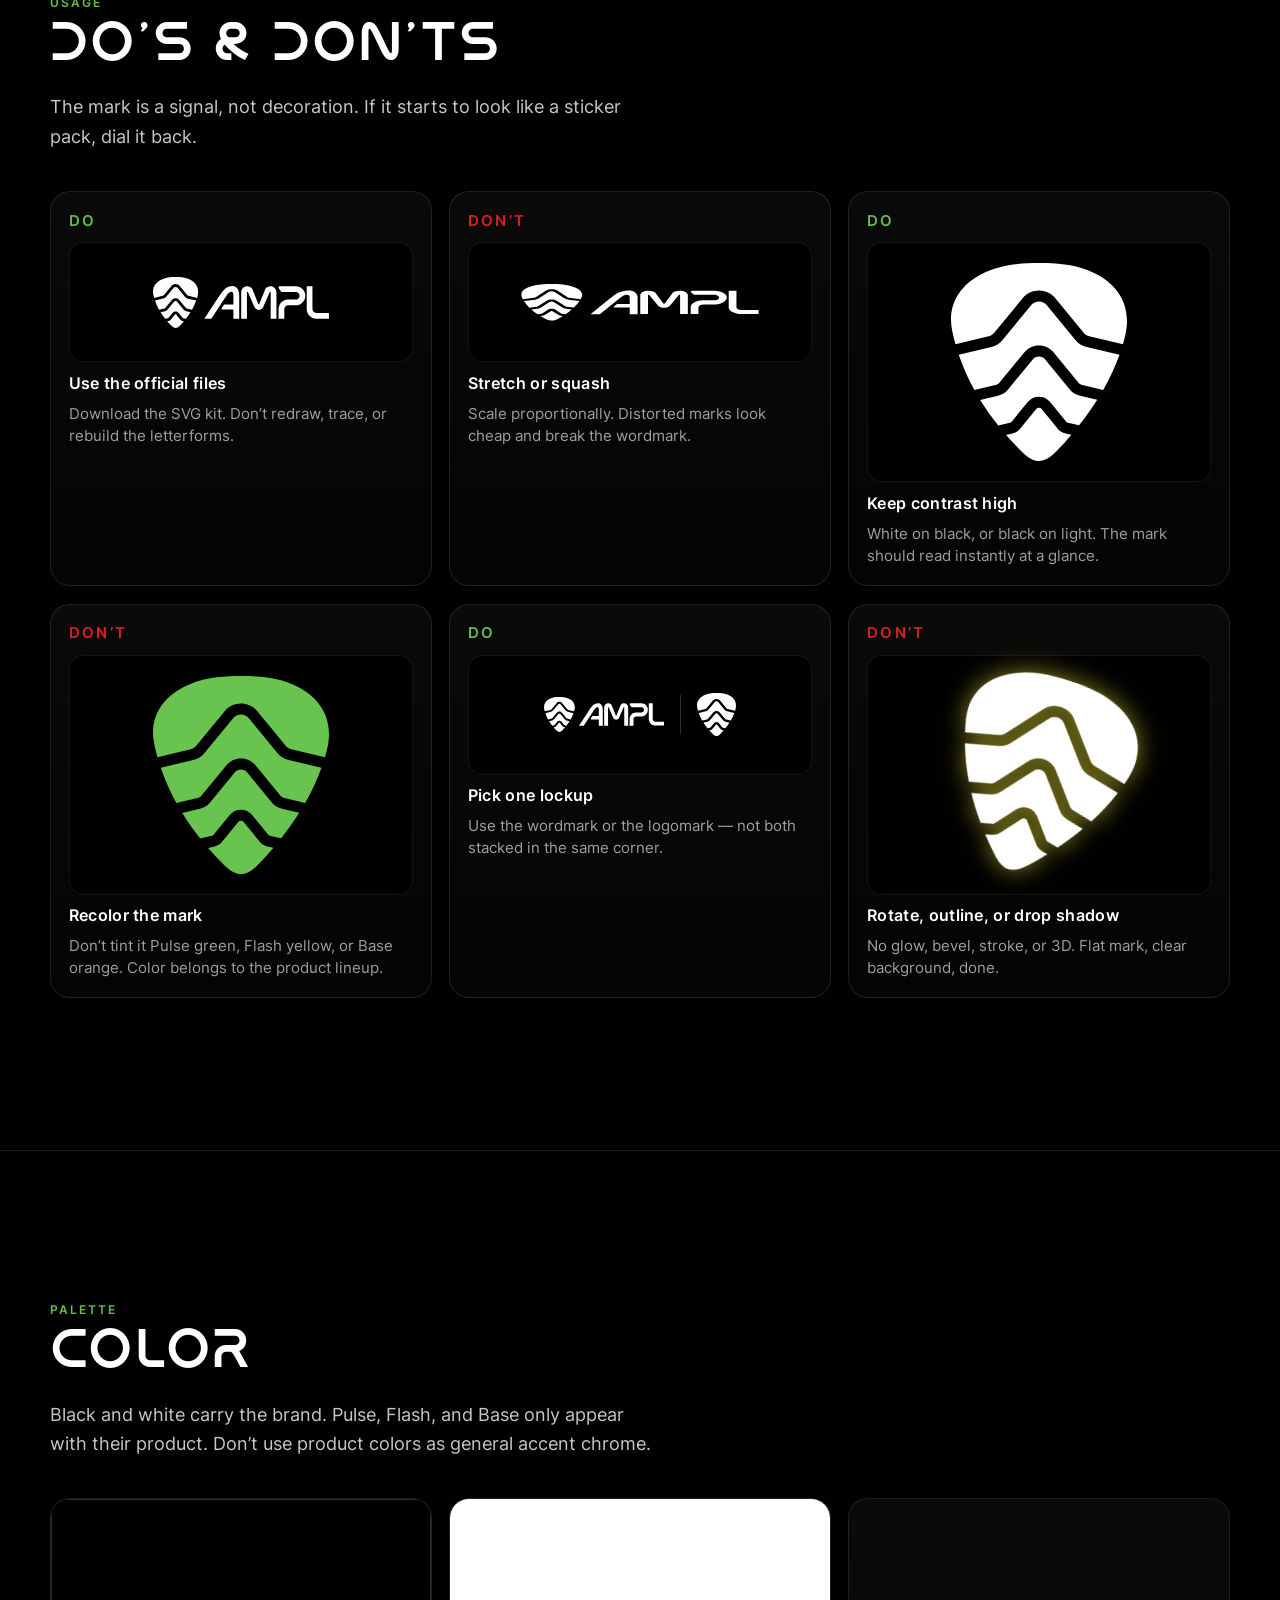
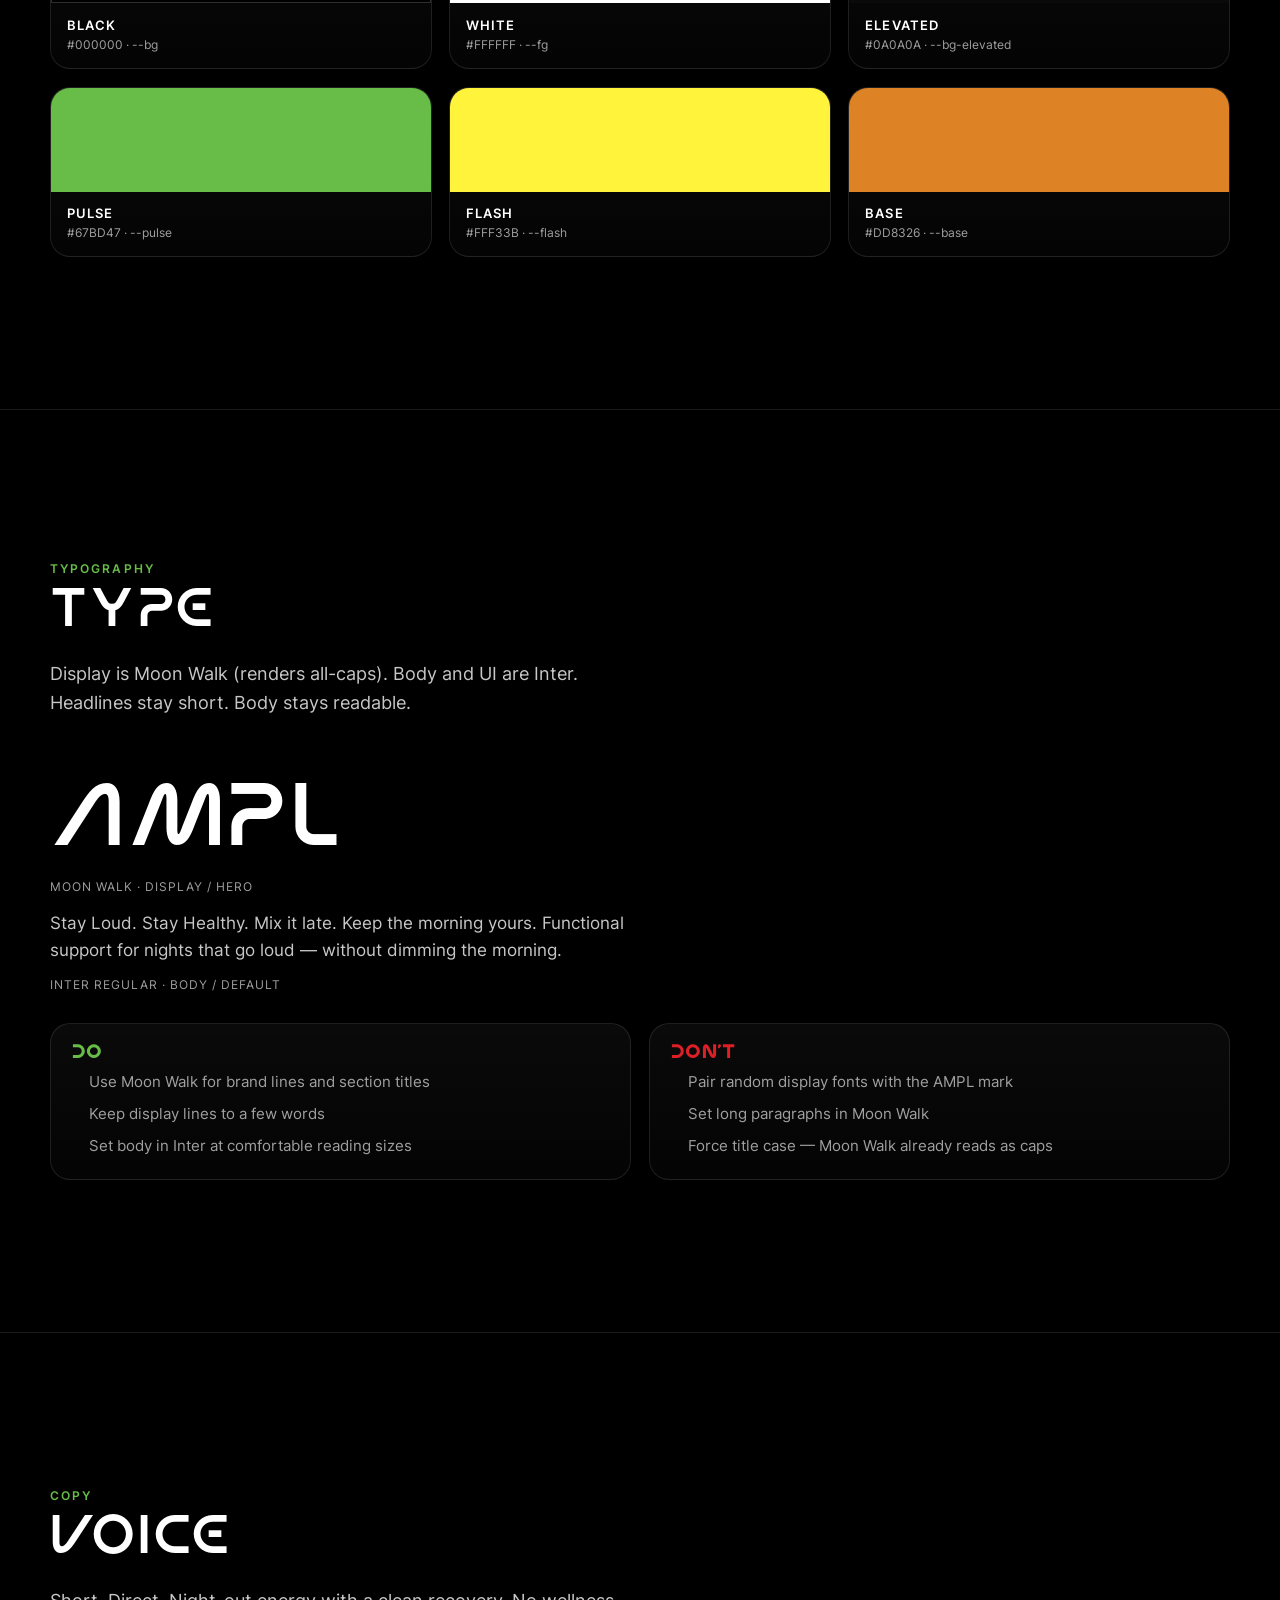
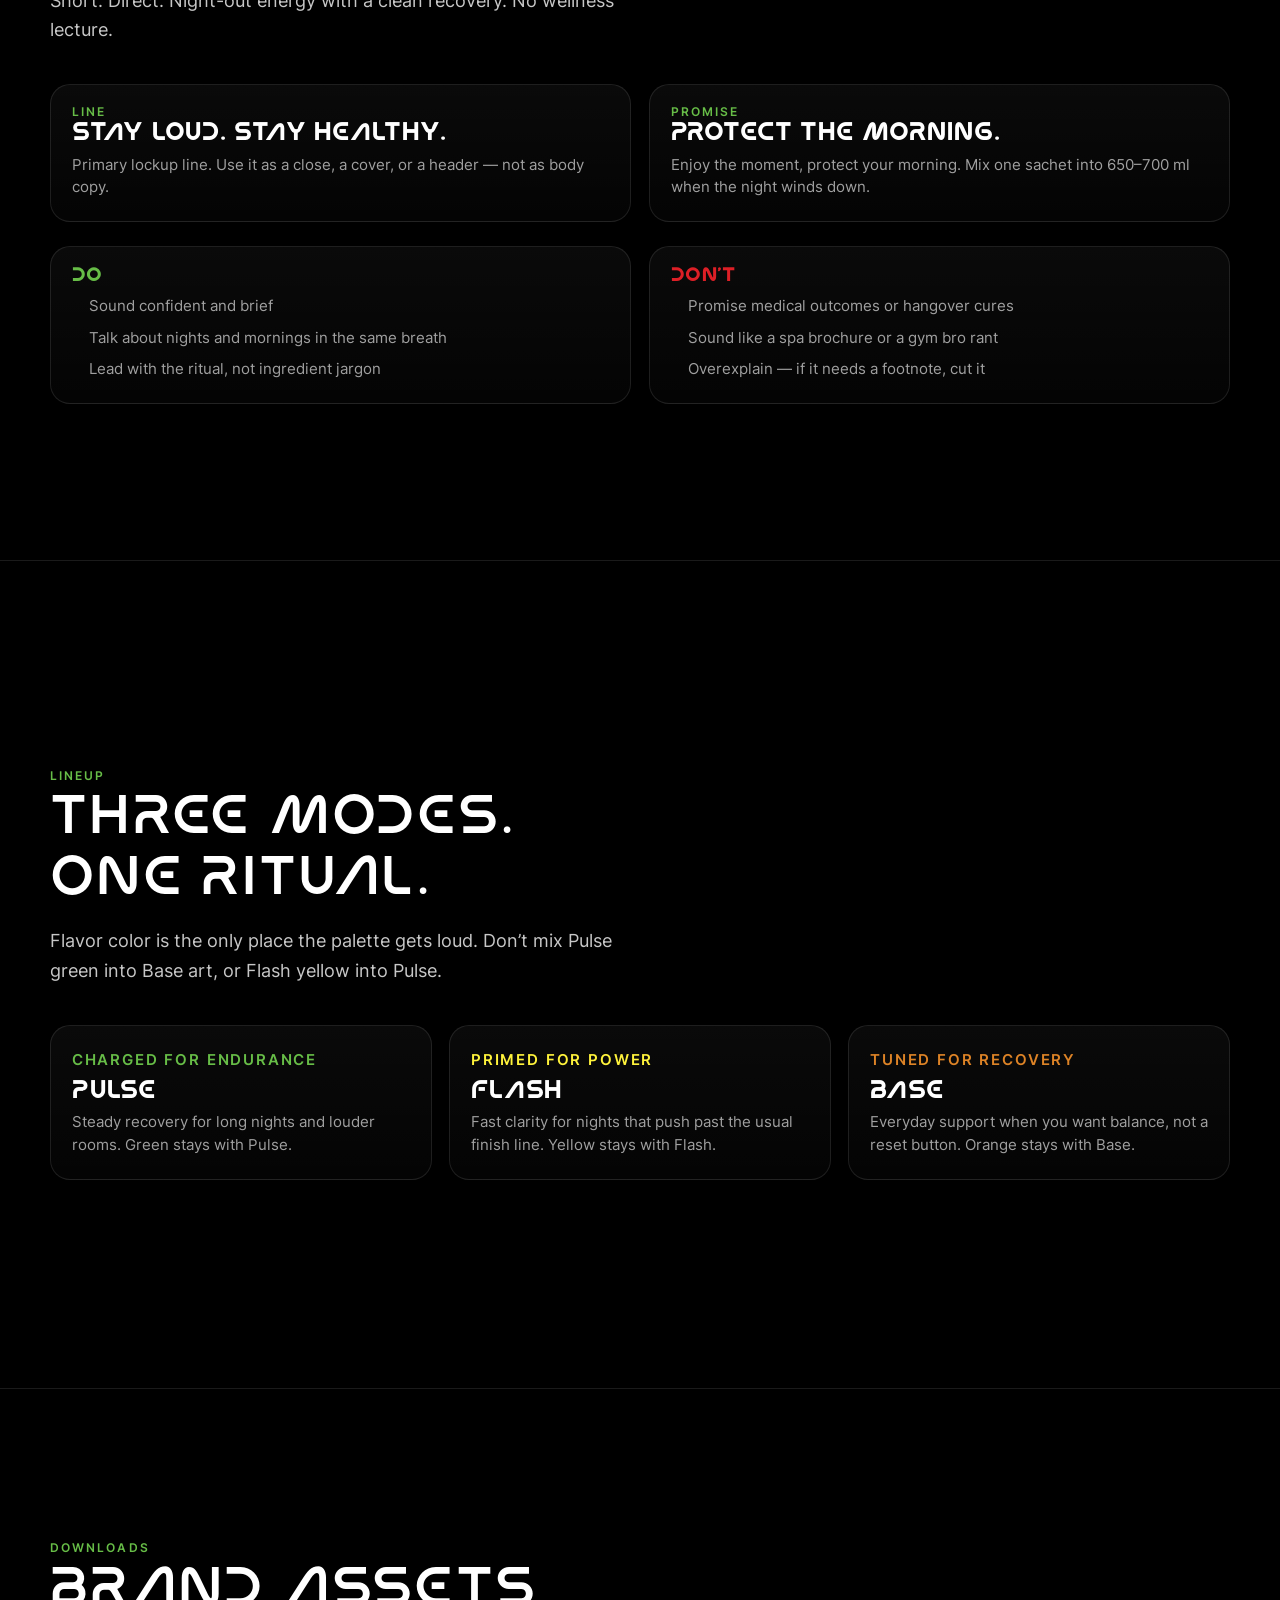
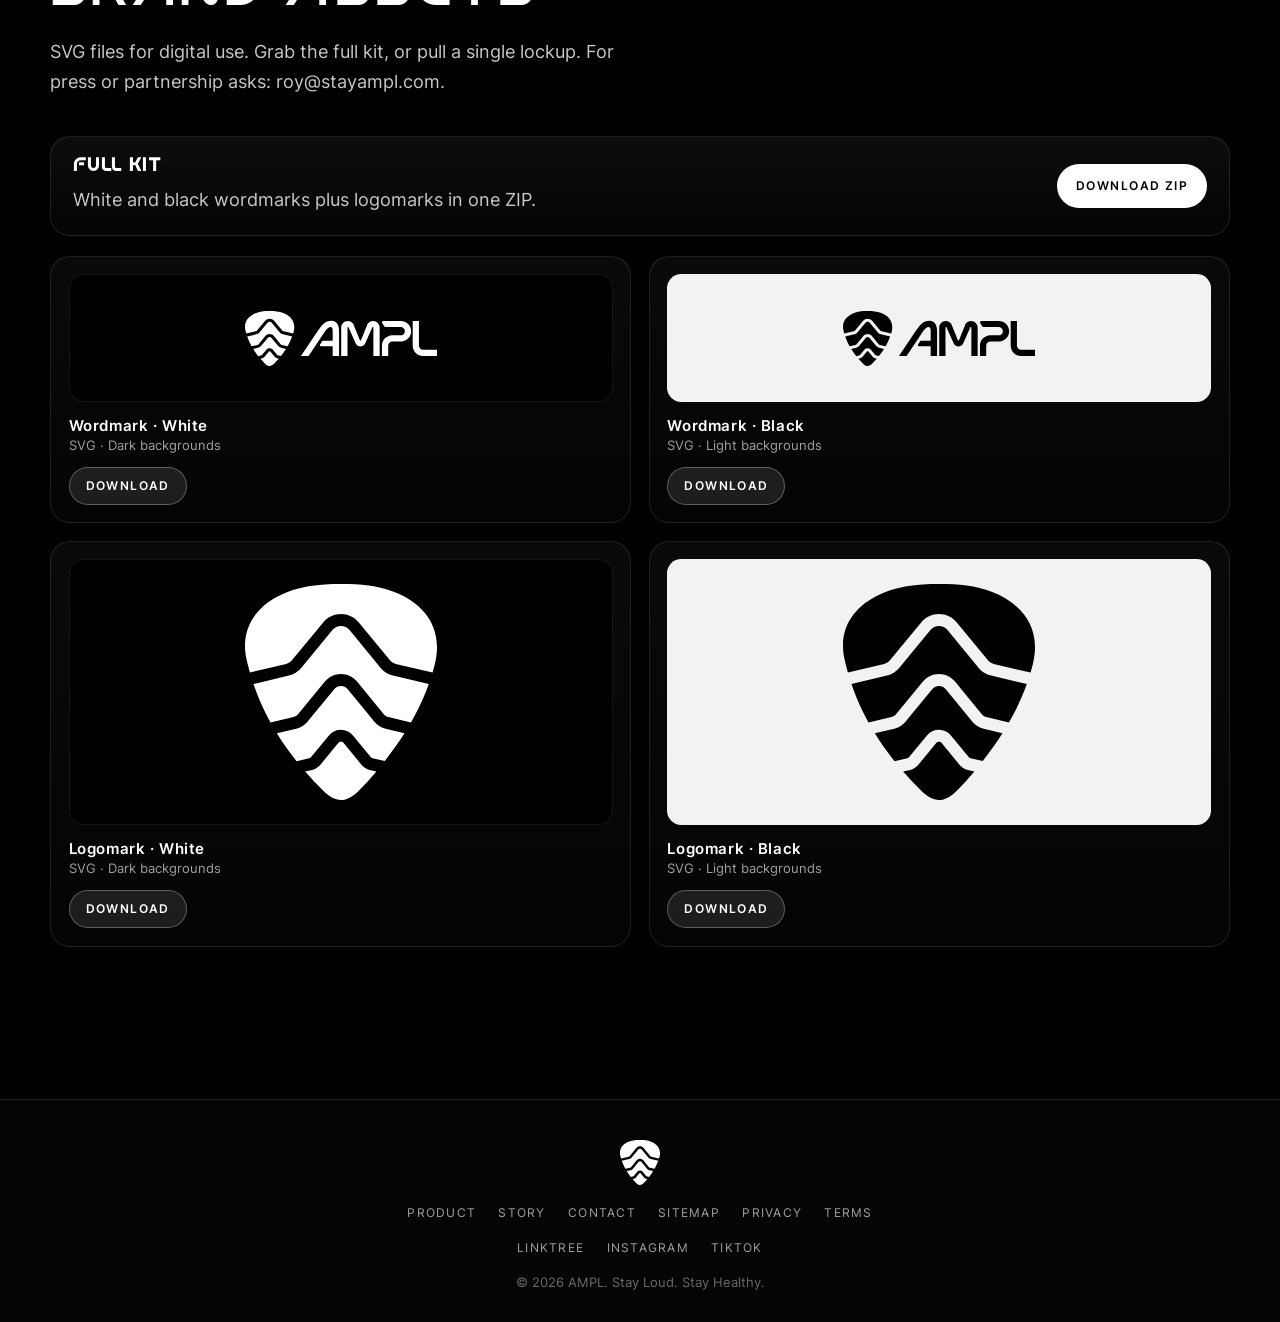
==== commit b361fffc: "Ship live SEO: canonicals, Open Graph, JSON-LD, robots/sitemap, and Vercel headers. Also includes pe" ====
--- a/brand.html
+++ b/brand.html
@@ -3,13 +3,35 @@
   <head>
     <meta charset="UTF-8" />
     <meta name="viewport" content="width=device-width, initial-scale=1" />
-    <title>Brand Guide — AMPL</title>
-    <meta
-      name="description"
-      content="AMPL brand guide: download logos, color tokens, type rules, and clear do's and don'ts."
-    />
+    <title>AMPL Brand Guidelines | Logos, Color & Typography</title>
+    <meta name="description" content="Official AMPL brand guidelines for partners: logo downloads, color tokens, typography, and clear usage rules." />
+        <meta name="robots" content="index, follow, max-image-preview:large, max-snippet:-1, max-video-preview:-1" />
+    <meta name="googlebot" content="index, follow" />
+    <meta name="author" content="AMPL" />
+    <meta name="keywords" content="AMPL brand guide, AMPL logo, brand assets" />
+    <link rel="canonical" href="https://stayampl.com/brand.html" />
+    <link rel="sitemap" type="application/xml" title="Sitemap" href="https://stayampl.com/sitemap.xml" />
+    <meta name="theme-color" content="#000000" />
+    <meta name="color-scheme" content="dark" />
+    <meta property="og:locale" content="en_US" />
+    <meta property="og:type" content="website" />
+    <meta property="og:site_name" content="AMPL" />
+    <meta property="og:title" content="AMPL Brand Guidelines" />
+    <meta property="og:description" content="Official AMPL brand guidelines for partners: logo downloads, color tokens, typography, and clear usage rules." />
+    <meta property="og:url" content="https://stayampl.com/brand.html" />
+    <meta property="og:image" content="https://stayampl.com/images/bg-festival-crowd.jpg" />
+    <meta property="og:image:secure_url" content="https://stayampl.com/images/bg-festival-crowd.jpg" />
+    <meta property="og:image:type" content="image/jpeg" />
+    <meta property="og:image:width" content="1024" />
+    <meta property="og:image:height" content="768" />
+    <meta property="og:image:alt" content="AMPL festival crowd atmosphere" />
+    <meta name="twitter:card" content="summary_large_image" />
+    <meta name="twitter:title" content="AMPL Brand Guidelines" />
+    <meta name="twitter:description" content="Official AMPL brand guidelines for partners: logo downloads, color tokens, typography, and clear usage rules." />
+    <meta name="twitter:image" content="https://stayampl.com/images/bg-festival-crowd.jpg" />
     <link rel="icon" href="images/logomark-white.svg" type="image/svg+xml" />
-    <link rel="stylesheet" href="css/style.css?v=brand-hero-center" />
+    <link rel="apple-touch-icon" href="images/logomark-white.svg" />
+    <link rel="stylesheet" href="css/style.css?v=seo-live" />
   </head>
   <body>
     <a class="skip-link" href="#main">Skip to content</a>
@@ -32,6 +54,10 @@
         </button>
 
         <nav id="site-nav" class="site-nav" aria-label="Primary">
+          <button type="button" class="nav-close" hidden aria-label="Close menu">
+            <span class="nav-close-x" aria-hidden="true">&times;</span>
+            Close
+          </button>
           <div class="nav-group nav-group-left">
             <a class="nav-link" href="index.html#story">Story</a>
             <a class="nav-link" href="product.html">Product</a>
@@ -434,6 +460,6 @@
       </div>
     </footer>
 
-    <script src="js/main.js?v=brand-guide" defer></script>
+    <script src="js/main.js?v=seo-live" defer></script>
   </body>
 </html>
--- a/css/style.css
+++ b/css/style.css
@@ -69,7 +69,8 @@
 html,
 body {
   max-width: 100vw;
-  overflow-x: hidden;
+  /* clip avoids creating a scroll containment that breaks position:sticky */
+  overflow-x: clip;
 }
 
 body {
@@ -218,27 +219,55 @@
 
 .nav-toggle {
   display: none;
-  width: 2.5rem;
-  height: 2.5rem;
   position: relative;
-  z-index: 60;
+  z-index: 110;
+  width: 2.75rem;
+  height: 2.75rem;
+  border-radius: 999px;
+  border: 1px solid transparent;
+  background: transparent;
 }
 
 .nav-toggle span {
+  position: absolute;
+  left: 50%;
+  top: 50%;
   display: block;
-  width: 1.25rem;
-  height: 1.5px;
-  margin: 0.28rem auto;
+  width: 1.35rem;
+  height: 2px;
+  margin: 0;
   background: var(--fg);
-  transition: transform 0.25s ease, opacity 0.2s ease;
+  transform: translate(-50%, -50%);
+  transition: transform 0.25s ease, opacity 0.2s ease, background 0.2s ease;
+}
+
+.nav-toggle span:first-child {
+  transform: translate(-50%, calc(-50% - 5px));
+}
+
+.nav-toggle span:last-child {
+  transform: translate(-50%, calc(-50% + 5px));
+}
+
+.nav-toggle[aria-expanded="true"] {
+  border-color: rgba(255, 255, 255, 0.22);
+  background: rgba(255, 255, 255, 0.06);
 }
 
 .nav-toggle[aria-expanded="true"] span:first-child {
-  transform: translateY(5px) rotate(45deg);
+  transform: translate(-50%, -50%) rotate(45deg);
 }
 
 .nav-toggle[aria-expanded="true"] span:last-child {
-  transform: translateY(-5px) rotate(-45deg);
+  transform: translate(-50%, -50%) rotate(-45deg);
+}
+
+.nav-close {
+  display: none;
+}
+
+body.nav-open .site-header {
+  z-index: 100;
 }
 
 .site-nav {
@@ -423,8 +452,17 @@
   z-index: 2;
   overflow: hidden;
   padding-block: 0.95rem;
-  border-top: 1px solid var(--line);
-  background: rgba(0, 0, 0, 0.45);
+  border-top: 1px solid rgba(255, 255, 255, 0.12);
+  background:
+    linear-gradient(180deg, rgba(0, 0, 0, 0.72) 0%, rgba(0, 0, 0, 0.55) 100%),
+    linear-gradient(
+      90deg,
+      rgba(103, 189, 71, 0.55) 0%,
+      rgba(255, 243, 59, 0.4) 35%,
+      rgba(221, 131, 38, 0.45) 65%,
+      rgba(221, 31, 38, 0.4) 100%
+    );
+  box-shadow: inset 0 1px 0 rgba(255, 243, 59, 0.12);
   -webkit-mask-image: linear-gradient(90deg, transparent, #000 8%, #000 92%, transparent);
   mask-image: linear-gradient(90deg, transparent, #000 8%, #000 92%, transparent);
 }
@@ -443,17 +481,19 @@
 
 .hero-marquee-group span {
   padding-inline: 1.1rem;
-  color: var(--fg-soft);
+  color: #fff;
   font-size: 0.74rem;
-  font-weight: 500;
+  font-weight: 600;
   letter-spacing: 0.16em;
   text-transform: uppercase;
   white-space: nowrap;
+  text-shadow: 0 1px 2px rgba(0, 0, 0, 0.65);
 }
 
 .hero-marquee-group .hero-marquee-dot {
   padding-inline: 0.2rem;
-  color: var(--fg-muted);
+  color: var(--flash);
+  text-shadow: 0 0 8px rgba(255, 243, 59, 0.55);
 }
 
 @keyframes hero-marquee {
@@ -545,6 +585,28 @@
   transition: opacity 0.38s ease;
 }
 
+@media (min-width: 1440px) {
+  .hero-type-tl,
+  .hero-type-br {
+    font-size: clamp(7.6rem, 6.4vw, 9.25rem);
+  }
+
+  .hero-sachet {
+    height: min(80vh, 46rem);
+  }
+}
+
+@media (min-width: 1800px) {
+  .hero-type-tl,
+  .hero-type-br {
+    font-size: clamp(8.4rem, 5.8vw, 10.25rem);
+  }
+
+  .hero-sachet {
+    height: min(82vh, 52rem);
+  }
+}
+
 .hero-sachet.is-active {
   opacity: 1;
   z-index: 1;
@@ -634,9 +696,19 @@
   max-width: 44rem;
 }
 
+.product-hero .page-hero-inner {
+  max-width: min(56rem, 100%);
+}
+
 .page-title {
   font-size: clamp(2.4rem, 6vw, 4.4rem);
   margin: 0.4rem 0 1rem;
+}
+
+.product-hero .page-title {
+  max-width: none;
+  text-wrap: balance;
+  white-space: normal;
 }
 
 .section {
@@ -719,14 +791,17 @@
   margin-top: 2.5rem;
 }
 
-.section.has-photo {
+.has-photo {
   position: relative;
   isolation: isolate;
   overflow: hidden;
+}
+
+.section.has-photo {
   border-top: 1px solid var(--line);
 }
 
-.section.has-photo::before {
+.has-photo::before {
   content: "";
   position: absolute;
   inset: 0;
@@ -737,7 +812,7 @@
   transform: scale(1.02);
 }
 
-.section.has-photo::after {
+.has-photo::after {
   content: "";
   position: absolute;
   inset: 0;
@@ -748,7 +823,8 @@
   );
 }
 
-.section.has-photo > .section-inner {
+.has-photo > .section-inner,
+.has-photo > .stack-card-inner {
   position: relative;
   z-index: 1;
 }
@@ -756,25 +832,35 @@
 .story {
   --section-photo: url("../images/bg-festival-stage.jpg");
   --section-overlay:
-    linear-gradient(105deg, rgba(0, 0, 0, 0.82) 0%, rgba(0, 0, 0, 0.58) 52%, rgba(0, 0, 0, 0.72) 100%),
-    linear-gradient(180deg, rgba(0, 0, 0, 0.28), rgba(0, 0, 0, 0.7));
+    linear-gradient(105deg, rgba(0, 0, 0, 0.78) 0%, rgba(0, 0, 0, 0.52) 52%, rgba(0, 0, 0, 0.68) 100%),
+    linear-gradient(180deg, rgba(0, 0, 0, 0.22), rgba(0, 0, 0, 0.68));
+  min-height: min(92vh, 54rem);
+  padding: 9.5rem 0;
   border-top: 1px solid var(--line);
+  display: flex;
+  align-items: center;
 }
 
 .hero + .story {
   border-top: 0;
 }
 
-.story .story-stat {
-  background: rgba(10, 10, 10, 0.78);
-  backdrop-filter: blur(8px);
+.story > .section-inner {
+  width: min(1180px, calc(100% - 2.5rem));
+  margin-inline: auto;
 }
 
 .story-frame {
   display: grid;
-  grid-template-columns: minmax(0, 0.9fr) minmax(0, 1.1fr);
-  gap: 2.5rem 4.5rem;
-  align-items: start;
+  grid-template-columns: minmax(0, 1fr) minmax(0, 1.15fr);
+  gap: 3.5rem 5.5rem;
+  align-items: stretch;
+}
+
+.story-intro {
+  display: flex;
+  flex-direction: column;
+  min-height: 100%;
 }
 
 .story-title {
@@ -787,62 +873,36 @@
   line-height: 1.02;
 }
 
-.story-body {
-  display: grid;
-  gap: 2rem;
-}
-
-.story-stat {
-  padding: 1.35rem 1.5rem;
-  border: 1px solid var(--line);
-  border-radius: var(--radius);
-  background: var(--bg-elevated);
-}
-
-.story-stat-kicker {
-  font-size: 0.98rem;
-  font-weight: 600;
-  line-height: 1.4;
-}
-
-.story-stat-grid {
-  display: grid;
-  grid-template-columns: 1fr 1fr;
-  gap: 1.25rem;
-  margin-top: 1.1rem;
-  padding-top: 1.1rem;
-  border-top: 1px solid var(--line);
-}
-
-.story-stat-num {
-  font-family: var(--font-display);
-  font-size: 2rem;
-  letter-spacing: 0.02em;
-  line-height: 1;
-}
-
-.story-stat-label {
-  margin-top: 0.4rem;
-  color: var(--fg-muted);
-  font-size: 0.82rem;
-  line-height: 1.4;
+.story-statement {
+  max-width: 34rem;
+  margin-top: auto;
+  padding-top: 2.5rem;
+  color: var(--fg);
+  font-size: clamp(1.15rem, 1.9vw, 1.4rem);
+  font-weight: 500;
+  line-height: 1.55;
+  letter-spacing: 0.01em;
 }
 
 .story-copy {
   display: grid;
-  gap: 1rem;
+  gap: 1.15rem;
+  max-width: 38rem;
+  padding-top: 0.35rem;
 }
 
 .story-copy p {
   color: var(--fg-soft);
-  font-size: 1rem;
-  line-height: 1.65;
+  font-size: 1.08rem;
+  line-height: 1.75;
 }
 
 .story-copy .story-lead {
   color: var(--fg);
-  font-size: 1.1rem;
+  font-size: 1.2rem;
   font-weight: 500;
+  line-height: 1.5;
+  margin-bottom: 0.2rem;
 }
 
 .products {
@@ -1043,7 +1103,8 @@
 .protocol-face-front {
   position: relative;
   overflow: visible;
-  padding-top: 2.25rem;
+  padding-top: 1.35rem;
+  cursor: pointer;
 }
 
 .protocol-face-back {
@@ -1052,12 +1113,15 @@
   transform: rotateY(180deg);
   justify-content: space-between;
   overflow: hidden;
+  cursor: pointer;
   background:
     radial-gradient(ellipse 90% 55% at 50% 0%, color-mix(in srgb, var(--accent) 14%, transparent), transparent 70%),
     #0a0a0a;
 }
 
 .protocol-card-top {
+  position: relative;
+  z-index: 3;
   display: flex;
   align-items: center;
   justify-content: space-between;
@@ -1076,7 +1140,7 @@
   padding: 0.22rem 0.55rem;
   border: 1px solid color-mix(in srgb, var(--accent) 45%, transparent);
   border-radius: 999px;
-  color: var(--fg-soft);
+  color: color-mix(in srgb, var(--accent) 85%, white);
   font-size: 0.62rem;
   font-weight: 600;
   letter-spacing: 0.1em;
@@ -1086,11 +1150,11 @@
 
 .protocol-face-front img {
   position: relative;
-  z-index: 2;
+  z-index: 1;
   align-self: center;
   width: auto;
-  height: clamp(18rem, 28vw, 22.5rem);
-  margin: -2.4rem 0 0.35rem;
+  height: clamp(15.5rem, 24vw, 19.5rem);
+  margin: 1.15rem 0 0.15rem;
   transform: translateY(0) rotate(12deg);
   transform-origin: center center;
   filter: drop-shadow(0 22px 36px rgba(0, 0, 0, 0.62));
@@ -1114,14 +1178,15 @@
 @keyframes protocol-pack-float {
   0%,
   100% {
-    transform: translateY(0.55rem) rotate(12deg);
+    transform: translateY(0.35rem) rotate(12deg);
   }
   50% {
-    transform: translateY(-0.85rem) rotate(12deg);
+    transform: translateY(-0.4rem) rotate(12deg);
   }
 }
 
 .protocol-face-front h3 {
+  margin-top: auto;
   font-family: var(--font-display);
   font-weight: 400;
   font-size: 1.7rem;
@@ -1130,15 +1195,16 @@
 }
 
 .protocol-function {
-  margin-top: 0.3rem;
+  margin-top: 0.25rem;
+  margin-bottom: 0.15rem;
   color: var(--accent);
   font-size: 0.9rem;
   font-weight: 600;
 }
 
 .protocol-flip-hint {
-  margin-top: auto;
-  padding-top: 1.1rem;
+  margin-top: 0.55rem;
+  padding-top: 0;
   color: var(--fg-muted);
   font-size: 0.68rem;
   font-weight: 600;
@@ -1148,23 +1214,23 @@
 
 .protocol-specs {
   display: grid;
-  gap: 1rem;
-  margin-top: 1.35rem;
+  gap: 1.35rem;
+  margin-top: 1.6rem;
 }
 
 .protocol-specs dt {
-  color: var(--fg-muted);
-  font-size: 0.66rem;
+  color: var(--accent);
+  font-size: 0.78rem;
   font-weight: 600;
   letter-spacing: 0.14em;
   text-transform: uppercase;
 }
 
 .protocol-specs dd {
-  margin-top: 0.25rem;
-  color: var(--fg-soft);
-  font-size: 0.95rem;
-  line-height: 1.45;
+  margin-top: 0.4rem;
+  color: var(--fg);
+  font-size: 1.08rem;
+  line-height: 1.5;
 }
 
 .protocol-face-cta {
@@ -1175,13 +1241,6 @@
   font-size: 0.7rem;
 }
 
-@media (hover: hover) and (pointer: fine) {
-  .protocol-card:hover .protocol-flip,
-  .protocol-card:focus-within .protocol-flip {
-    transform: rotateY(180deg);
-  }
-}
-
 .protocol-card.is-flipped .protocol-flip {
   transform: rotateY(180deg);
 }
@@ -1250,23 +1309,33 @@
 .protocol-format-points {
   list-style: none;
   display: grid;
-  gap: 0.55rem;
+  grid-template-columns: repeat(3, 1fr);
+  gap: 0.65rem;
   margin-top: 1.15rem;
 }
 
 .protocol-format-points li {
   display: flex;
+  flex-direction: column;
   align-items: center;
-  gap: 0.7rem;
+  justify-content: flex-start;
+  gap: 0.55rem;
+  padding: 0.9rem 0.55rem 0.95rem;
+  border: 1px solid rgba(103, 189, 71, 0.22);
+  border-radius: calc(var(--radius) - 0.25rem);
+  background: rgba(103, 189, 71, 0.05);
   color: var(--fg-soft);
-  font-size: 0.88rem;
+  font-size: 0.82rem;
+  font-weight: 500;
+  line-height: 1.35;
+  text-align: center;
 }
 
 .protocol-format-icon {
   display: grid;
   place-items: center;
-  width: 2rem;
-  height: 2rem;
+  width: 2.15rem;
+  height: 2.15rem;
   border: 1px solid rgba(103, 189, 71, 0.35);
   border-radius: 0.65rem;
   color: var(--pulse);
@@ -1281,25 +1350,34 @@
 
 .protocol-flavors {
   list-style: none;
-  display: flex;
-  flex-wrap: wrap;
+  display: grid;
+  grid-template-columns: repeat(6, 1fr);
   gap: 0.7rem;
   margin-top: 1rem;
 }
 
 .protocol-flavors li {
+  grid-column: span 2;
   display: inline-flex;
   align-items: center;
+  justify-content: center;
   gap: 0.55rem;
-  padding: 0.62rem 1.05rem 0.62rem 0.62rem;
+  min-width: 0;
+  padding: 0.62rem 0.85rem 0.62rem 0.55rem;
   border: 1px solid color-mix(in srgb, var(--flavor) 42%, transparent);
   border-radius: 999px;
   color: var(--fg);
   background: color-mix(in srgb, var(--flavor) 12%, transparent);
-  font-size: 0.95rem;
+  font-size: 0.92rem;
   font-weight: 500;
   letter-spacing: 0.01em;
   transition: transform 0.2s ease, border-color 0.2s ease, background 0.2s ease;
+}
+
+/* Second row: 2 chips that fill the full width */
+.protocol-flavors li:nth-child(4),
+.protocol-flavors li:nth-child(5) {
+  grid-column: span 3;
 }
 
 .flavor-icon {
@@ -1318,9 +1396,7 @@
   height: 1.15rem;
 }
 
-.flavor-apple { --flavor: #67bd47; }
-.flavor-blueberry { --flavor: #6b7cff; }
-.flavor-mango { --flavor: #ff9f3c; }
+.flavor-apple { --flavor: #7cb342; }
 .flavor-dragon { --flavor: #e84aa6; }
 .flavor-raspberry { --flavor: #e4456a; }
 .flavor-citrus { --flavor: #ff8f6b; }
@@ -1406,73 +1482,225 @@
 .cta {
   text-align: center;
   border-top: 1px solid var(--line);
-}
-
-.community-fund {
-  --section-photo: url("../images/bg-festival-confetti.jpg");
+  margin-top: 1.5rem;
+  padding-top: 7rem;
+  padding-bottom: 6rem;
+}
+
+.cta-inner {
+  max-width: min(52rem, 100%);
+  text-align: center;
+}
+
+.cta .section-title {
+  text-wrap: balance;
+  max-width: none;
+}
+
+.cta .section-body {
+  max-width: 40rem;
+  margin-inline: auto;
+  text-wrap: pretty;
+}
+
+.cta .hero-actions {
+  margin-top: 2rem;
+  gap: 0.85rem 1rem;
+}
+
+.stack-band {
+  position: relative;
+  z-index: 1;
+  padding: 1.25rem;
+  background: #0e0e0e;
+}
+
+.stack-card {
+  position: sticky;
+  top: calc(var(--header-h) + 0.85rem);
+  height: calc(100vh - var(--header-h) - 2rem);
+  height: calc(100dvh - var(--header-h) - 2rem);
+  display: flex;
+  align-items: flex-end;
+  overflow: hidden;
+  border-radius: 1.85rem;
+  background: #0a0a0a;
+  box-shadow: 0 32px 80px rgba(0, 0, 0, 0.5);
+  scroll-margin-top: calc(var(--header-h) + 0.85rem);
+}
+
+.stack-card.squad {
+  z-index: 1;
+  align-items: center;
+  justify-content: center;
+}
+
+.stack-spacer {
+  height: 70vh;
+  pointer-events: none;
+}
+
+.stack-card.fund {
+  z-index: 2;
+}
+
+.stack-card-inner {
+  position: relative;
+  z-index: 1;
+  width: min(46rem, calc(100% - 4rem));
+  margin: 0 0 3rem 2.75rem;
+  padding: 0;
+}
+
+.stack-card.squad .stack-card-inner {
+  width: min(36rem, calc(100% - 3rem));
+  margin: 0;
+  text-align: center;
+}
+
+.stack-card-title {
+  margin: 0.35rem 0 1rem;
+  font-size: clamp(2.6rem, 6vw, 4.6rem);
+  line-height: 0.96;
+  letter-spacing: -0.02em;
+}
+
+.stack-card-title span {
+  color: rgba(255, 255, 255, 0.4);
+}
+
+.stack-card-copy {
+  margin: 0;
+  max-width: 34rem;
+  color: rgba(255, 255, 255, 0.88);
+  font-size: 1.05rem;
+  line-height: 1.65;
+}
+
+.stack-card.squad .stack-card-copy {
+  margin-inline: auto;
+}
+
+.squad {
+  --section-photo: url("../images/bg-community.jpg");
   --section-overlay:
-    linear-gradient(180deg, rgba(0, 0, 0, 0.62) 0%, rgba(0, 0, 0, 0.74) 55%, rgba(0, 0, 0, 0.82) 100%),
-    radial-gradient(ellipse 70% 80% at 50% 0%, rgba(255, 243, 59, 0.1), transparent 60%);
-  min-height: min(78vh, 44rem);
-  padding: 8.5rem 0;
-  border-top: 1px solid var(--line);
-  display: flex;
-  align-items: center;
-}
-
-.community-fund.has-photo::before {
-  background-position: center 35%;
-}
-
-.community-fund > .section-inner {
-  width: min(1180px, calc(100% - 2.5rem));
+    linear-gradient(180deg, rgba(0, 0, 0, 0.42) 0%, rgba(0, 0, 0, 0.58) 50%, rgba(0, 0, 0, 0.72) 100%),
+    radial-gradient(ellipse 55% 50% at 50% 45%, rgba(103, 189, 71, 0.14), transparent 55%);
+}
+
+.squad.has-photo::before {
+  background-position: center center;
+  border-radius: inherit;
+}
+
+.squad.has-photo::after {
+  border-radius: inherit;
+}
+
+.squad-tag {
+  display: inline-flex;
+  margin: 0 0 1rem;
+}
+
+.stack-card.squad .squad-tag {
   margin-inline: auto;
 }
 
-.community-fund-frame {
-  display: grid;
-  grid-template-columns: 1fr 1fr;
-  gap: 2.5rem 4rem;
-  align-items: start;
-}
-
-.community-panel,
-.fund-panel {
-  min-width: 0;
-}
-
-.community-panel {
-  padding-right: 2rem;
-  border-right: 1px solid var(--line);
-}
-
-.squad-tag {
-  margin: 0.35rem 0 1rem;
+.fund {
+  isolation: isolate;
+  background: #050505;
+}
+
+.fund-media {
+  position: absolute;
+  inset: 0;
+  z-index: -2;
+  overflow: hidden;
+  border-radius: inherit;
+}
+
+.fund-video {
+  width: 100%;
+  height: 100%;
+  object-fit: cover;
+  object-position: center center;
+}
+
+.fund::after {
+  content: "";
+  position: absolute;
+  inset: 0;
+  z-index: -1;
+  pointer-events: none;
+  border-radius: inherit;
+  background:
+    linear-gradient(90deg, rgba(0, 0, 0, 0.78) 0%, rgba(0, 0, 0, 0.4) 48%, rgba(0, 0, 0, 0.2) 100%),
+    linear-gradient(180deg, rgba(0, 0, 0, 0.25) 0%, rgba(0, 0, 0, 0.15) 40%, rgba(0, 0, 0, 0.7) 100%);
 }
 
 .fund-sub {
   color: var(--fg);
-  font-size: 1.1rem;
+  font-size: 1.05rem;
   font-weight: 500;
-  margin: 0.55rem 0 1rem;
-}
-
-.fund-body {
-  color: var(--fg-soft);
-  font-size: 1.02rem;
-  line-height: 1.7;
+  margin: 0 0 0.95rem;
+}
+
+@media (prefers-reduced-motion: reduce) {
+  .stack-card {
+    position: relative;
+    top: auto;
+    height: min(78vh, 40rem);
+    margin-bottom: 1.15rem;
+  }
+
+  .stack-spacer {
+    display: none;
+  }
+
+  .fund-video {
+    display: none;
+  }
+
+  .fund-media {
+    background:
+      linear-gradient(180deg, rgba(0, 0, 0, 0.55), rgba(0, 0, 0, 0.75)),
+      url("../images/bg-festival-confetti.jpg") center / cover no-repeat;
+  }
 }
 
 .contact .section-head .section-title {
   font-size: clamp(1.8rem, 3.6vw, 2.8rem);
 }
 
+.contact-channels .brand-card {
+  padding: 1.25rem 1.35rem 1.4rem;
+}
+
+/* Match newsletter: green eyebrow + body-font title (not Moon Walk display) */
+.contact-channels .brand-card .eyebrow {
+  color: var(--green);
+  font-size: 0.72rem;
+  font-weight: 600;
+  letter-spacing: 0.18em;
+  text-transform: uppercase;
+}
+
 .contact-channels .brand-card h3 {
   font-family: var(--font-body);
-  font-size: 1.05rem;
+  font-size: 1rem;
   font-weight: 600;
   letter-spacing: 0;
   text-transform: none;
+  line-height: 1.35;
+  margin: 0.3rem 0 0;
+  color: var(--fg);
+}
+
+.contact-channels .brand-card > p:not(.eyebrow) {
+  margin-top: 0.45rem;
+  color: var(--fg-muted);
+  font-size: 0.92rem;
+  line-height: 1.45;
 }
 
 .newsletter {
@@ -1688,13 +1916,58 @@
   justify-content: center;
 }
 
+.footer-nav,
+.footer-social {
+  width: min(100%, 42rem);
+  gap: 0.85rem 1.75rem;
+}
+
+.footer-copy {
+  max-width: 36rem;
+  text-wrap: pretty;
+}
+
+.variants .section-head {
+  max-width: 42rem;
+  margin-inline: auto;
+  margin-bottom: 2.75rem;
+  text-align: center;
+}
+
 .variant-row {
   display: grid;
   grid-template-columns: 0.9fr 1.1fr;
   gap: 2.5rem;
   align-items: center;
-  padding: 2.5rem 0;
+  padding: 2.75rem 0;
   border-top: 1px solid var(--line);
+  opacity: 0;
+  transform: translateY(2rem);
+  transition:
+    opacity 0.75s cubic-bezier(0.22, 1, 0.36, 1),
+    transform 0.75s cubic-bezier(0.22, 1, 0.36, 1);
+}
+
+.variants .section-head + .variant-row {
+  border-top: none;
+  padding-top: 0.5rem;
+}
+
+.variant-row.is-visible {
+  opacity: 1;
+  transform: none;
+}
+
+.variant-row.is-visible:nth-of-type(1) {
+  transition-delay: 0.05s;
+}
+
+.variant-row.is-visible:nth-of-type(2) {
+  transition-delay: 0.12s;
+}
+
+.variant-row.is-visible:nth-of-type(3) {
+  transition-delay: 0.2s;
 }
 
 .variant-row.reverse {
@@ -1765,9 +2038,45 @@
 #flash .feature-list li::before { background: var(--flash); }
 #pulse .feature-list li::before { background: var(--pulse); }
 
-.how .steps {
-  margin-inline: auto;
-  max-width: 28rem;
+.how-head {
+  max-width: 40rem;
+  margin: 0 auto 2rem;
+  text-align: center;
+}
+
+.how-steps {
+  display: grid;
+  grid-template-columns: repeat(3, 1fr);
+  gap: 1.15rem;
+  margin-top: 0;
+  max-width: none;
+}
+
+.how-steps li {
+  display: flex;
+  flex-direction: column;
+  align-items: flex-start;
+  gap: 0.45rem;
+  min-height: 100%;
+  padding: 1.35rem 1.3rem 1.45rem;
+  border: 1px solid var(--line);
+  border-radius: var(--radius);
+  background: rgba(255, 255, 255, 0.03);
+}
+
+.how-steps li::before {
+  grid-row: auto;
+  margin-bottom: 0.15rem;
+  font-size: 1.25rem;
+}
+
+.how-steps strong {
+  font-size: 1.15rem;
+}
+
+.how-steps span {
+  font-size: 0.98rem;
+  line-height: 1.55;
 }
 
 .fine-print {
@@ -1775,6 +2084,10 @@
   color: rgba(255, 255, 255, 0.42);
   font-size: 0.82rem;
   line-height: 1.5;
+  max-width: 58rem;
+  margin-inline: auto;
+  text-align: center;
+  text-wrap: pretty;
 }
 
 .facts {
@@ -1929,6 +2242,15 @@
   color: var(--fg-muted);
   font-size: 0.95rem;
   line-height: 1.5;
+}
+
+.brand-card p.eyebrow {
+  color: var(--green);
+  font-size: 0.72rem;
+  font-weight: 600;
+  letter-spacing: 0.18em;
+  text-transform: uppercase;
+  line-height: 1.35;
 }
 
 .page-hero--compact {
@@ -2361,18 +2683,10 @@
 
   .section-inner.split,
   .story-frame,
-  .community-fund-frame,
   .variant-row,
   .variant-row.reverse,
   .contact-layout {
     grid-template-columns: 1fr;
-  }
-
-  .community-panel {
-    padding-right: 0;
-    padding-bottom: 2rem;
-    border-right: 0;
-    border-bottom: 1px solid var(--line);
   }
 
   .variant-row.reverse .variant-media {
@@ -2398,14 +2712,43 @@
     grid-template-columns: 1fr;
   }
 
+  .how-steps {
+    grid-template-columns: repeat(3, 1fr);
+    gap: 0.85rem;
+  }
+
+  .how-steps li {
+    padding: 1.15rem 1rem 1.2rem;
+  }
+
   .protocol-flip,
   .protocol-face {
     min-height: 30rem;
   }
 
   .protocol-face-front img {
-    height: 17.5rem;
-    margin-top: -1.6rem;
+    height: 15.5rem;
+    margin-top: 0.85rem;
+  }
+
+  .protocol-format-points {
+    grid-template-columns: repeat(3, 1fr);
+    gap: 0.5rem;
+  }
+
+  .protocol-format-points li {
+    padding: 0.75rem 0.4rem 0.8rem;
+    font-size: 0.78rem;
+  }
+
+  .protocol-flavors {
+    grid-template-columns: repeat(6, 1fr);
+    gap: 0.55rem;
+  }
+
+  .protocol-flavors li {
+    font-size: 0.82rem;
+    padding: 0.55rem 0.7rem 0.55rem 0.45rem;
   }
 
   .product-tile img {
@@ -2414,14 +2757,53 @@
 }
 
 @media (max-width: 760px) {
+  .how-steps {
+    grid-template-columns: 1fr;
+  }
+
+  .product-hero .page-title {
+    font-size: clamp(2.1rem, 9vw, 3rem);
+  }
+
+  .cta {
+    padding-top: 5rem;
+    padding-bottom: 4.5rem;
+  }
+
   .nav-toggle {
     display: block;
+  }
+
+  .nav-close {
+    position: absolute;
+    top: calc(var(--header-h) + 0.35rem);
+    right: 1.25rem;
+    z-index: 2;
+    display: inline-flex;
+    align-items: center;
+    gap: 0.45rem;
+    min-height: 2.5rem;
+    padding: 0.35rem 0.85rem;
+    border: 1px solid rgba(255, 255, 255, 0.22);
+    border-radius: 999px;
+    background: rgba(255, 255, 255, 0.06);
+    color: var(--fg);
+    font-size: 0.78rem;
+    font-weight: 600;
+    letter-spacing: 0.12em;
+    text-transform: uppercase;
+  }
+
+  .nav-close-x {
+    font-size: 1.25rem;
+    line-height: 1;
+    font-weight: 400;
   }
 
   .site-nav {
     position: fixed;
     inset: 0;
-    z-index: 55;
+    z-index: 90;
     width: 100vw;
     height: 100dvh;
     height: 100svh;
@@ -2430,7 +2812,7 @@
     align-items: stretch;
     justify-content: center;
     gap: 0.5rem;
-    padding: calc(var(--header-h) + 1.5rem) 1.75rem 2.5rem;
+    padding: calc(var(--header-h) + 2.75rem) 1.75rem 2.5rem;
     overflow-y: auto;
     background: var(--bg);
     opacity: 0;
@@ -2452,7 +2834,7 @@
   }
 
   .nav-logo {
-    z-index: 60;
+    z-index: 110;
   }
 
   body.nav-open::after {
@@ -2530,9 +2912,52 @@
     padding: 3.75rem 0;
   }
 
-  .community-fund {
-    min-height: min(70vh, 36rem);
-    padding: 5.5rem 0;
+  .story {
+    min-height: 0;
+    padding: 6.25rem 0;
+  }
+
+  .story-statement {
+    margin-top: 2.75rem;
+    padding-top: 0;
+  }
+
+  .story-frame {
+    gap: 2.5rem;
+    align-items: start;
+  }
+
+  .stack-band {
+    padding: 0.7rem;
+  }
+
+  .stack-card {
+    top: calc(var(--header-h) + 0.5rem);
+    height: calc(100dvh - var(--header-h) - 1.2rem);
+    border-radius: 1.25rem;
+  }
+
+  .stack-spacer {
+    height: 55vh;
+  }
+
+  .stack-card-inner {
+    width: min(100%, calc(100% - 2rem));
+    margin: 0 1rem 1.65rem;
+  }
+
+  .stack-card.squad .stack-card-inner {
+    width: min(100%, calc(100% - 2rem));
+    margin: 0;
+  }
+
+  .stack-card-title {
+    font-size: clamp(2.15rem, 11vw, 3rem);
+  }
+
+  .fund::after {
+    background:
+      linear-gradient(180deg, rgba(0, 0, 0, 0.35) 0%, rgba(0, 0, 0, 0.55) 45%, rgba(0, 0, 0, 0.82) 100%);
   }
 
   .page-hero {
@@ -2555,4 +2980,9 @@
     animation: none !important;
     transition: none !important;
   }
-}
+
+  .variant-row {
+    opacity: 1;
+    transform: none;
+  }
+}
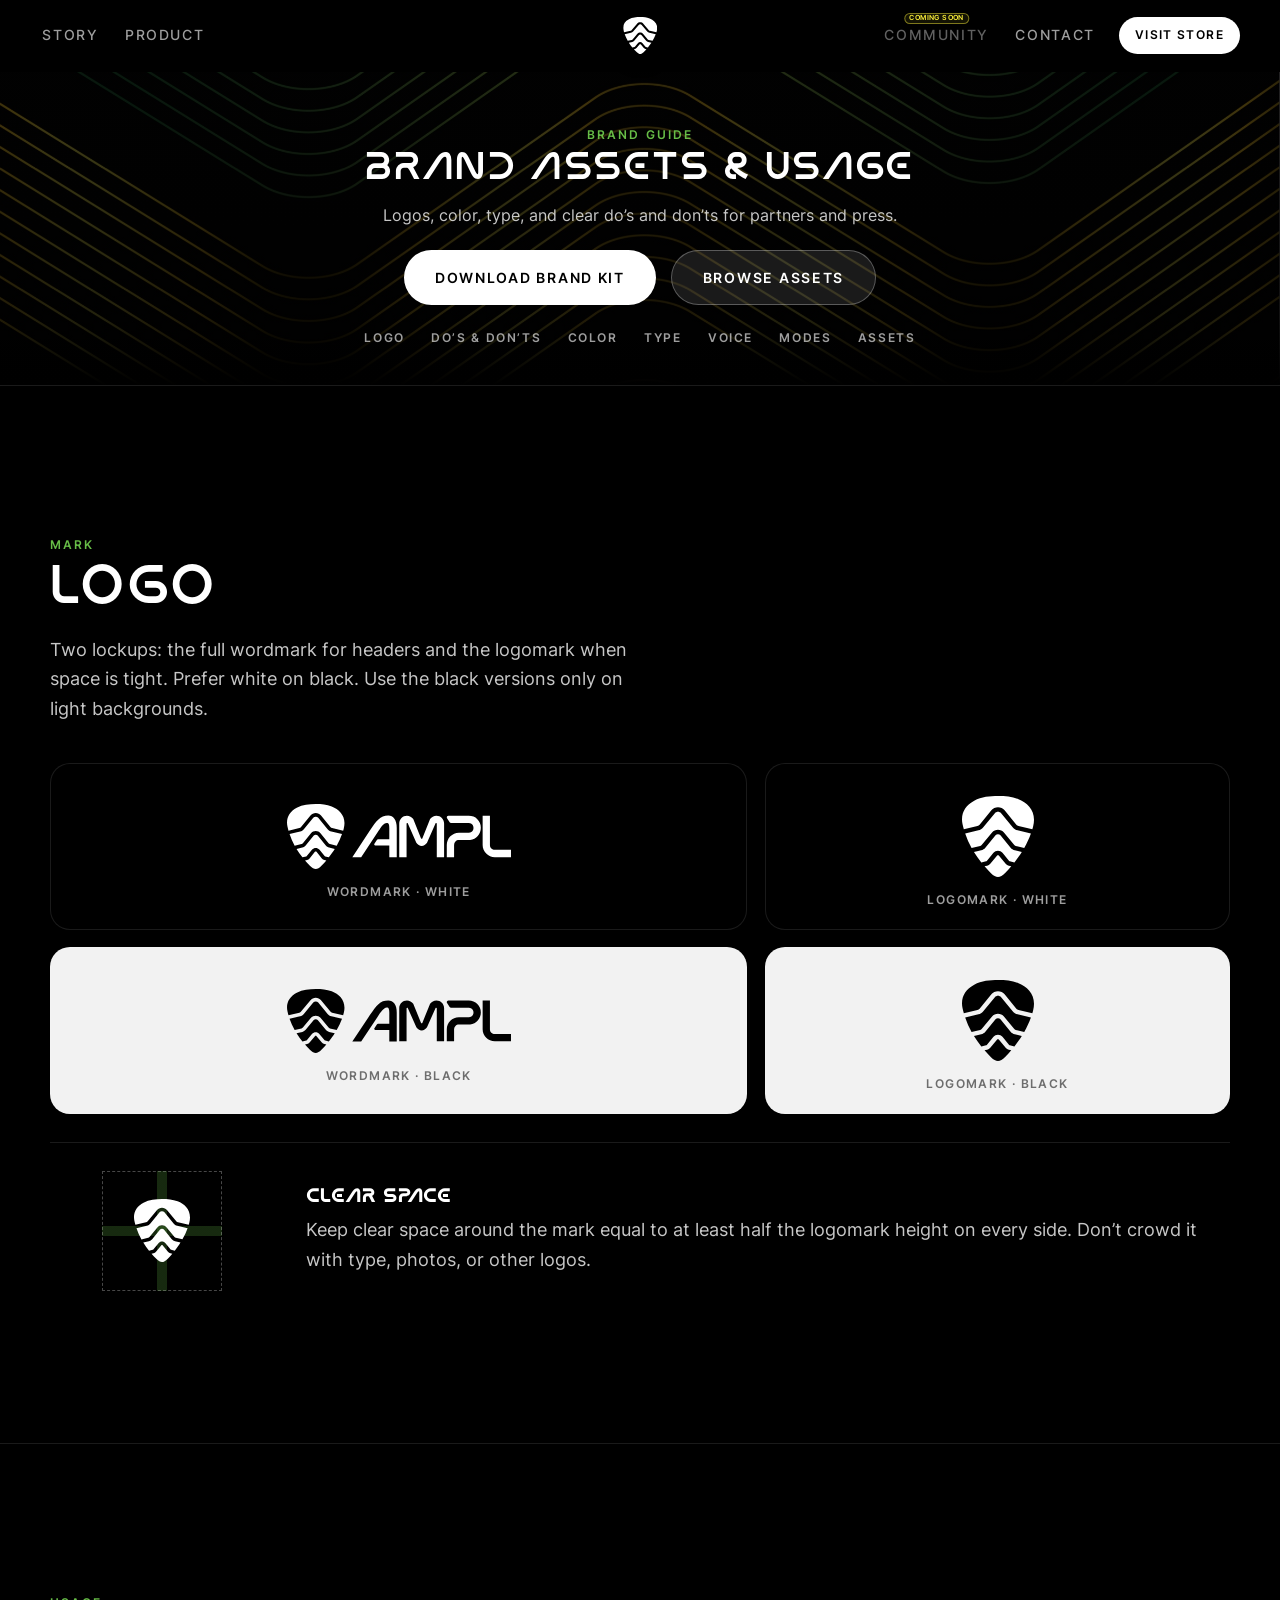
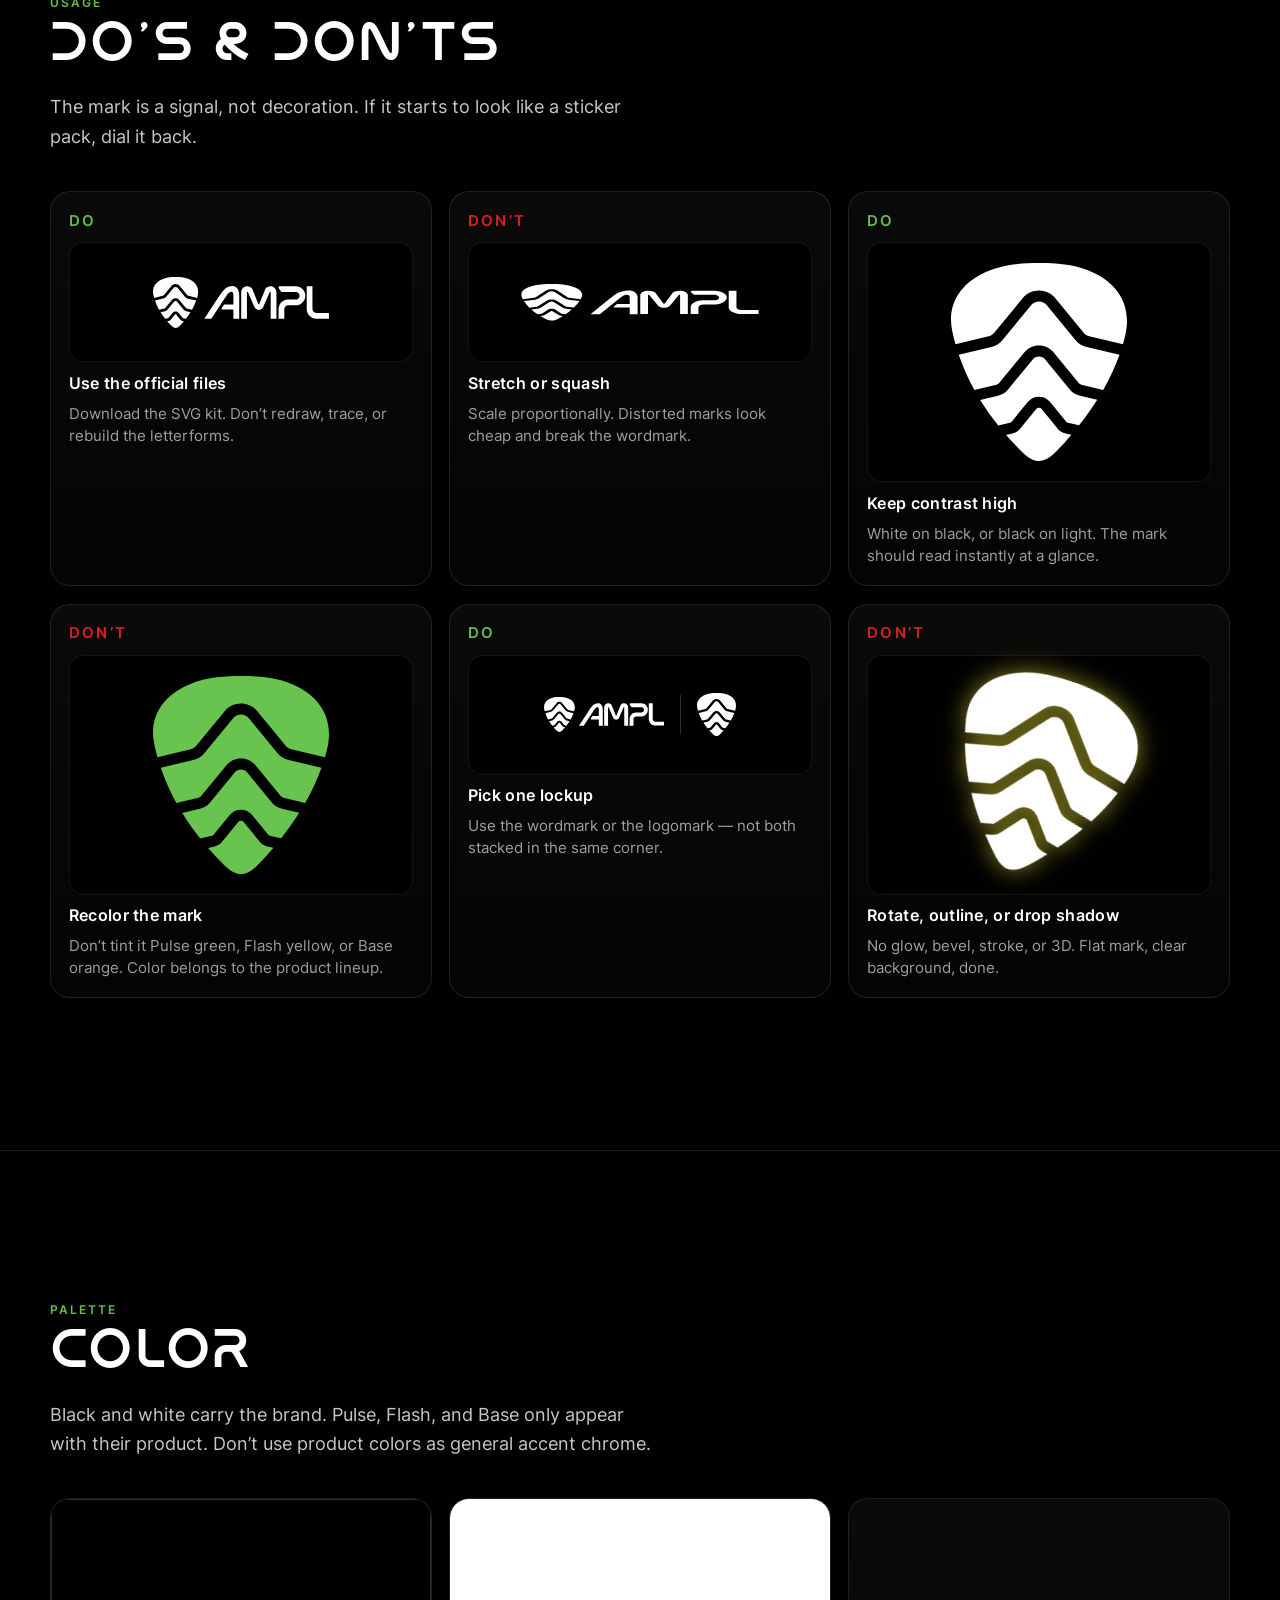
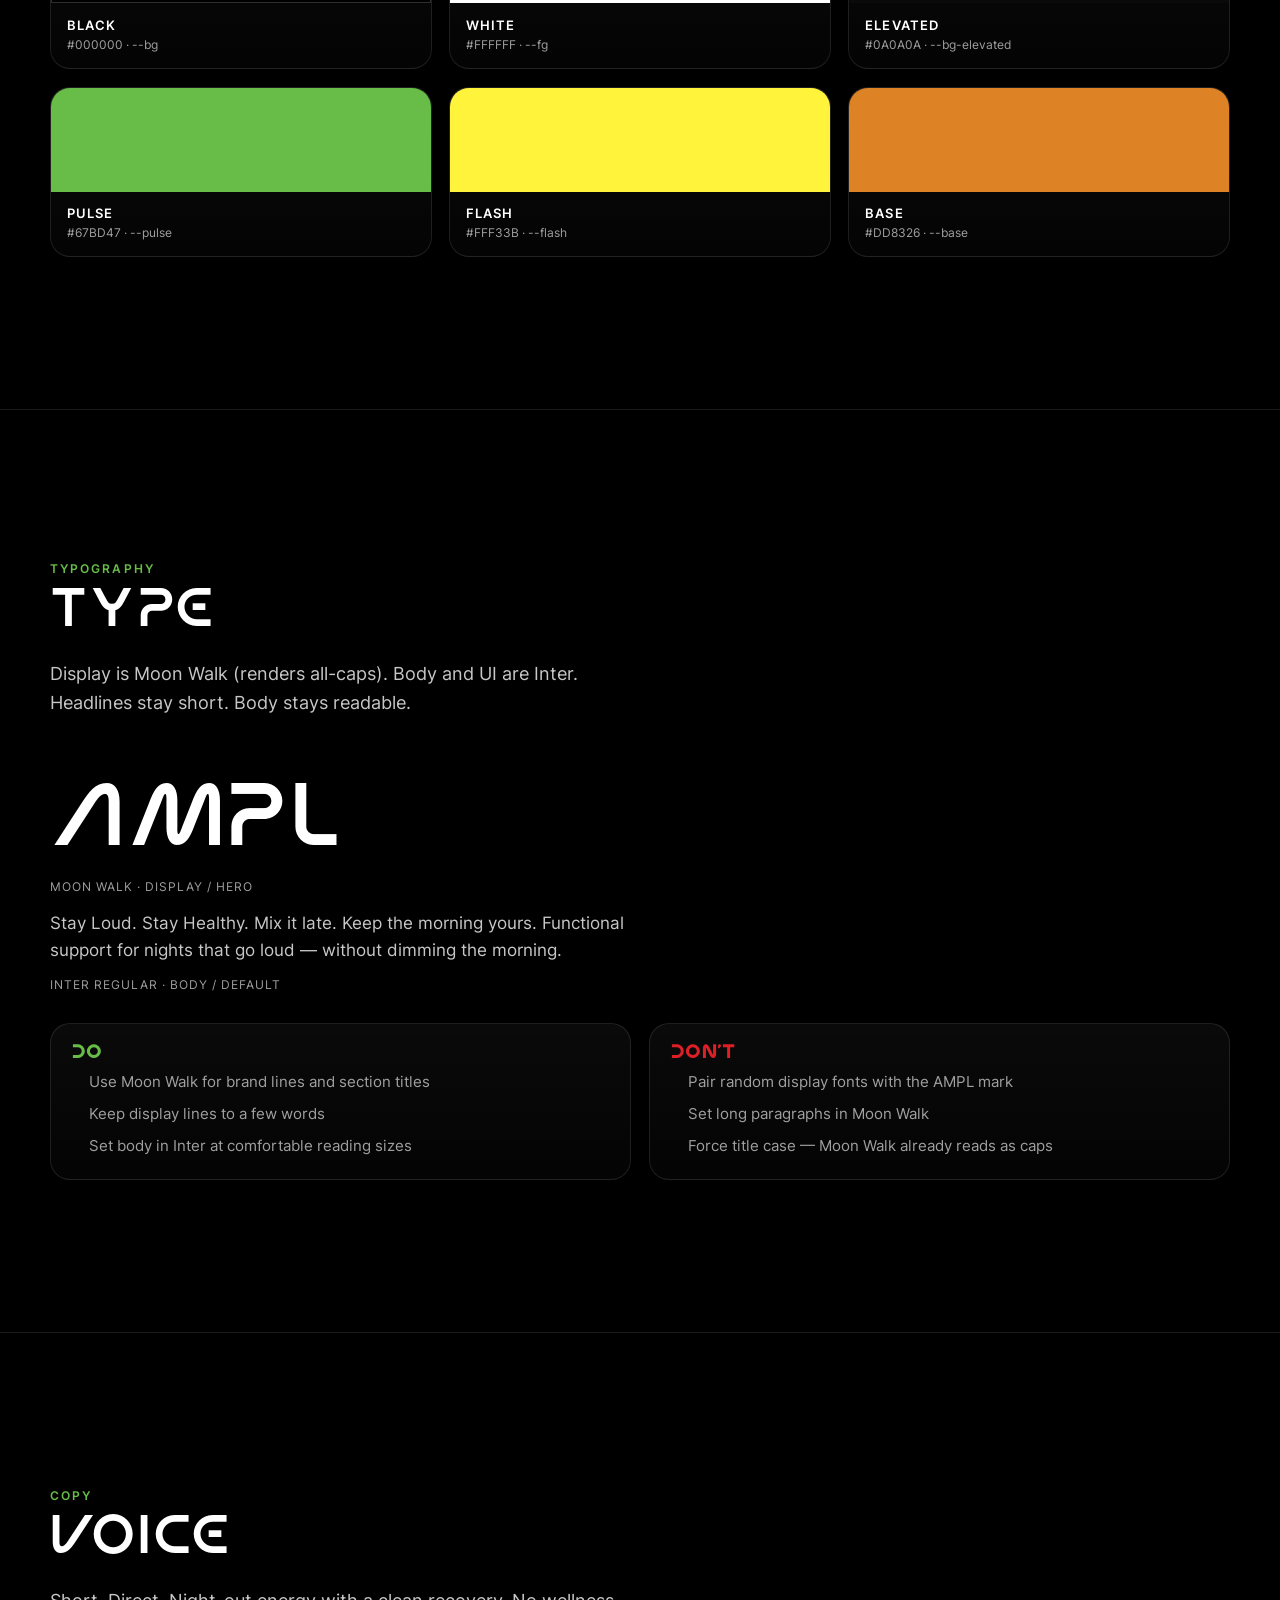
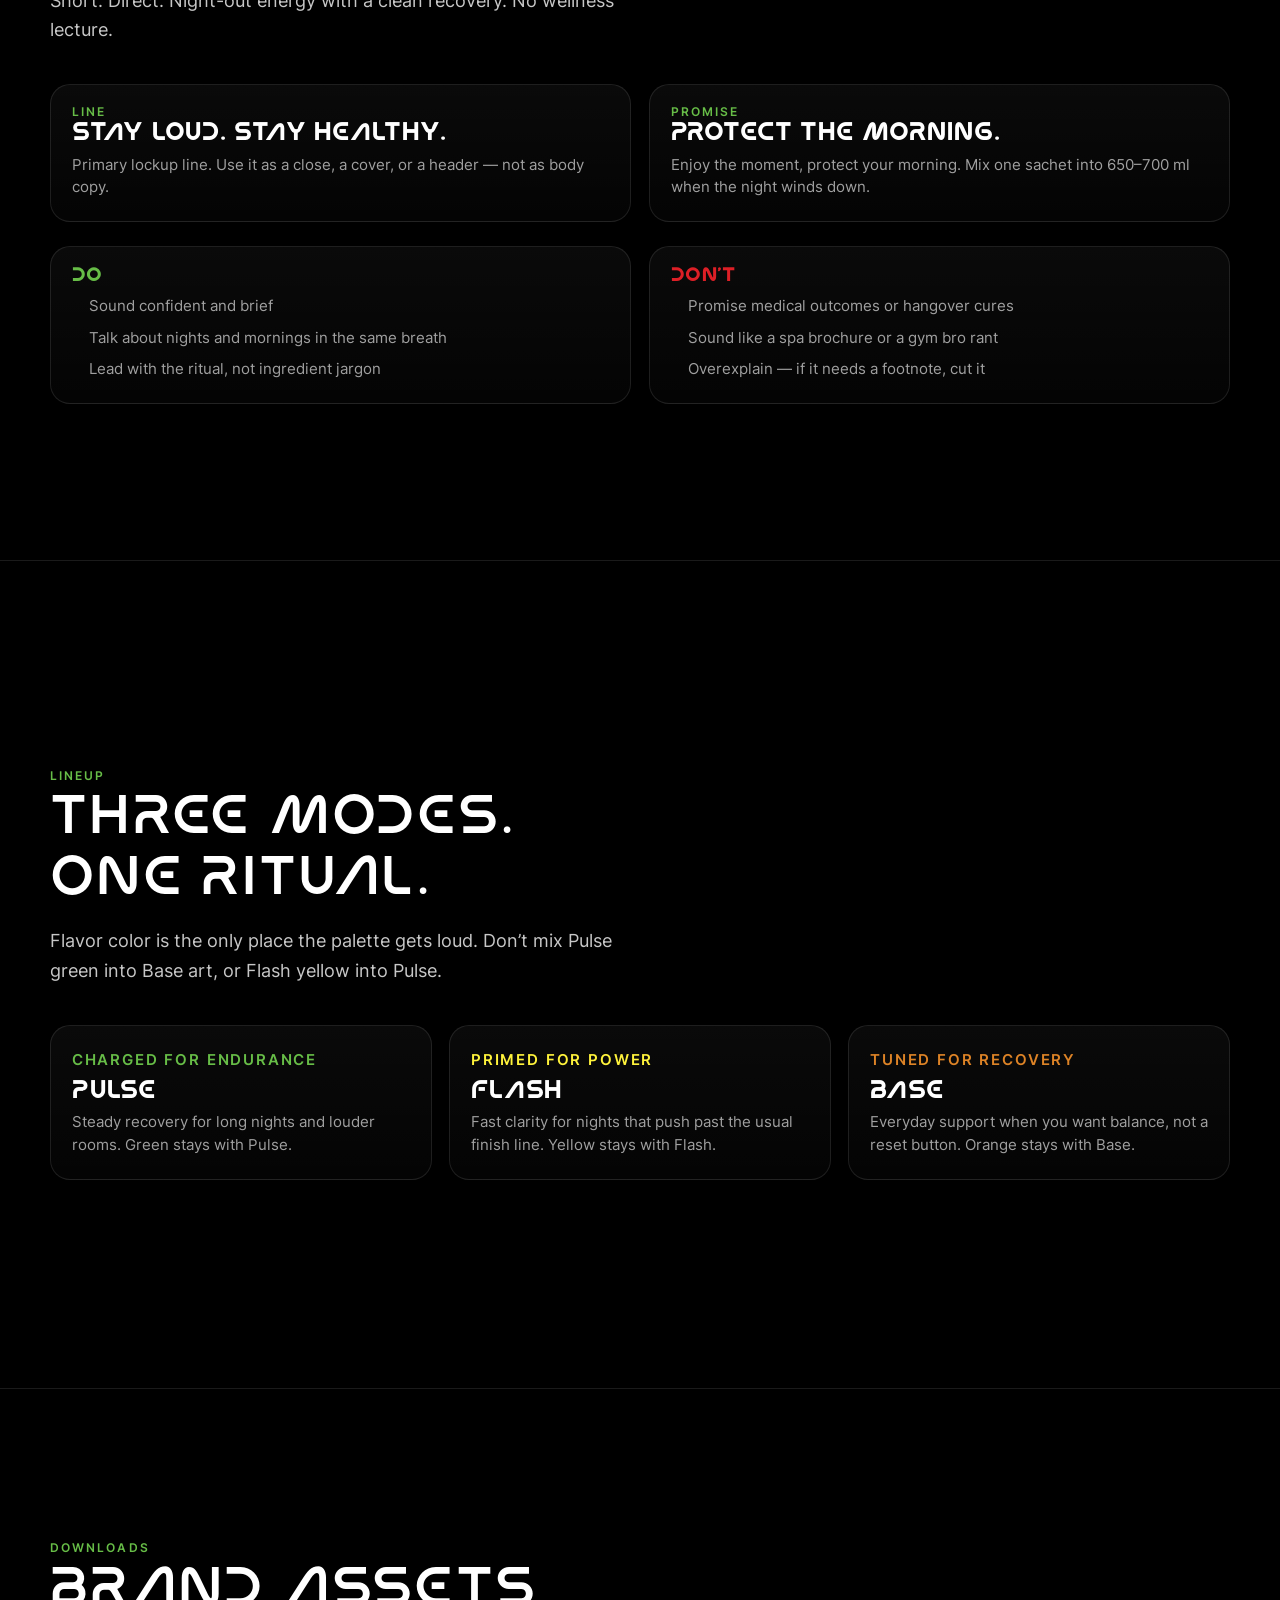
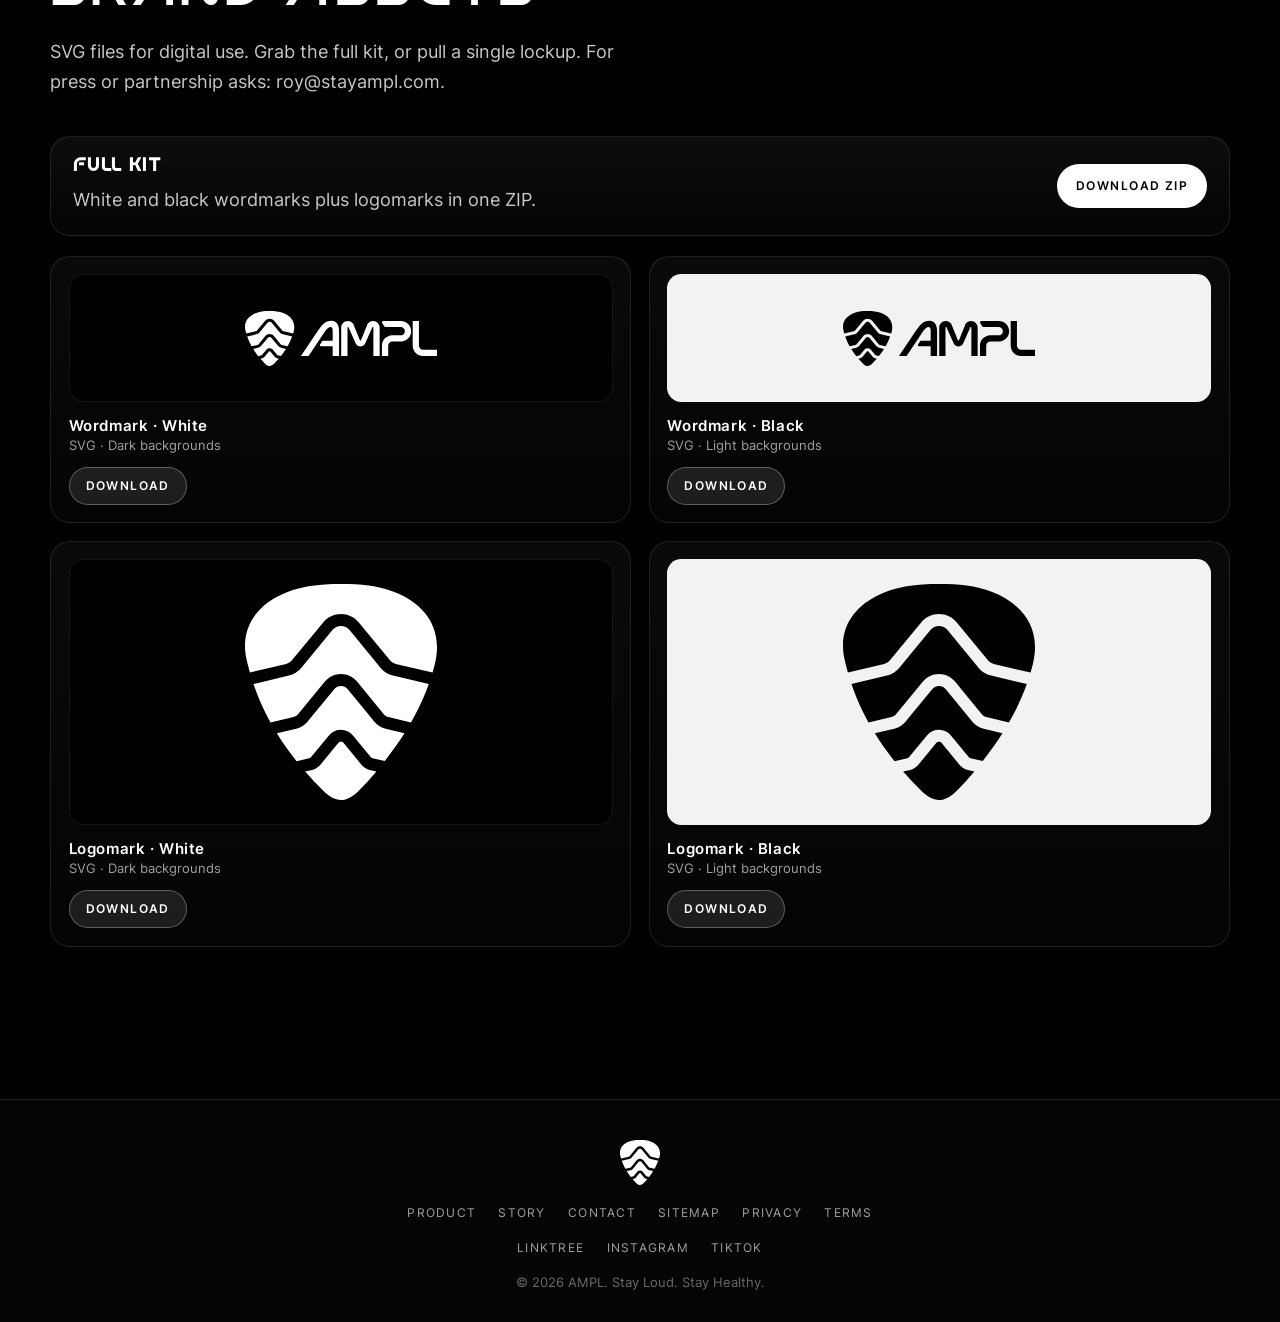
==== commit 4db26b58: "Fix protocol card flip showing pack art on mobile. Hide the front face after flip so Safari backface" ====
--- a/brand.html
+++ b/brand.html
@@ -31,7 +31,7 @@
     <meta name="twitter:image" content="https://stayampl.com/images/bg-festival-crowd.jpg" />
     <link rel="icon" href="images/logomark-white.svg" type="image/svg+xml" />
     <link rel="apple-touch-icon" href="images/logomark-white.svg" />
-    <link rel="stylesheet" href="css/style.css?v=seo-live" />
+    <link rel="stylesheet" href="css/style.css?v=protocol-flip-fix" />
   </head>
   <body>
     <a class="skip-link" href="#main">Skip to content</a>
@@ -460,6 +460,6 @@
       </div>
     </footer>
 
-    <script src="js/main.js?v=seo-live" defer></script>
+    <script src="js/main.js?v=protocol-flip-fix" defer></script>
   </body>
 </html>
--- a/css/style.css
+++ b/css/style.css
@@ -1101,10 +1101,13 @@
 }
 
 .protocol-face-front {
-  position: relative;
-  overflow: visible;
+  position: absolute;
+  inset: 0;
+  overflow: hidden;
   padding-top: 1.35rem;
   cursor: pointer;
+  transform: rotateY(0deg);
+  z-index: 2;
 }
 
 .protocol-face-back {
@@ -1114,6 +1117,7 @@
   justify-content: space-between;
   overflow: hidden;
   cursor: pointer;
+  z-index: 1;
   background:
     radial-gradient(ellipse 90% 55% at 50% 0%, color-mix(in srgb, var(--accent) 14%, transparent), transparent 70%),
     #0a0a0a;
@@ -1161,6 +1165,8 @@
   animation: protocol-pack-float 4.8s ease-in-out infinite;
   will-change: transform;
   pointer-events: none;
+  backface-visibility: hidden;
+  -webkit-backface-visibility: hidden;
 }
 
 .protocol-card.is-pulse .protocol-face-front img {
@@ -1245,9 +1251,33 @@
   transform: rotateY(180deg);
 }
 
+/* Mobile Safari often fails backface-visibility on animated images —
+   force-hide the front (and pack art) once the card is flipped. */
+.protocol-card.is-flipped .protocol-face-front {
+  opacity: 0;
+  visibility: hidden;
+  pointer-events: none;
+  z-index: 0;
+}
+
+.protocol-card.is-flipped .protocol-face-back {
+  z-index: 2;
+}
+
+.protocol-card.is-flipped .protocol-face-front img {
+  animation: none;
+  opacity: 0;
+  visibility: hidden;
+}
+
 @media (prefers-reduced-motion: reduce) {
   .protocol-flip {
     transform: none !important;
+  }
+
+  .protocol-face-front {
+    position: relative;
+    inset: auto;
   }
 
   .protocol-face-front img {
@@ -1260,6 +1290,13 @@
     transform: none;
     margin-top: 0.75rem;
     min-height: 0;
+  }
+
+  .protocol-card.is-flipped .protocol-face-front,
+  .protocol-card.is-flipped .protocol-face-front img {
+    opacity: 1;
+    visibility: visible;
+    pointer-events: auto;
   }
 }
 
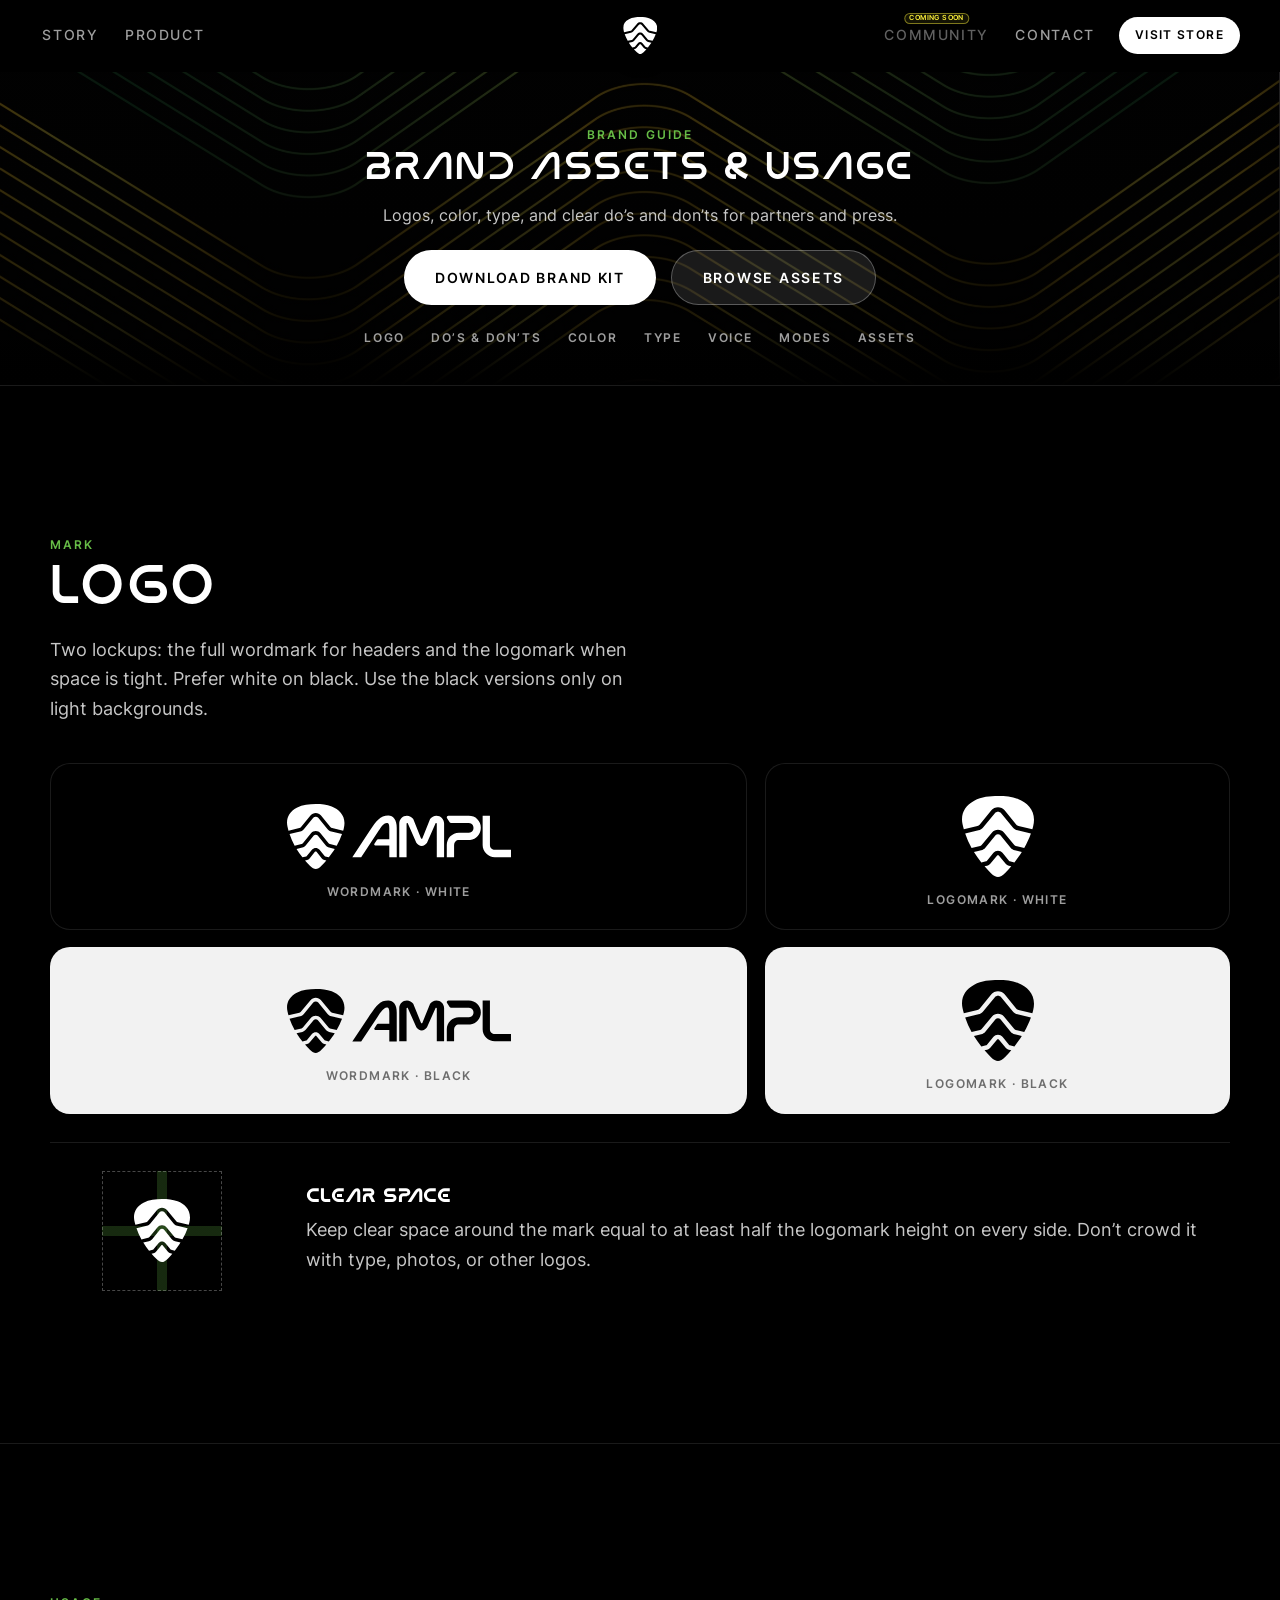
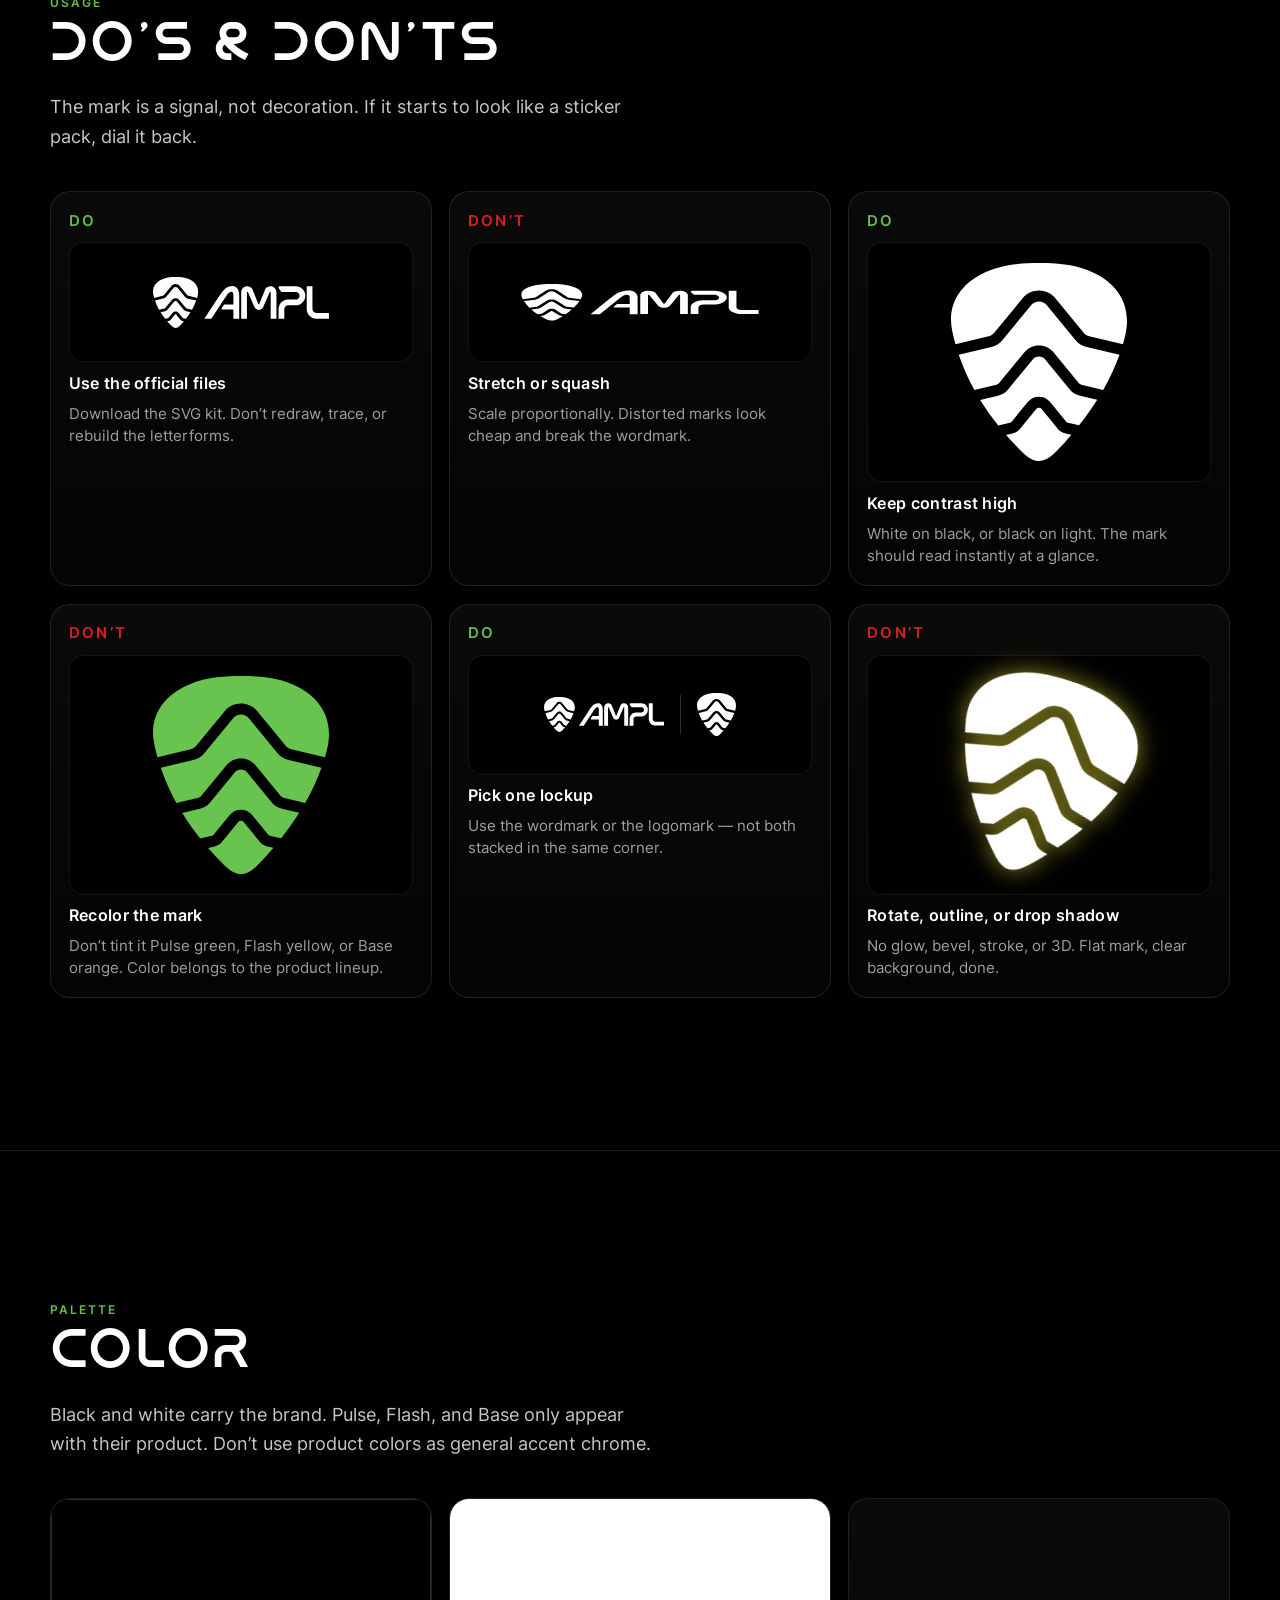
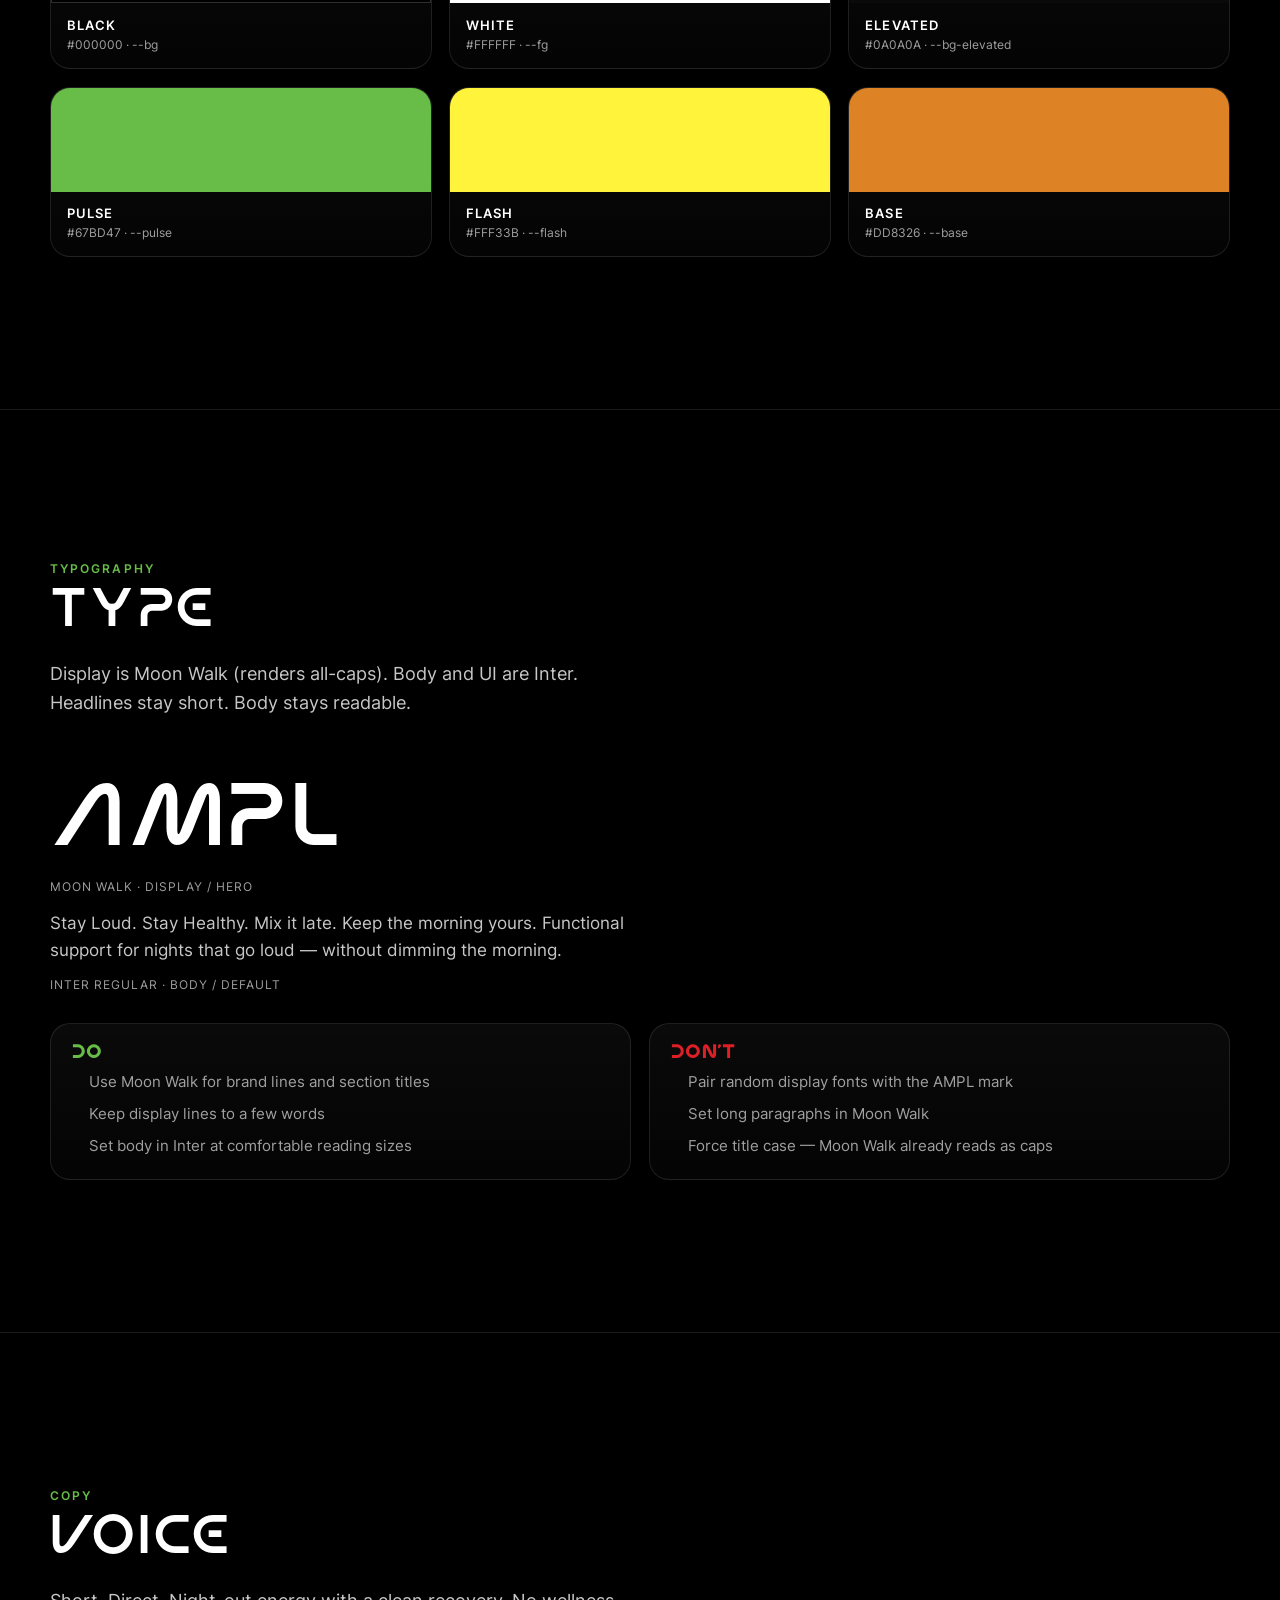
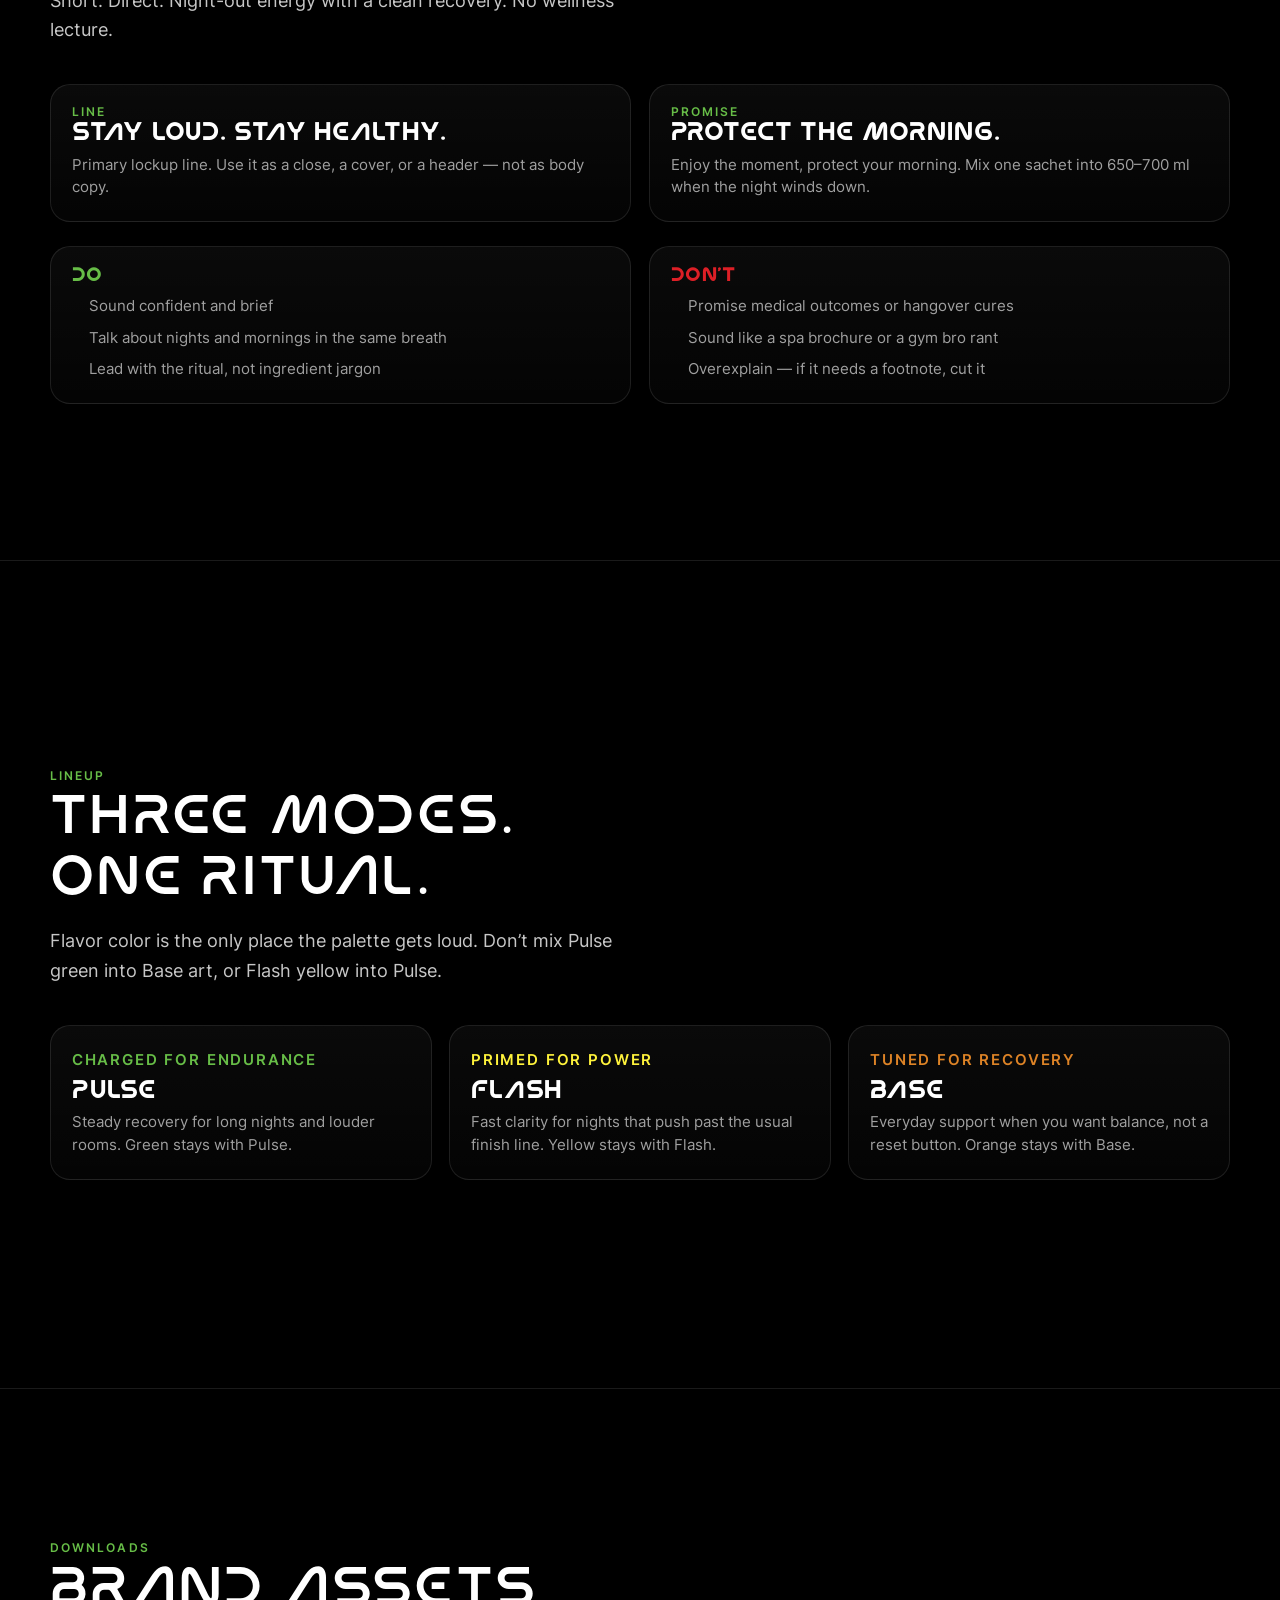
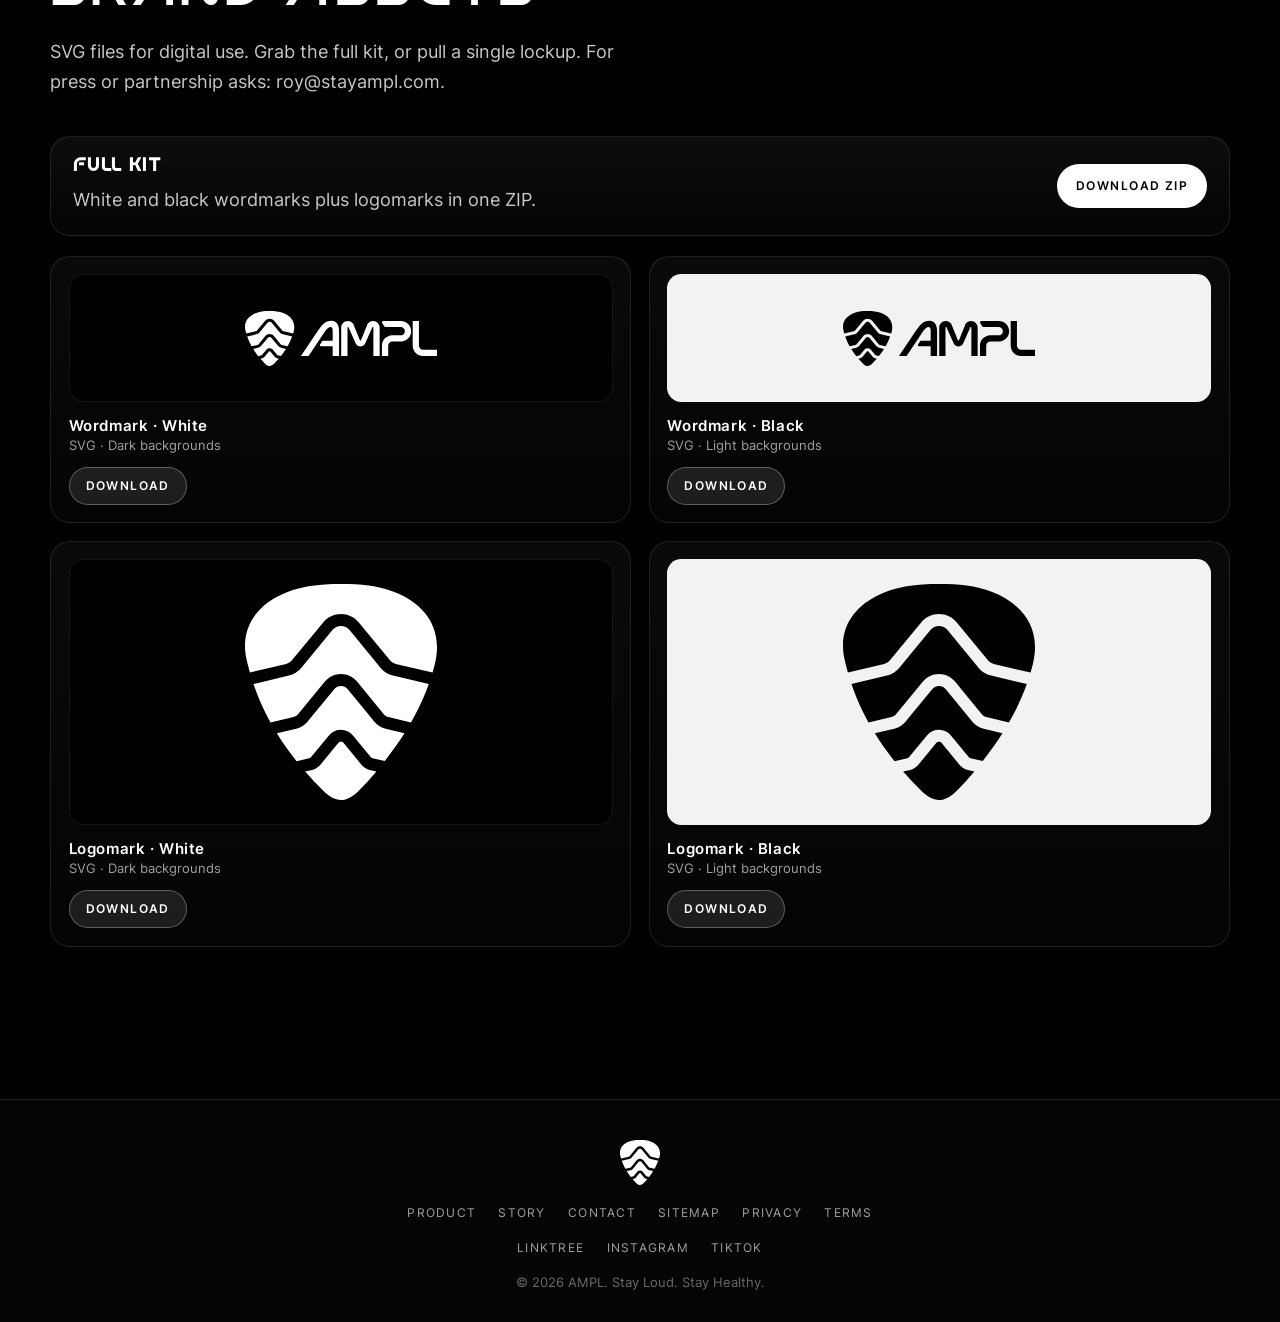
==== commit 0b6c17ac: "Fix product orphan lines by widening copy and forcing a clean break before Three. Co-authored-by: Cu" ====
--- a/brand.html
+++ b/brand.html
@@ -31,7 +31,7 @@
     <meta name="twitter:image" content="https://stayampl.com/images/bg-festival-crowd.jpg" />
     <link rel="icon" href="images/logomark-white.svg" type="image/svg+xml" />
     <link rel="apple-touch-icon" href="images/logomark-white.svg" />
-    <link rel="stylesheet" href="css/style.css?v=protocol-flip-fix" />
+    <link rel="stylesheet" href="css/style.css?v=orphan-width-fix" />
   </head>
   <body>
     <a class="skip-link" href="#main">Skip to content</a>
@@ -460,6 +460,6 @@
       </div>
     </footer>
 
-    <script src="js/main.js?v=protocol-flip-fix" defer></script>
+    <script src="js/main.js?v=orphan-width-fix" defer></script>
   </body>
 </html>
--- a/css/style.css
+++ b/css/style.css
@@ -697,7 +697,7 @@
 }
 
 .product-hero .page-hero-inner {
-  max-width: min(56rem, 100%);
+  max-width: min(68rem, 100%);
 }
 
 .page-title {
@@ -707,8 +707,13 @@
 
 .product-hero .page-title {
   max-width: none;
-  text-wrap: balance;
+  text-wrap: wrap;
   white-space: normal;
+}
+
+.product-hero .product-hero-lede {
+  max-width: none;
+  text-wrap: wrap;
 }
 
 .section {
@@ -1525,19 +1530,19 @@
 }
 
 .cta-inner {
-  max-width: min(52rem, 100%);
+  max-width: min(60rem, 100%);
   text-align: center;
 }
 
 .cta .section-title {
-  text-wrap: balance;
+  text-wrap: wrap;
   max-width: none;
 }
 
 .cta .section-body {
-  max-width: 40rem;
+  max-width: min(48rem, 100%);
   margin-inline: auto;
-  text-wrap: pretty;
+  text-wrap: wrap;
 }
 
 .cta .hero-actions {
@@ -1965,10 +1970,15 @@
 }
 
 .variants .section-head {
-  max-width: 42rem;
+  max-width: min(56rem, 100%);
   margin-inline: auto;
   margin-bottom: 2.75rem;
   text-align: center;
+}
+
+.variants .section-head .section-body {
+  max-width: none;
+  text-wrap: wrap;
 }
 
 .variant-row {
@@ -2796,6 +2806,15 @@
 @media (max-width: 760px) {
   .how-steps {
     grid-template-columns: 1fr;
+  }
+
+  .footer-nav,
+  .footer-social {
+    display: grid;
+    grid-template-columns: repeat(2, minmax(0, 1fr));
+    width: min(100%, 18rem);
+    gap: 0.75rem 1.25rem;
+    justify-items: center;
   }
 
   .product-hero .page-title {
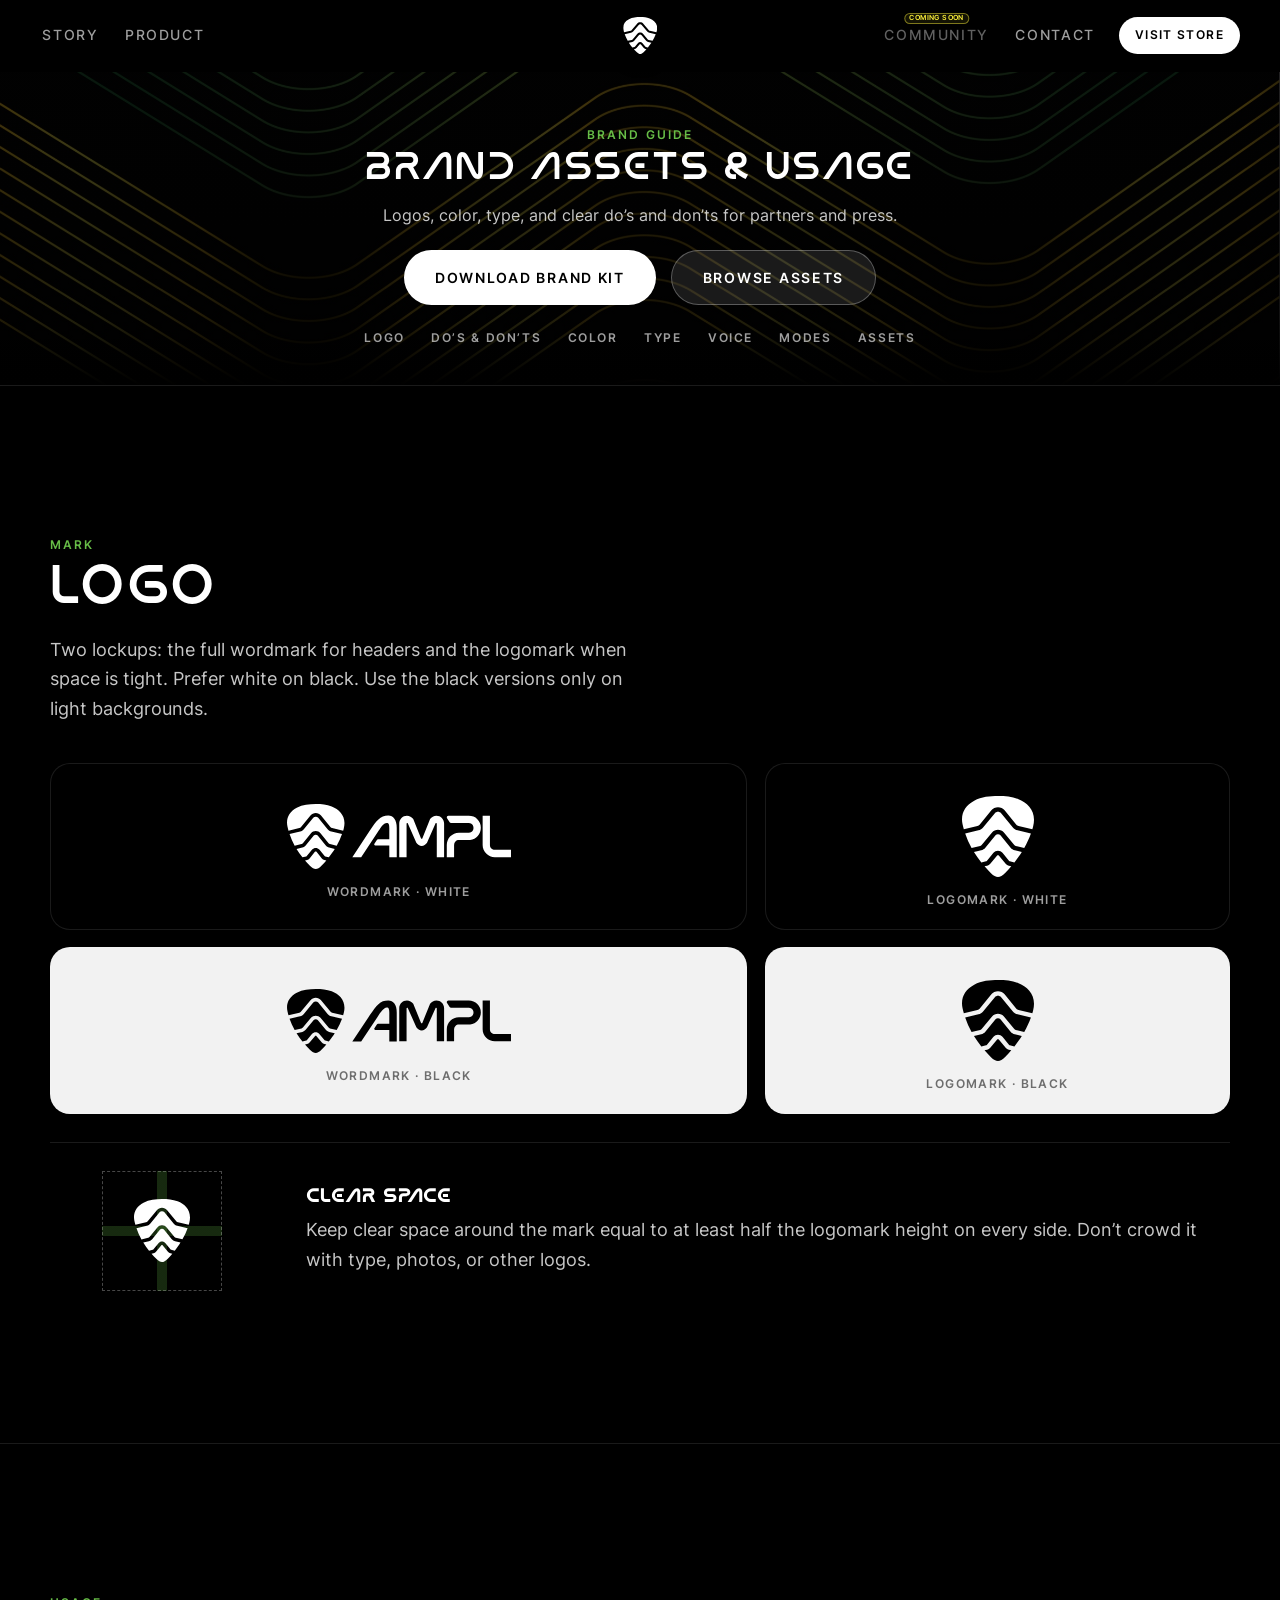
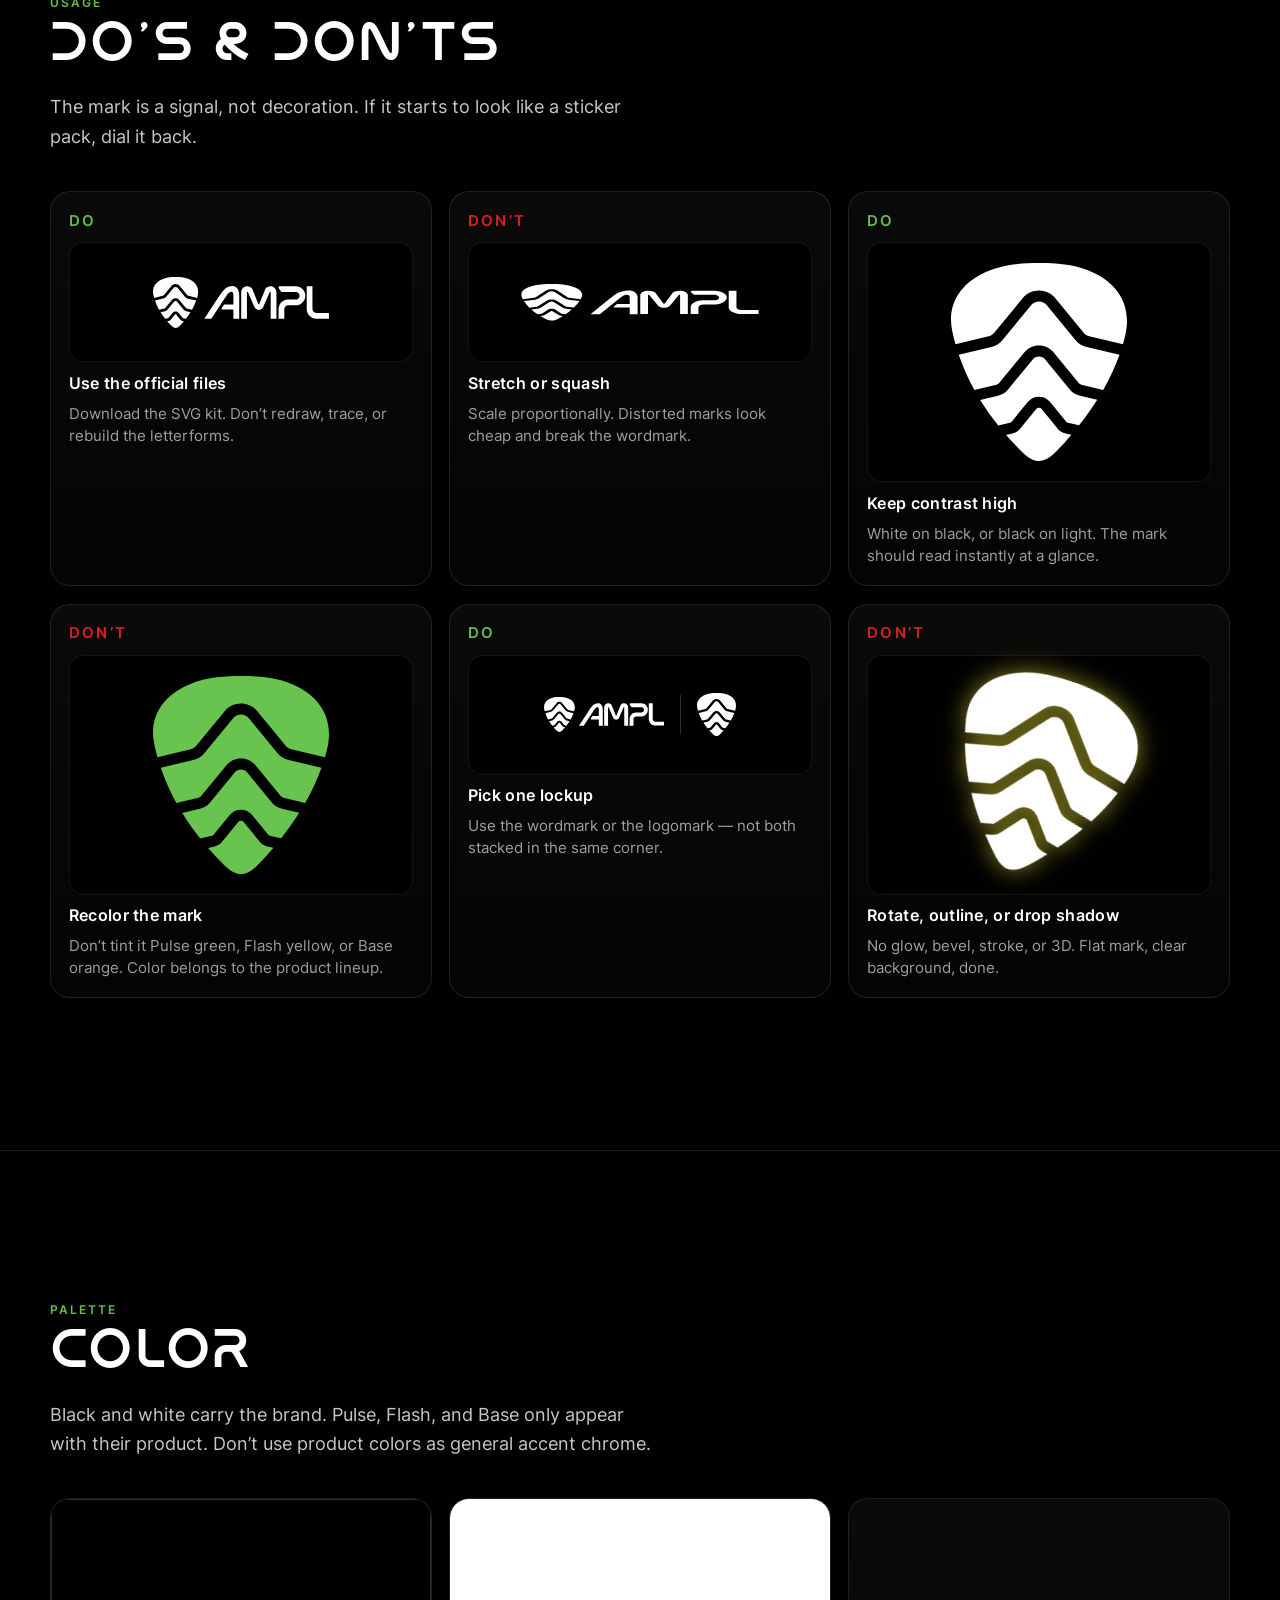
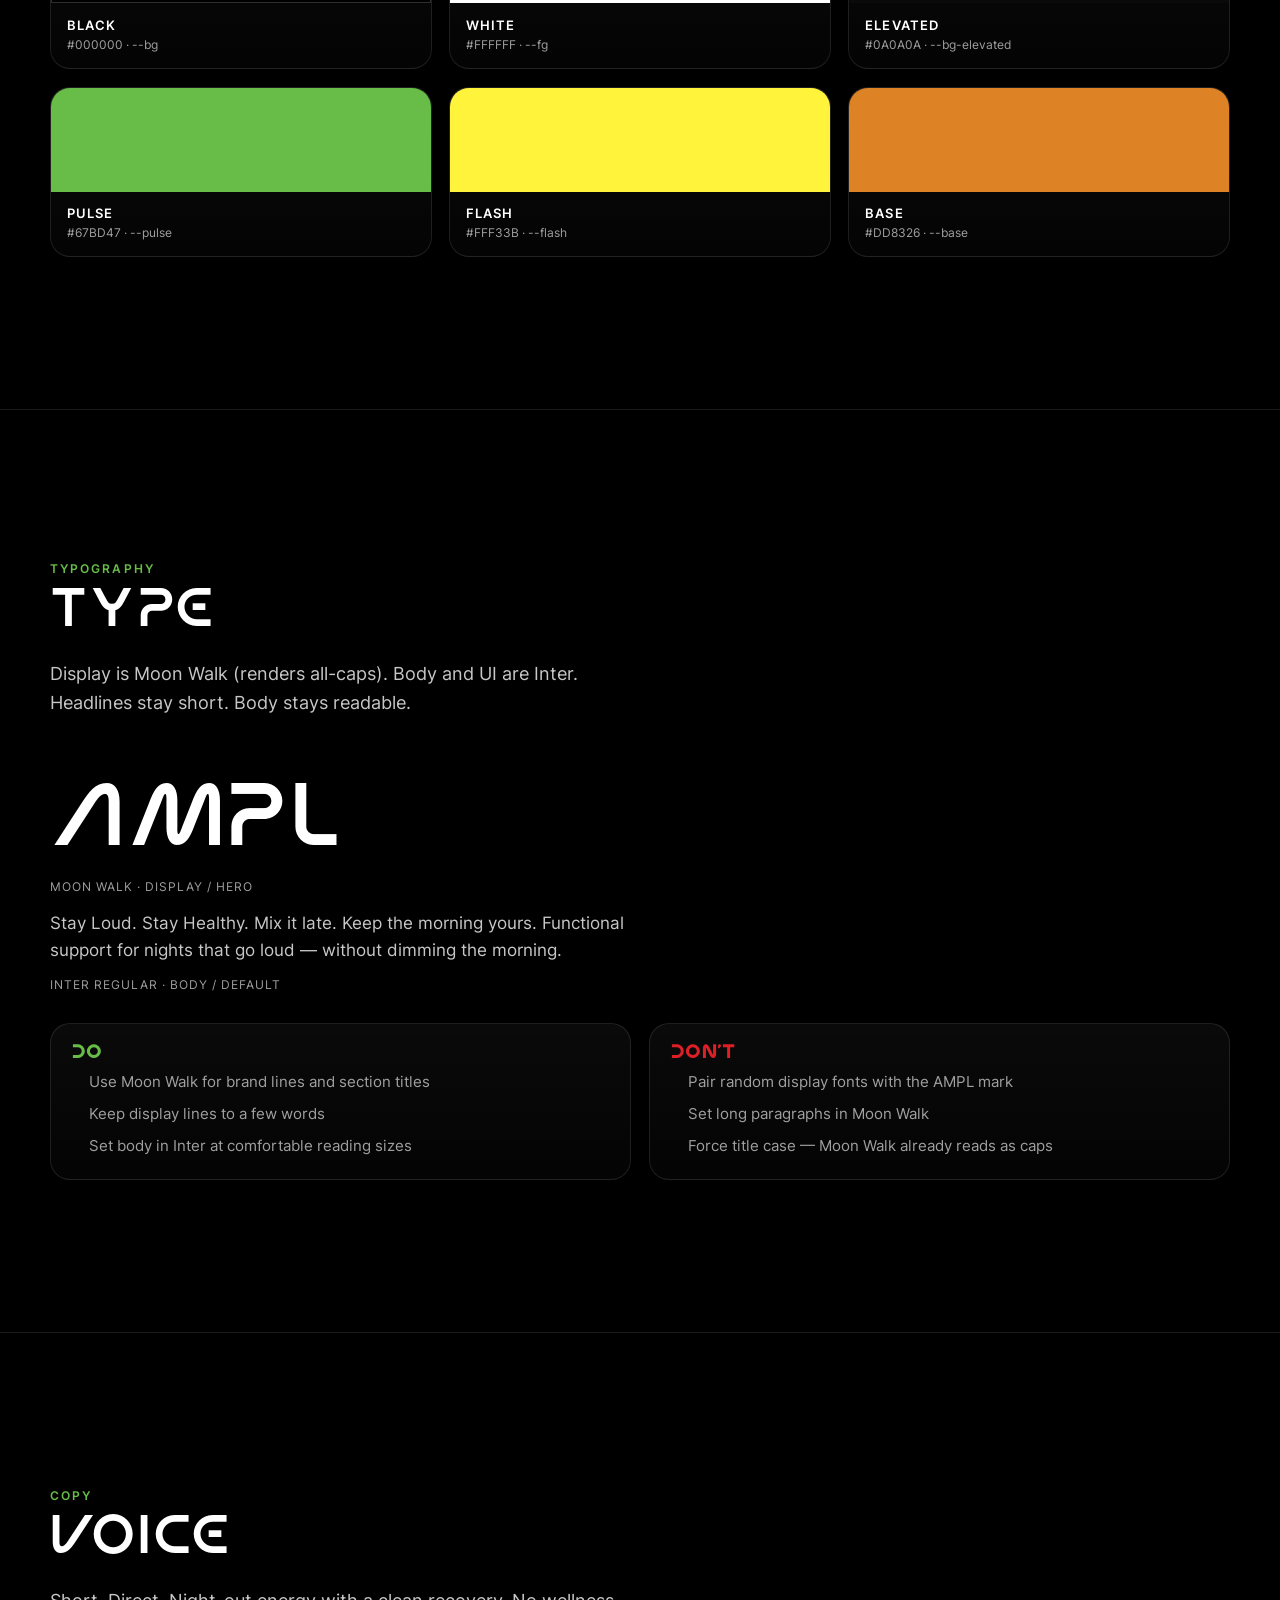
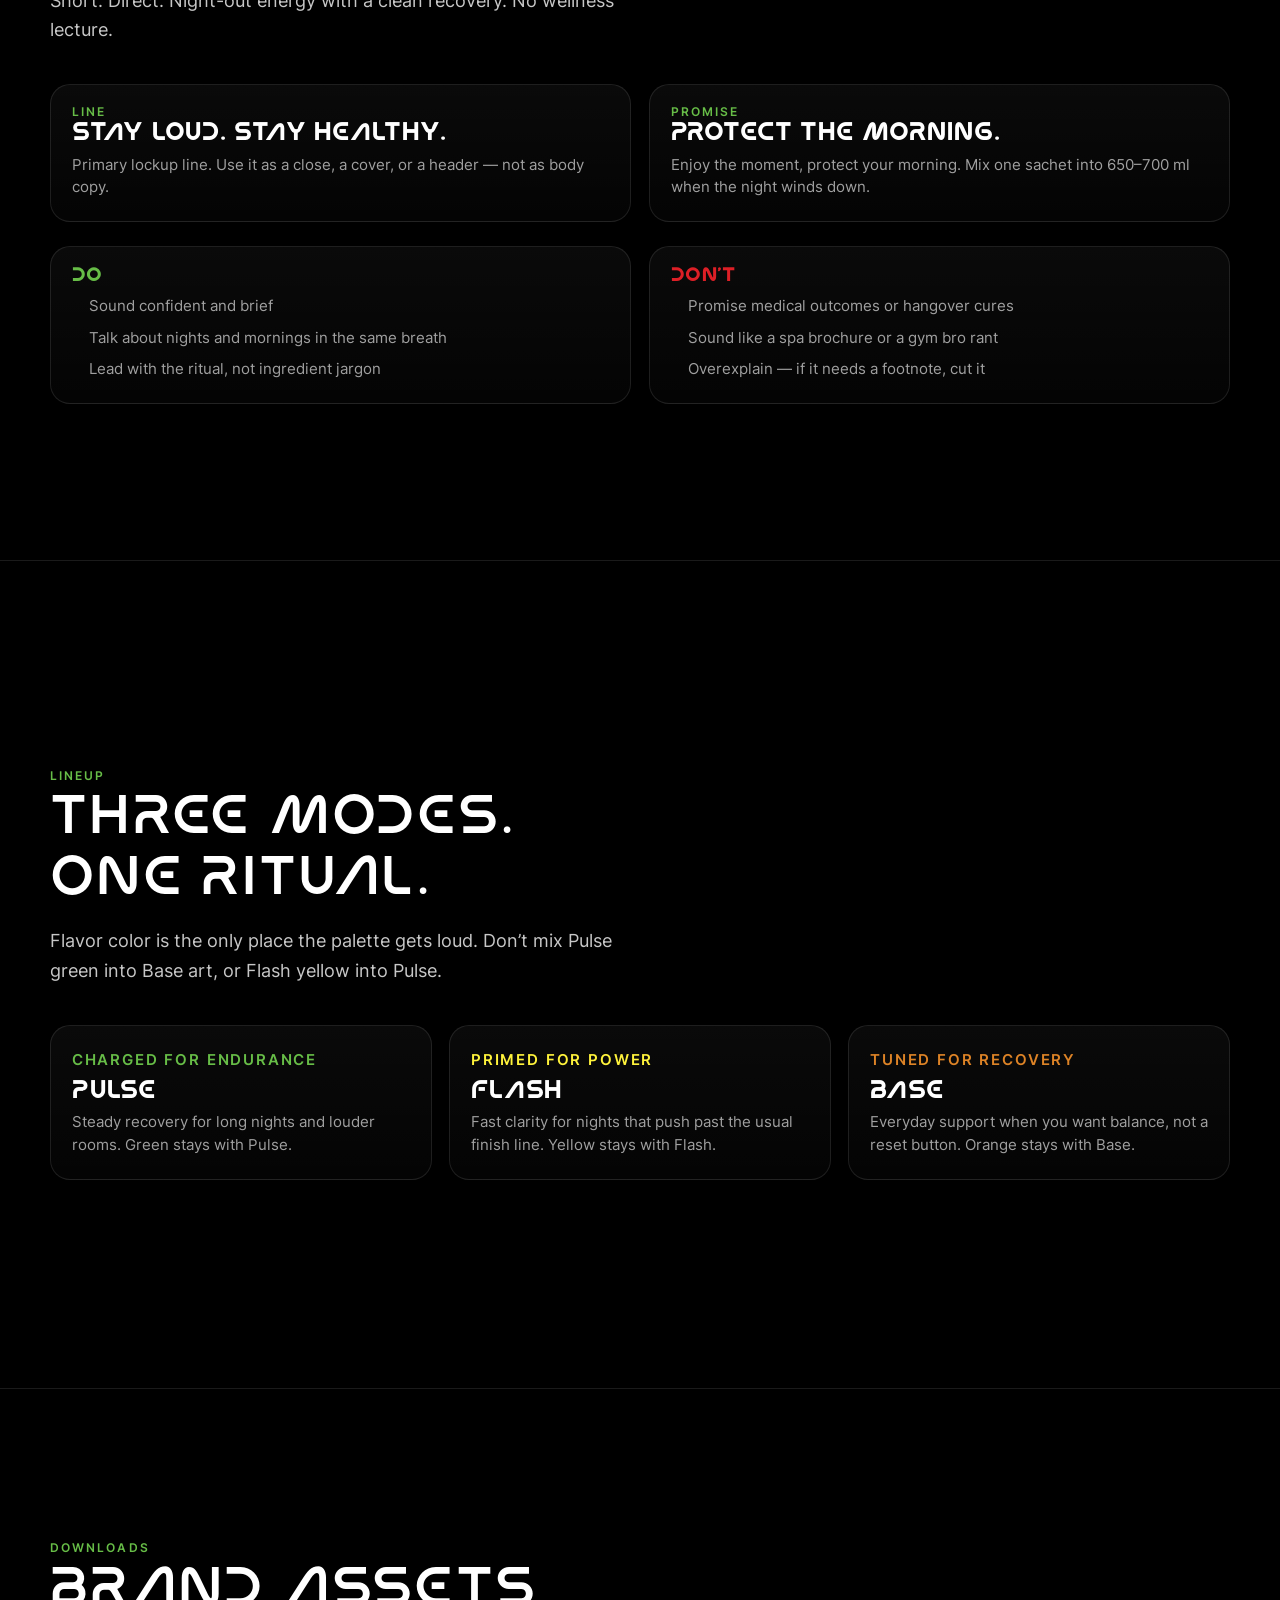
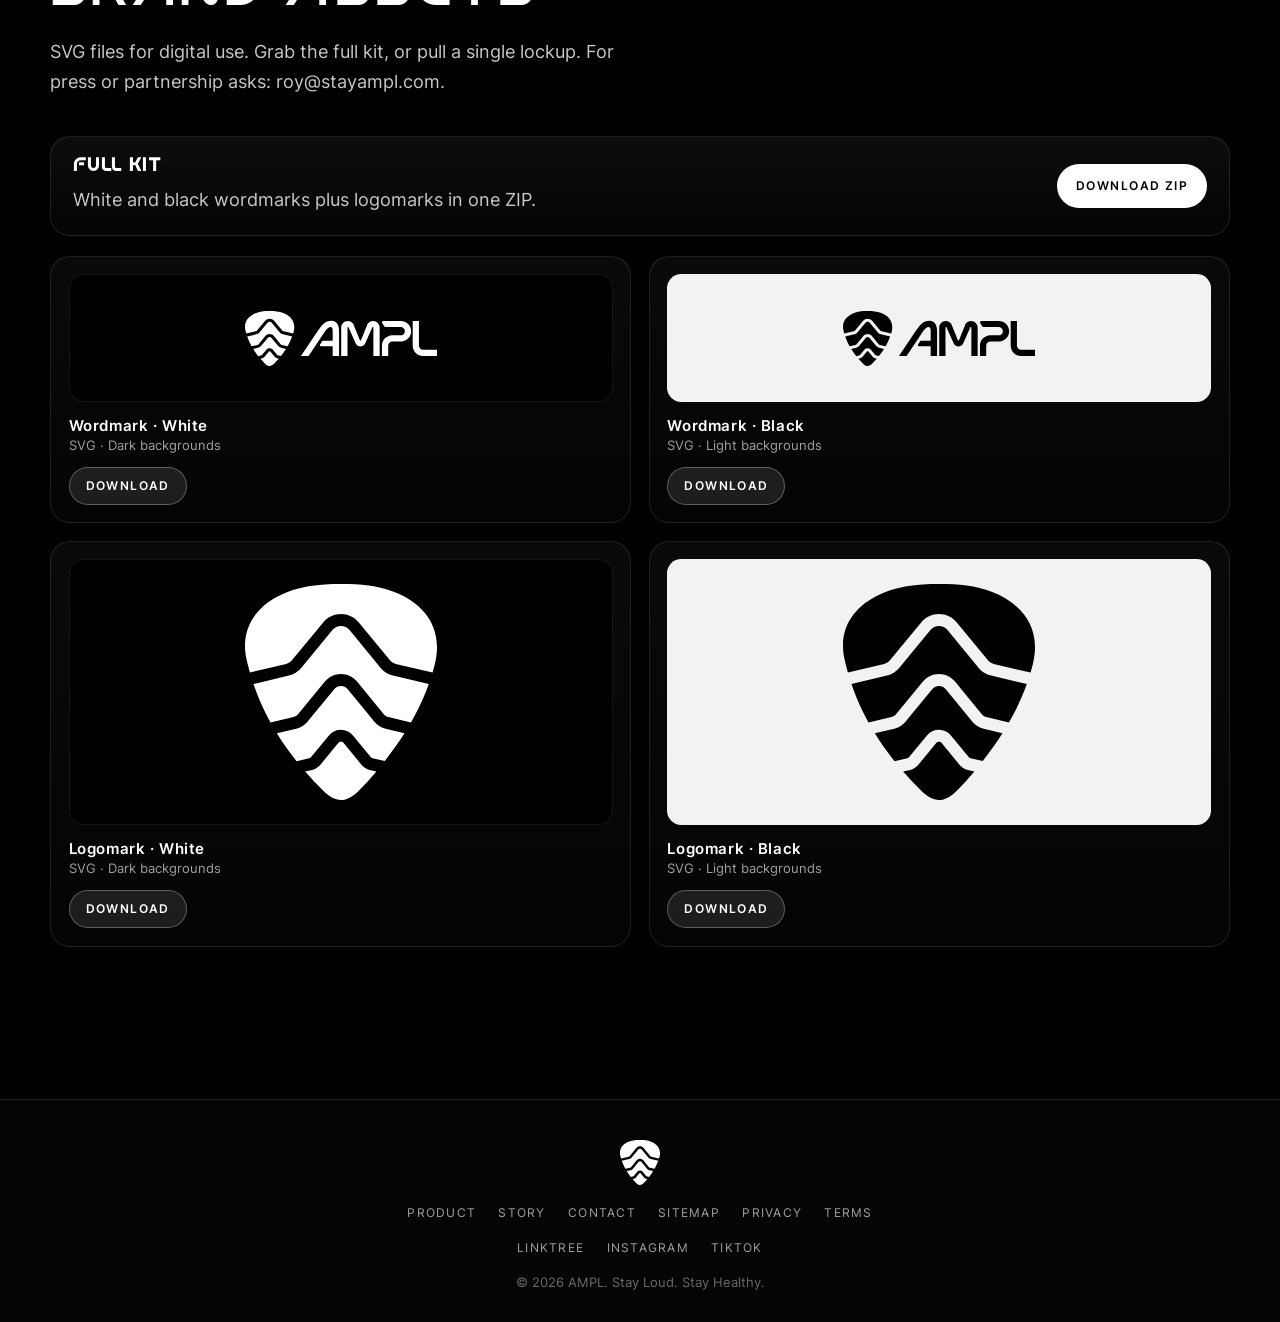
==== commit 2ff110f0: "Add festival crowd background to the product page CTA. Co-authored-by: Cursor <cursoragent@cursor.co" ====
--- a/brand.html
+++ b/brand.html
@@ -31,7 +31,7 @@
     <meta name="twitter:image" content="https://stayampl.com/images/bg-festival-crowd.jpg" />
     <link rel="icon" href="images/logomark-white.svg" type="image/svg+xml" />
     <link rel="apple-touch-icon" href="images/logomark-white.svg" />
-    <link rel="stylesheet" href="css/style.css?v=orphan-width-fix" />
+    <link rel="stylesheet" href="css/style.css?v=cta-crowd-bg" />
   </head>
   <body>
     <a class="skip-link" href="#main">Skip to content</a>
@@ -460,6 +460,6 @@
       </div>
     </footer>
 
-    <script src="js/main.js?v=orphan-width-fix" defer></script>
+    <script src="js/main.js?v=cta-crowd-bg" defer></script>
   </body>
 </html>
--- a/css/style.css
+++ b/css/style.css
@@ -910,7 +910,8 @@
   margin-bottom: 0.2rem;
 }
 
-.products {
+.products,
+.variants {
   position: relative;
   isolation: isolate;
   overflow: hidden;
@@ -918,7 +919,8 @@
   background: #050505;
 }
 
-.products::before {
+.products::before,
+.variants::before {
   content: "";
   position: absolute;
   inset: 0;
@@ -930,7 +932,8 @@
   filter: saturate(0.75) brightness(0.55);
 }
 
-.products::after {
+.products::after,
+.variants::after {
   content: "";
   position: absolute;
   inset: 0;
@@ -943,7 +946,8 @@
     linear-gradient(180deg, rgba(0, 0, 0, 0.58) 0%, rgba(0, 0, 0, 0.78) 100%);
 }
 
-.products > .section-inner {
+.products > .section-inner,
+.variants > .section-inner {
   position: relative;
   z-index: 1;
 }
@@ -1522,14 +1526,41 @@
 }
 
 .cta {
+  position: relative;
+  isolation: isolate;
+  overflow: hidden;
   text-align: center;
   border-top: 1px solid var(--line);
   margin-top: 1.5rem;
   padding-top: 7rem;
   padding-bottom: 6rem;
+  background: #050505;
+}
+
+.cta::before {
+  content: "";
+  position: absolute;
+  inset: 0;
+  z-index: -2;
+  background-image: url("../images/bg-cta-crowd.jpg");
+  background-size: cover;
+  background-position: center 40%;
+}
+
+.cta::after {
+  content: "";
+  position: absolute;
+  inset: 0;
+  z-index: -1;
+  pointer-events: none;
+  background:
+    radial-gradient(ellipse 70% 55% at 50% 45%, rgba(0, 0, 0, 0.35), transparent 70%),
+    linear-gradient(180deg, rgba(0, 0, 0, 0.62) 0%, rgba(0, 0, 0, 0.72) 55%, rgba(0, 0, 0, 0.82) 100%);
 }
 
 .cta-inner {
+  position: relative;
+  z-index: 1;
   max-width: min(60rem, 100%);
   text-align: center;
 }
@@ -2788,16 +2819,6 @@
     font-size: 0.78rem;
   }
 
-  .protocol-flavors {
-    grid-template-columns: repeat(6, 1fr);
-    gap: 0.55rem;
-  }
-
-  .protocol-flavors li {
-    font-size: 0.82rem;
-    padding: 0.55rem 0.7rem 0.55rem 0.45rem;
-  }
-
   .product-tile img {
     max-height: 16rem;
   }
@@ -2806,6 +2827,23 @@
 @media (max-width: 760px) {
   .how-steps {
     grid-template-columns: 1fr;
+  }
+
+  .protocol-flavors {
+    grid-template-columns: repeat(2, minmax(0, 1fr));
+    gap: 0.55rem;
+  }
+
+  .protocol-flavors li,
+  .protocol-flavors li:nth-child(4),
+  .protocol-flavors li:nth-child(5) {
+    grid-column: auto;
+    width: 100%;
+    justify-content: flex-start;
+    font-size: 0.78rem;
+    line-height: 1.25;
+    padding: 0.55rem 0.65rem 0.55rem 0.4rem;
+    border-radius: 1rem;
   }
 
   .footer-nav,
